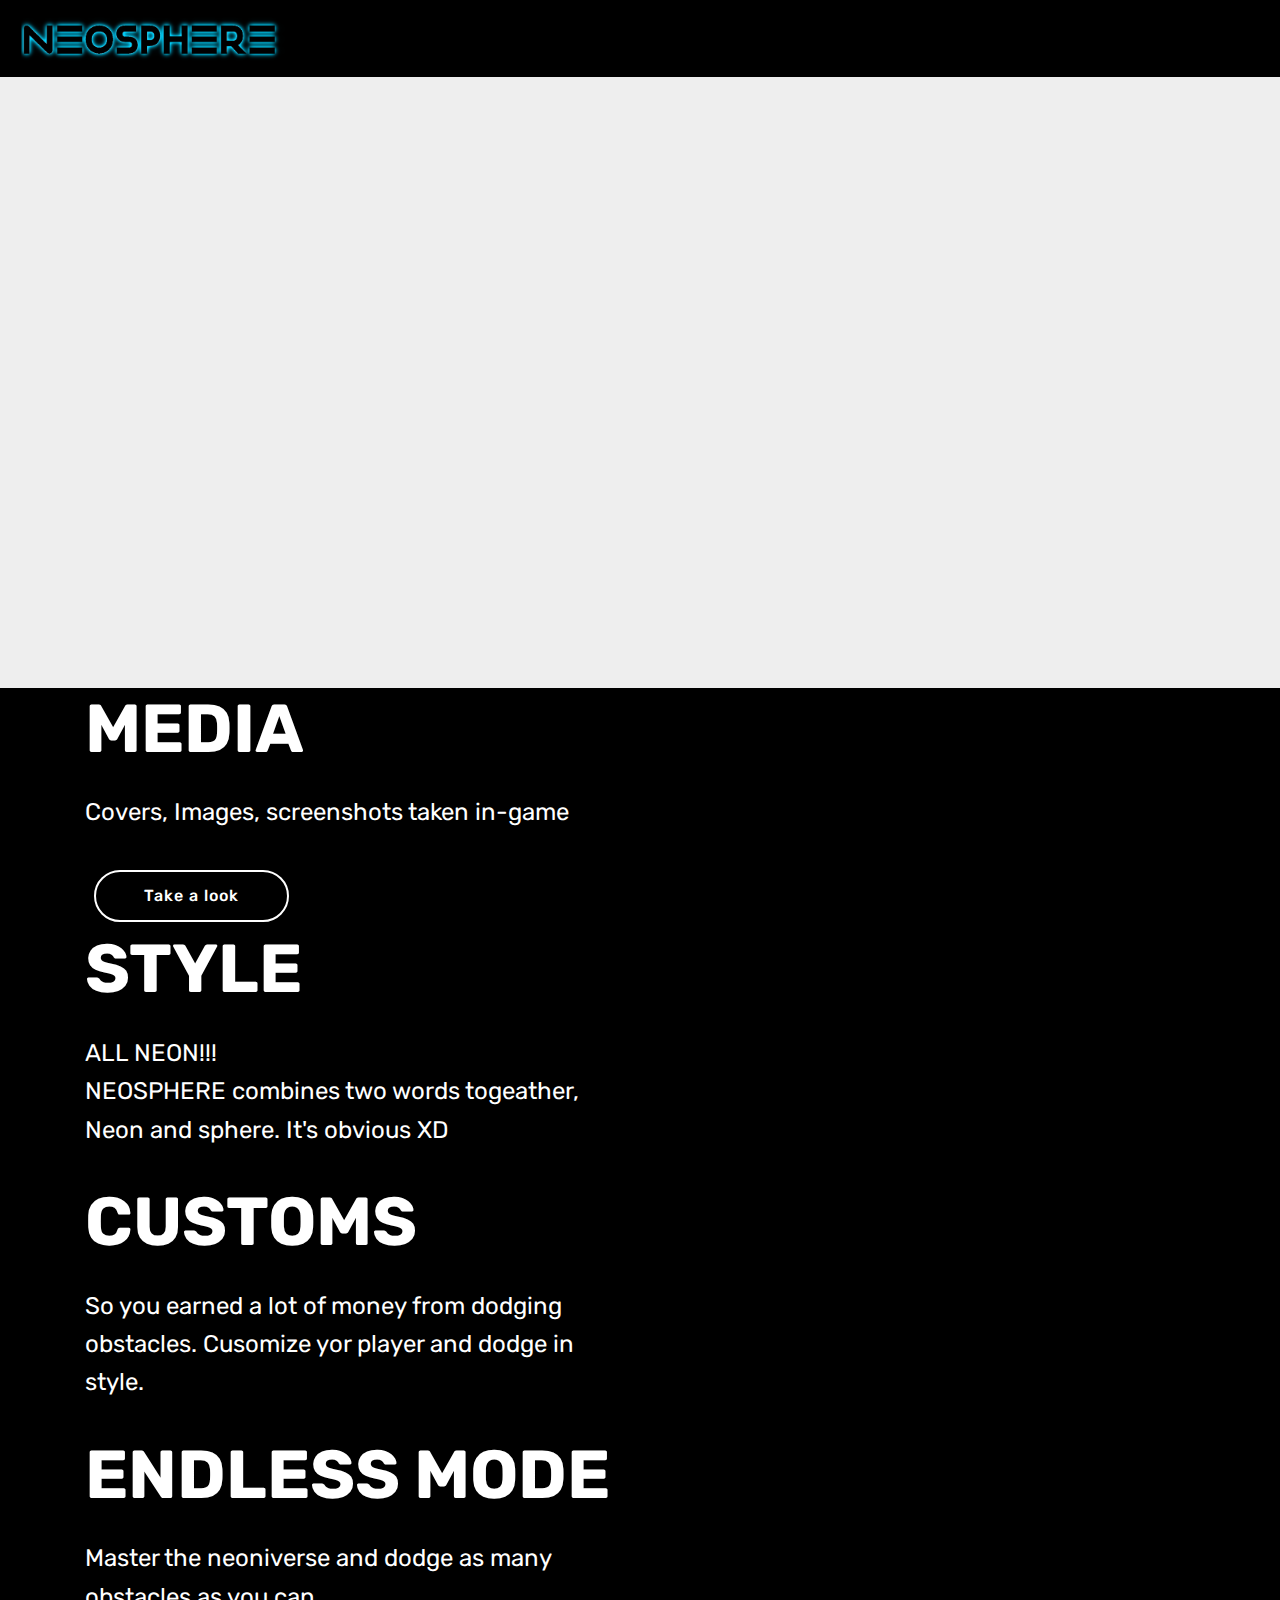
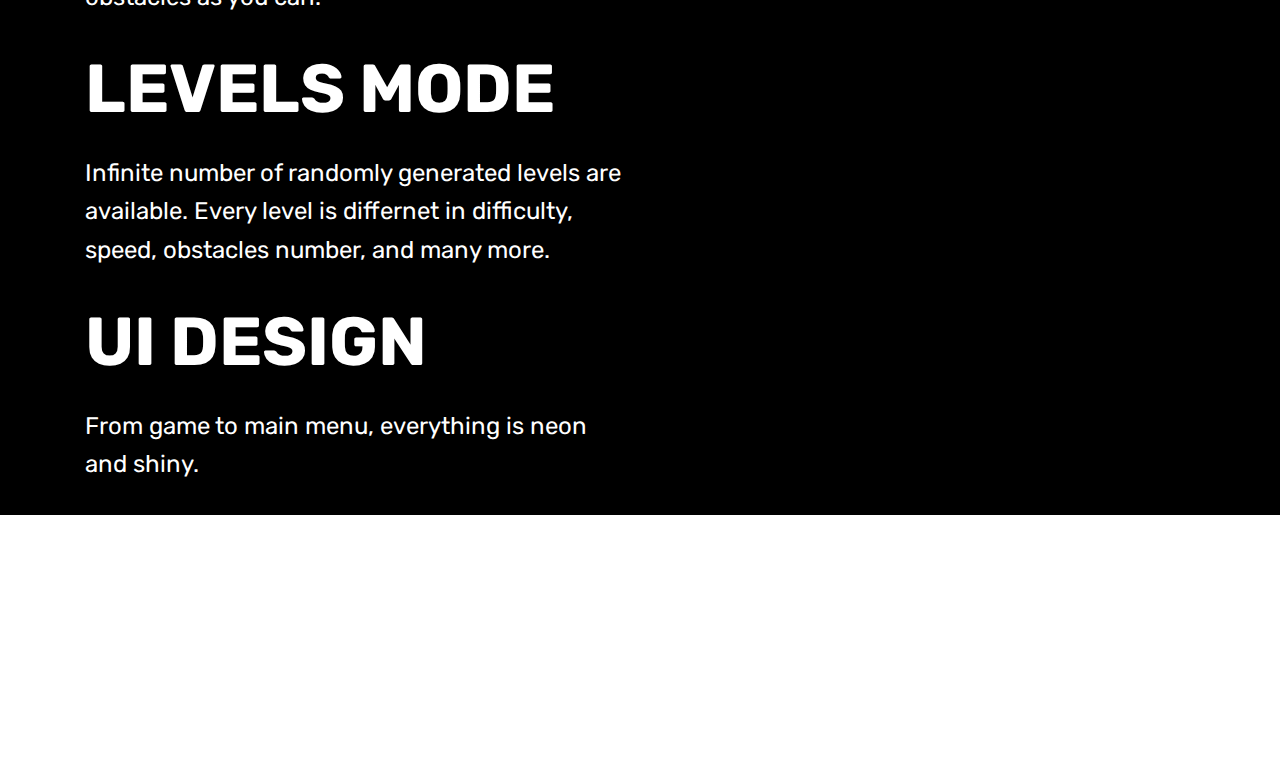
==== index.html @ 44300e77 "create github pages" ====
<!DOCTYPE html>
<html  >
<head>
  <!-- Site made with Mobirise Website Builder v4.12.3, https://mobirise.com -->
  <meta charset="UTF-8">
  <meta http-equiv="X-UA-Compatible" content="IE=edge">
  <meta name="generator" content="Mobirise v4.12.3, mobirise.com">
  <meta name="viewport" content="width=device-width, initial-scale=1, minimum-scale=1">
  <link rel="shortcut icon" href="assets/images/icon.png" type="image/x-icon">
  <meta name="description" content="">
  
  
  <title>Home</title>
  <link rel="stylesheet" href="assets/web/assets/mobirise-icons/mobirise-icons.css">
  <link rel="stylesheet" href="assets/bootstrap/css/bootstrap.min.css">
  <link rel="stylesheet" href="assets/bootstrap/css/bootstrap-grid.min.css">
  <link rel="stylesheet" href="assets/bootstrap/css/bootstrap-reboot.min.css">
  <link rel="stylesheet" href="assets/tether/tether.min.css">
  <link rel="stylesheet" href="assets/dropdown/css/style.css">
  <link rel="stylesheet" href="assets/socicon/css/styles.css">
  <link rel="stylesheet" href="assets/theme/css/style.css">
  <link rel="preload" as="style" href="assets/mobirise/css/mbr-additional.css"><link rel="stylesheet" href="assets/mobirise/css/mbr-additional.css" type="text/css">
  
  
  
</head>
<body>
  <section class="menu cid-rv4hzcJgWl" once="menu" id="menu1-0">

    

    <nav class="navbar navbar-expand beta-menu navbar-dropdown align-items-center navbar-fixed-top collapsed">
        <button class="navbar-toggler navbar-toggler-right" type="button" data-toggle="collapse" data-target="#navbarSupportedContent" aria-controls="navbarSupportedContent" aria-expanded="false" aria-label="Toggle navigation">
            <div class="hamburger">
                <span></span>
                <span></span>
                <span></span>
                <span></span>
            </div>
        </button>
        <div class="menu-logo">
            <div class="navbar-brand">
                <span class="navbar-logo">
                    
                         <a href="index.html"><img src="assets/images/logo-black-2.png" alt="" title="" style="height: 3.8rem;"></a>
                    
                </span>
                
            </div>
        </div>
        <div class="collapse navbar-collapse" id="navbarSupportedContent">
            
            
        </div>
    </nav>
</section>

<section class="engine"><a href="https://mobirise.info/q">free responsive site templates</a></section><section class="cid-rv4hCb0ZAj" id="header2-1">

    

    

    <div class="container align-center">
        <div class="row justify-content-md-center">
            <div class="mbr-white col-md-10">
                <h1 class="mbr-section-title mbr-bold pb-3 mbr-fonts-style display-1"><br><br><br></h1>
                <h3 class="mbr-section-subtitle align-center mbr-light pb-3 mbr-fonts-style display-2"><br><br></h3>
                
                
            </div>
        </div>
    </div>
    
</section>

<section class="header3 cid-rwAGPTjHZg" id="header3-w">

    

    

    <div class="container">
        <div class="media-container-row">
            <div class="mbr-figure" style="width: 100%;">
                <img src="assets/images/0.png" alt="" title="">
            </div>

            <div class="media-content">
                <h1 class="mbr-section-title mbr-white pb-3 mbr-fonts-style display-1"><strong>
                    MEDIA</strong></h1>
                
                <div class="mbr-section-text mbr-white pb-3 ">
                    <p class="mbr-text mbr-fonts-style display-5">Covers, Images, screenshots taken in-game</p>
                </div>
                <div class="mbr-section-btn"><a class="btn btn-md btn-white-outline display-4" href="media.html">Take a look</a></div>
            </div>
        </div>
    </div>

</section>

<section class="header3 cid-rwAHjD47vp" id="header3-x">

    

    

    <div class="container">
        <div class="media-container-row">
            <div class="mbr-figure" style="width: 100%;">
                <img src="assets/images/9.png" alt="" title="">
            </div>

            <div class="media-content">
                <h1 class="mbr-section-title mbr-white pb-3 mbr-fonts-style display-1"><strong>
                    STYLE</strong></h1>
                
                <div class="mbr-section-text mbr-white pb-3 ">
                    <p class="mbr-text mbr-fonts-style display-5">ALL NEON!!!<br>NEOSPHERE combines two words togeather, Neon and sphere. It's obvious XD</p>
                </div>
                
            </div>
        </div>
    </div>

</section>

<section class="header3 cid-rXhtzGMz0X" id="header3-13">

    

    

    <div class="container">
        <div class="media-container-row">
            <div class="mbr-figure" style="width: 100%;">
                <img src="assets/images/4.png" alt="" title="">
            </div>

            <div class="media-content">
                <h1 class="mbr-section-title mbr-white pb-3 mbr-fonts-style display-1"><strong>
                    CUSTOMS</strong></h1>
                
                <div class="mbr-section-text mbr-white pb-3 ">
                    <p class="mbr-text mbr-fonts-style display-5">So you earned a lot of money from dodging obstacles. Cusomize yor player and dodge in style.</p>
                </div>
                
            </div>
        </div>
    </div>

</section>

<section class="header3 cid-rwAIuv0WbH" id="header3-z">

    

    

    <div class="container">
        <div class="media-container-row">
            <div class="mbr-figure" style="width: 100%;">
                <img src="assets/images/3.png" alt="" title="">
            </div>

            <div class="media-content">
                <h1 class="mbr-section-title mbr-white pb-3 mbr-fonts-style display-1"><strong>
                    ENDLESS MODE</strong></h1>
                
                <div class="mbr-section-text mbr-white pb-3 ">
                    <p class="mbr-text mbr-fonts-style display-5">
                        Master the neoniverse and dodge as many obstacles as you can.</p>
                </div>
                
            </div>
        </div>
    </div>

</section>

<section class="header3 cid-rwAKcYjCxi" id="header3-12">

    

    

    <div class="container">
        <div class="media-container-row">
            <div class="mbr-figure" style="width: 100%;">
                <img src="assets/images/2.png" alt="" title="">
            </div>

            <div class="media-content">
                <h1 class="mbr-section-title mbr-white pb-3 mbr-fonts-style display-1"><strong>
                    LEVELS MODE</strong></h1>
                
                <div class="mbr-section-text mbr-white pb-3 ">
                    <p class="mbr-text mbr-fonts-style display-5">Infinite number of randomly generated levels are available. Every level is differnet in difficulty, speed, obstacles number, and many more.</p>
                </div>
                
            </div>
        </div>
    </div>

</section>

<section class="header3 cid-rwAHXWSaeE" id="header3-y">

    

    

    <div class="container">
        <div class="media-container-row">
            <div class="mbr-figure" style="width: 100%;">
                <img src="assets/images/1.png" alt="" title="">
            </div>

            <div class="media-content">
                <h1 class="mbr-section-title mbr-white pb-3 mbr-fonts-style display-1"><strong>
                    UI DESIGN</strong></h1>
                
                <div class="mbr-section-text mbr-white pb-3 ">
                    <p class="mbr-text mbr-fonts-style display-5">
                        From game to main menu, everything is neon and shiny.</p>
                </div>
                
            </div>
        </div>
    </div>

</section>

<section class="cid-rXhwix6qCW mbr-reveal" id="footer5-16">

    

    

    <div class="container">
        <div class="media-container-row">
            <div class="col-md-3">
                <div class="media-wrap">
                    <a href="https://gamerpirate.github.io/" target="_blank">
                       <img src="assets/images/gamer-pirate-jpg-white-192x192.png" alt="" title="">
                    </a>
                </div>
            </div>
            <div class="col-md-9">
                <p class="mbr-text align-right links mbr-fonts-style display-7"><a href="index.html">Home</a>&nbsp; &nbsp;<a href="media.html">Media</a>&nbsp; &nbsp;<a href="privacypolicy.html">Privacy Policy</a> &nbsp;&nbsp;<br><br>NEOSPHERE is a trademark by Gamer Pirate Games</p>
            </div>
        </div>
        <div class="footer-lower">
            <div class="media-container-row">
                <div class="col-md-12">
                    <hr>
                </div>
            </div>
            <div class="media-container-row mbr-white">
                <div class="col-md-6 copyright">
                    <p class="mbr-text mbr-fonts-style display-7">
                        Gamer Pirate Games - 2020</p>
                </div>
                <div class="col-md-6">
                    
                </div>
            </div>
        </div>
    </div>
</section>


  <script src="assets/web/assets/jquery/jquery.min.js"></script>
  <script src="assets/popper/popper.min.js"></script>
  <script src="assets/bootstrap/js/bootstrap.min.js"></script>
  <script src="assets/tether/tether.min.js"></script>
  <script src="assets/smoothscroll/smooth-scroll.js"></script>
  <script src="assets/dropdown/js/nav-dropdown.js"></script>
  <script src="assets/dropdown/js/navbar-dropdown.js"></script>
  <script src="assets/touchswipe/jquery.touch-swipe.min.js"></script>
  <script src="assets/theme/js/script.js"></script>
  
  
</body>
</html>
---- assets/web/assets/mobirise-icons/mobirise-icons.css ----
@font-face {
  font-family: 'MobiriseIcons';
  src:  url('mobirise-icons.eot?spat4u');
  src:  url('mobirise-icons.eot?spat4u#iefix') format('embedded-opentype'),
    url('mobirise-icons.ttf?spat4u') format('truetype'),
    url('mobirise-icons.woff?spat4u') format('woff'),
    url('mobirise-icons.svg?spat4u#MobiriseIcons') format('svg');
  font-weight: normal;
  font-style: normal;
  font-display: swap;
}

[class^="mbri-"], [class*=" mbri-"] {
  /* use !important to prevent issues with browser extensions that change fonts */
  font-family: MobiriseIcons !important;
  speak: none;
  font-style: normal;
  font-weight: normal;
  font-variant: normal;
  text-transform: none;
  line-height: 1;

  /* Better Font Rendering =========== */
  -webkit-font-smoothing: antialiased;
  -moz-osx-font-smoothing: grayscale;
}

.mbri-add-submenu:before {
  content: "\e900";
}
.mbri-alert:before {
  content: "\e901";
}
.mbri-align-center:before {
  content: "\e902";
}
.mbri-align-justify:before {
  content: "\e903";
}
.mbri-align-left:before {
  content: "\e904";
}
.mbri-align-right:before {
  content: "\e905";
}
.mbri-android:before {
  content: "\e906";
}
.mbri-apple:before {
  content: "\e907";
}
.mbri-arrow-down:before {
  content: "\e908";
}
.mbri-arrow-next:before {
  content: "\e909";
}
.mbri-arrow-prev:before {
  content: "\e90a";
}
.mbri-arrow-up:before {
  content: "\e90b";
}
.mbri-bold:before {
  content: "\e90c";
}
.mbri-bookmark:before {
  content: "\e90d";
}
.mbri-bootstrap:before {
  content: "\e90e";
}
.mbri-briefcase:before {
  content: "\e90f";
}
.mbri-browse:before {
  content: "\e910";
}
.mbri-bulleted-list:before {
  content: "\e911";
}
.mbri-calendar:before {
  content: "\e912";
}
.mbri-camera:before {
  content: "\e913";
}
.mbri-cart-add:before {
  content: "\e914";
}
.mbri-cart-full:before {
  content: "\e915";
}
.mbri-cash:before {
  content: "\e916";
}
.mbri-change-style:before {
  content: "\e917";
}
.mbri-chat:before {
  content: "\e918";
}
.mbri-clock:before {
  content: "\e919";
}
.mbri-close:before {
  content: "\e91a";
}
.mbri-cloud:before {
  content: "\e91b";
}
.mbri-code:before {
  content: "\e91c";
}
.mbri-contact-form:before {
  content: "\e91d";
}
.mbri-credit-card:before {
  content: "\e91e";
}
.mbri-cursor-click:before {
  content: "\e91f";
}
.mbri-cust-feedback:before {
  content: "\e920";
}
.mbri-database:before {
  content: "\e921";
}
.mbri-delivery:before {
  content: "\e922";
}
.mbri-desktop:before {
  content: "\e923";
}
.mbri-devices:before {
  content: "\e924";
}
.mbri-down:before {
  content: "\e925";
}
.mbri-download:before {
  content: "\e989";
}
.mbri-drag-n-drop:before {
  content: "\e927";
}
.mbri-drag-n-drop2:before {
  content: "\e928";
}
.mbri-edit:before {
  content: "\e929";
}
.mbri-edit2:before {
  content: "\e92a";
}
.mbri-error:before {
  content: "\e92b";
}
.mbri-extension:before {
  content: "\e92c";
}
.mbri-features:before {
  content: "\e92d";
}
.mbri-file:before {
  content: "\e92e";
}
.mbri-flag:before {
  content: "\e92f";
}
.mbri-folder:before {
  content: "\e930";
}
.mbri-gift:before {
  content: "\e931";
}
.mbri-github:before {
  content: "\e932";
}
.mbri-globe:before {
  content: "\e933";
}
.mbri-globe-2:before {
  content: "\e934";
}
.mbri-growing-chart:before {
  content: "\e935";
}
.mbri-hearth:before {
  content: "\e936";
}
.mbri-help:before {
  content: "\e937";
}
.mbri-home:before {
  content: "\e938";
}
.mbri-hot-cup:before {
  content: "\e939";
}
.mbri-idea:before {
  content: "\e93a";
}
.mbri-image-gallery:before {
  content: "\e93b";
}
.mbri-image-slider:before {
  content: "\e93c";
}
.mbri-info:before {
  content: "\e93d";
}
.mbri-italic:before {
  content: "\e93e";
}
.mbri-key:before {
  content: "\e93f";
}
.mbri-laptop:before {
  content: "\e940";
}
.mbri-layers:before {
  content: "\e941";
}
.mbri-left-right:before {
  content: "\e942";
}
.mbri-left:before {
  content: "\e943";
}
.mbri-letter:before {
  content: "\e944";
}
.mbri-like:before {
  content: "\e945";
}
.mbri-link:before {
  content: "\e946";
}
.mbri-lock:before {
  content: "\e947";
}
.mbri-login:before {
  content: "\e948";
}
.mbri-logout:before {
  content: "\e949";
}
.mbri-magic-stick:before {
  content: "\e94a";
}
.mbri-map-pin:before {
  content: "\e94b";
}
.mbri-menu:before {
  content: "\e94c";
}
.mbri-mobile:before {
  content: "\e94d";
}
.mbri-mobile2:before {
  content: "\e94e";
}
.mbri-mobirise:before {
  content: "\e94f";
}
.mbri-more-horizontal:before {
  content: "\e950";
}
.mbri-more-vertical:before {
  content: "\e951";
}
.mbri-music:before {
  content: "\e952";
}
.mbri-new-file:before {
  content: "\e953";
}
.mbri-numbered-list:before {
  content: "\e954";
}
.mbri-opened-folder:before {
  content: "\e955";
}
.mbri-pages:before {
  content: "\e956";
}
.mbri-paper-plane:before {
  content: "\e957";
}
.mbri-paperclip:before {
  content: "\e958";
}
.mbri-photo:before {
  content: "\e959";
}
.mbri-photos:before {
  content: "\e95a";
}
.mbri-pin:before {
  content: "\e95b";
}
.mbri-play:before {
  content: "\e95c";
}
.mbri-plus:before {
  content: "\e95d";
}
.mbri-preview:before {
  content: "\e95e";
}
.mbri-print:before {
  content: "\e95f";
}
.mbri-protect:before {
  content: "\e960";
}
.mbri-question:before {
  content: "\e961";
}
.mbri-quote-left:before {
  content: "\e962";
}
.mbri-quote-right:before {
  content: "\e963";
}
.mbri-refresh:before {
  content: "\e964";
}
.mbri-responsive:before {
  content: "\e965";
}
.mbri-right:before {
  content: "\e966";
}
.mbri-rocket:before {
  content: "\e967";
}
.mbri-sad-face:before {
  content: "\e968";
}
.mbri-sale:before {
  content: "\e969";
}
.mbri-save:before {
  content: "\e96a";
}
.mbri-search:before {
  content: "\e96b";
}
.mbri-setting:before {
  content: "\e96c";
}
.mbri-setting2:before {
  content: "\e96d";
}
.mbri-setting3:before {
  content: "\e96e";
}
.mbri-share:before {
  content: "\e96f";
}
.mbri-shopping-bag:before {
  content: "\e970";
}
.mbri-shopping-basket:before {
  content: "\e971";
}
.mbri-shopping-cart:before {
  content: "\e972";
}
.mbri-sites:before {
  content: "\e973";
}
.mbri-smile-face:before {
  content: "\e974";
}
.mbri-speed:before {
  content: "\e975";
}
.mbri-star:before {
  content: "\e976";
}
.mbri-success:before {
  content: "\e977";
}
.mbri-sun:before {
  content: "\e978";
}
.mbri-sun2:before {
  content: "\e979";
}
.mbri-tablet:before {
  content: "\e97a";
}
.mbri-tablet-vertical:before {
  content: "\e97b";
}
.mbri-target:before {
  content: "\e97c";
}
.mbri-timer:before {
  content: "\e97d";
}
.mbri-to-ftp:before {
  content: "\e97e";
}
.mbri-to-local-drive:before {
  content: "\e97f";
}
.mbri-touch-swipe:before {
  content: "\e980";
}
.mbri-touch:before {
  content: "\e981";
}
.mbri-trash:before {
  content: "\e982";
}
.mbri-underline:before {
  content: "\e983";
}
.mbri-unlink:before {
  content: "\e984";
}
.mbri-unlock:before {
  content: "\e985";
}
.mbri-up-down:before {
  content: "\e986";
}
.mbri-up:before {
  content: "\e987";
}
.mbri-update:before {
  content: "\e988";
}
.mbri-upload:before {
 content: "\e926"; 
}
.mbri-user:before {
  content: "\e98a";
}
.mbri-user2:before {
  content: "\e98b";
}
.mbri-users:before {
  content: "\e98c";
}
.mbri-video:before {
  content: "\e98d";
}
.mbri-video-play:before {
  content: "\e98e";
}
.mbri-watch:before {
  content: "\e98f";
}
.mbri-website-theme:before {
  content: "\e990";
}
.mbri-wifi:before {
  content: "\e991";
}
.mbri-windows:before {
  content: "\e992";
}
.mbri-zoom-out:before {
  content: "\e993";
}
.mbri-redo:before {
  content: "\e994";
}
.mbri-undo:before {
  content: "\e995";
}
---- assets/dropdown/css/style.css ----
.navbar-dropdown {
  left: 0;
  padding: 0;
  position: absolute;
  right: 0;
  top: 0;
  transition: all 0.45s ease;
  z-index: 1030;
  background: #282828; }
  .navbar-dropdown .navbar-logo {
    margin-right: 0.8rem;
    transition: margin 0.3s ease-in-out;
    vertical-align: middle; }
    .navbar-dropdown .navbar-logo img {
      height: 3.125rem;
      transition: all 0.3s ease-in-out; }
    .navbar-dropdown .navbar-logo.mbr-iconfont {
      font-size: 3.125rem;
      line-height: 3.125rem; }
  .navbar-dropdown .navbar-caption {
    font-weight: 700;
    white-space: normal;
    vertical-align: -4px;
    line-height: 3.125rem !important; }
    .navbar-dropdown .navbar-caption, .navbar-dropdown .navbar-caption:hover {
      color: inherit;
      text-decoration: none; }
  .navbar-dropdown .mbr-iconfont + .navbar-caption {
    vertical-align: -1px; }
  .navbar-dropdown.navbar-fixed-top {
    position: fixed; }
  .navbar-dropdown .navbar-brand span {
    vertical-align: -4px; }
  .navbar-dropdown.bg-color.transparent {
    background: none; }
  .navbar-dropdown.navbar-short .navbar-brand {
    padding: 0.625rem 0; }
    .navbar-dropdown.navbar-short .navbar-brand span {
      vertical-align: -1px; }
  .navbar-dropdown.navbar-short .navbar-caption {
    line-height: 2.375rem !important;
    vertical-align: -2px; }
  .navbar-dropdown.navbar-short .navbar-logo {
    margin-right: 0.5rem; }
    .navbar-dropdown.navbar-short .navbar-logo img {
      height: 2.375rem; }
    .navbar-dropdown.navbar-short .navbar-logo.mbr-iconfont {
      font-size: 2.375rem;
      line-height: 2.375rem; }
  .navbar-dropdown.navbar-short .mbr-table-cell {
    height: 3.625rem; }
  .navbar-dropdown .navbar-close {
    left: 0.6875rem;
    position: fixed;
    top: 0.75rem;
    z-index: 1000; }
  .navbar-dropdown .hamburger-icon {
    content: "";
    display: inline-block;
    vertical-align: middle;
    width: 16px;
    -webkit-box-shadow: 0 -6px 0 1px #282828,0 0 0 1px #282828,0 6px 0 1px #282828;
    -moz-box-shadow: 0 -6px 0 1px #282828,0 0 0 1px #282828,0 6px 0 1px #282828;
    box-shadow: 0 -6px 0 1px #282828,0 0 0 1px #282828,0 6px 0 1px #282828; }

.dropdown-menu .dropdown-toggle[data-toggle="dropdown-submenu"]::after {
  border-bottom: 0.35em solid transparent;
  border-left: 0.35em solid;
  border-right: 0;
  border-top: 0.35em solid transparent;
  margin-left: 0.3rem; }

.dropdown-menu .dropdown-item:focus {
  outline: 0; }

.nav-dropdown {
  font-size: 0.75rem;
  font-weight: 500;
  height: auto !important; }
  .nav-dropdown .nav-btn {
    padding-left: 1rem; }
  .nav-dropdown .link {
    margin: .667em 1.667em;
    font-weight: 500;
    padding: 0;
    transition: color .2s ease-in-out; }
    .nav-dropdown .link.dropdown-toggle {
      margin-right: 2.583em; }
      .nav-dropdown .link.dropdown-toggle::after {
        margin-left: .25rem;
        border-top: 0.35em solid;
        border-right: 0.35em solid transparent;
        border-left: 0.35em solid transparent;
        border-bottom: 0; }
      .nav-dropdown .link.dropdown-toggle[aria-expanded="true"] {
        margin: 0;
        padding: 0.667em 3.263em  0.667em 1.667em; }
  .nav-dropdown .link::after,
  .nav-dropdown .dropdown-item::after {
    color: inherit; }
  .nav-dropdown .btn {
    font-size: 0.75rem;
    font-weight: 700;
    letter-spacing: 0;
    margin-bottom: 0;
    padding-left: 1.25rem;
    padding-right: 1.25rem; }
  .nav-dropdown .dropdown-menu {
    border-radius: 0;
    border: 0;
    left: 0;
    margin: 0;
    padding-bottom: 1.25rem;
    padding-top: 1.25rem;
    position: relative; }
  .nav-dropdown .dropdown-submenu {
    margin-left: 0.125rem;
    top: 0; }
  .nav-dropdown .dropdown-item {
    font-weight: 500;
    line-height: 2;
    padding: 0.3846em 4.615em 0.3846em 1.5385em;
    position: relative;
    transition: color .2s ease-in-out, background-color .2s ease-in-out; }
    .nav-dropdown .dropdown-item::after {
      margin-top: -0.3077em;
      position: absolute;
      right: 1.1538em;
      top: 50%; }
    .nav-dropdown .dropdown-item:focus, .nav-dropdown .dropdown-item:hover {
      background: none; }

@media (max-width: 767px) {
  .nav-dropdown.navbar-toggleable-sm {
    bottom: 0;
    display: none;
    left: 0;
    overflow-x: hidden;
    position: fixed;
    top: 0;
    transform: translateX(-100%);
    -ms-transform: translateX(-100%);
    -webkit-transform: translateX(-100%);
    width: 18.75rem;
    z-index: 999; } }
.nav-dropdown.navbar-toggleable-xl {
  bottom: 0;
  display: none;
  left: 0;
  overflow-x: hidden;
  position: fixed;
  top: 0;
  transform: translateX(-100%);
  -ms-transform: translateX(-100%);
  -webkit-transform: translateX(-100%);
  width: 18.75rem;
  z-index: 999; }

.nav-dropdown-sm {
  display: block !important;
  overflow-x: hidden;
  overflow: auto;
  padding-top: 3.875rem; }
  .nav-dropdown-sm::after {
    content: "";
    display: block;
    height: 3rem;
    width: 100%; }
  .nav-dropdown-sm.collapse.in ~ .navbar-close {
    display: block !important; }
  .nav-dropdown-sm.collapsing, .nav-dropdown-sm.collapse.in {
    transform: translateX(0);
    -ms-transform: translateX(0);
    -webkit-transform: translateX(0);
    transition: all 0.25s ease-out;
    -webkit-transition: all 0.25s ease-out;
    background: #282828; }
  .nav-dropdown-sm.collapsing[aria-expanded="false"] {
    transform: translateX(-100%);
    -ms-transform: translateX(-100%);
    -webkit-transform: translateX(-100%); }
  .nav-dropdown-sm .nav-item {
    display: block;
    margin-left: 0 !important;
    padding-left: 0; }
  .nav-dropdown-sm .link,
  .nav-dropdown-sm .dropdown-item {
    border-top: 1px dotted rgba(255, 255, 255, 0.1);
    font-size: 0.8125rem;
    line-height: 1.6;
    margin: 0 !important;
    padding: 0.875rem 2.4rem 0.875rem 1.5625rem !important;
    position: relative;
    white-space: normal; }
    .nav-dropdown-sm .link:focus, .nav-dropdown-sm .link:hover,
    .nav-dropdown-sm .dropdown-item:focus,
    .nav-dropdown-sm .dropdown-item:hover {
      background: rgba(0, 0, 0, 0.2) !important;
      color: #c0a375; }
  .nav-dropdown-sm .nav-btn {
    position: relative;
    padding: 1.5625rem 1.5625rem 0 1.5625rem; }
    .nav-dropdown-sm .nav-btn::before {
      border-top: 1px dotted rgba(255, 255, 255, 0.1);
      content: "";
      left: 0;
      position: absolute;
      top: 0;
      width: 100%; }
    .nav-dropdown-sm .nav-btn + .nav-btn {
      padding-top: 0.625rem; }
      .nav-dropdown-sm .nav-btn + .nav-btn::before {
        display: none; }
  .nav-dropdown-sm .btn {
    padding: 0.625rem 0; }
  .nav-dropdown-sm .dropdown-toggle[data-toggle="dropdown-submenu"]::after {
    margin-left: .25rem;
    border-top: 0.35em solid;
    border-right: 0.35em solid transparent;
    border-left: 0.35em solid transparent;
    border-bottom: 0; }
  .nav-dropdown-sm .dropdown-toggle[data-toggle="dropdown-submenu"][aria-expanded="true"]::after {
    border-top: 0;
    border-right: 0.35em solid transparent;
    border-left: 0.35em solid transparent;
    border-bottom: 0.35em solid; }
  .nav-dropdown-sm .dropdown-menu {
    margin: 0;
    padding: 0;
    position: relative;
    top: 0;
    left: 0;
    width: 100%;
    border: 0;
    float: none;
    border-radius: 0;
    background: none; }
  .nav-dropdown-sm .dropdown-submenu {
    left: 100%;
    margin-left: 0.125rem;
    margin-top: -1.25rem;
    top: 0; }

.navbar-toggleable-sm .nav-dropdown .dropdown-menu {
  position: absolute; }

.navbar-toggleable-sm .nav-dropdown .dropdown-submenu {
  left: 100%;
  margin-left: 0.125rem;
  margin-top: -1.25rem;
  top: 0; }

.navbar-toggleable-sm.opened .nav-dropdown .dropdown-menu {
  position: relative; }

.navbar-toggleable-sm.opened .nav-dropdown .dropdown-submenu {
  left: 0;
  margin-left: 00rem;
  margin-top: 0rem;
  top: 0; }

.is-builder .nav-dropdown.collapsing {
  transition: none !important; }

/*# sourceMappingURL=style.css.map */
---- assets/socicon/css/styles.css ----
@charset "UTF-8";

@font-face {
  font-family: 'Socicon';
  src:  url('../fonts/socicon.eot');
  src:  url('../fonts/socicon.eot?#iefix') format('embedded-opentype'),
    url('../fonts/socicon.woff2') format('woff2'),
    url('../fonts/socicon.ttf') format('truetype'),
    url('../fonts/socicon.woff') format('woff'),
    url('../fonts/socicon.svg#socicon') format('svg');
  font-weight: normal;
  font-style: normal;
}

[data-icon]:before {
  font-family: "socicon" !important;
  content: attr(data-icon);
  font-style: normal !important;
  font-weight: normal !important;
  font-variant: normal !important;
  text-transform: none !important;
  speak: none;
  line-height: 1;
  -webkit-font-smoothing: antialiased;
  -moz-osx-font-smoothing: grayscale;
}

[class^="socicon-"], [class*=" socicon-"] {
  /* use !important to prevent issues with browser extensions that change fonts */
  font-family: 'Socicon' !important;
  speak: none;
  font-style: normal;
  font-weight: normal;
  font-variant: normal;
  text-transform: none;
  line-height: 1;

  /* Better Font Rendering =========== */
  -webkit-font-smoothing: antialiased;
  -moz-osx-font-smoothing: grayscale;
}

.socicon-eitaa:before {
  content: "\e97c";
}
.socicon-soroush:before {
  content: "\e97d";
}
.socicon-bale:before {
  content: "\e97e";
}
.socicon-zazzle:before {
  content: "\e97b";
}
.socicon-society6:before {
  content: "\e97a";
}
.socicon-redbubble:before {
  content: "\e979";
}
.socicon-avvo:before {
  content: "\e978";
}
.socicon-stitcher:before {
  content: "\e977";
}
.socicon-googlehangouts:before {
  content: "\e974";
}
.socicon-dlive:before {
  content: "\e975";
}
.socicon-vsco:before {
  content: "\e976";
}
.socicon-flipboard:before {
  content: "\e973";
}
.socicon-ubuntu:before {
  content: "\e958";
}
.socicon-artstation:before {
  content: "\e959";
}
.socicon-invision:before {
  content: "\e95a";
}
.socicon-torial:before {
  content: "\e95b";
}
.socicon-collectorz:before {
  content: "\e95c";
}
.socicon-seenthis:before {
  content: "\e95d";
}
.socicon-googleplaymusic:before {
  content: "\e95e";
}
.socicon-debian:before {
  content: "\e95f";
}
.socicon-filmfreeway:before {
  content: "\e960";
}
.socicon-gnome:before {
  content: "\e961";
}
.socicon-itchio:before {
  content: "\e962";
}
.socicon-jamendo:before {
  content: "\e963";
}
.socicon-mix:before {
  content: "\e964";
}
.socicon-sharepoint:before {
  content: "\e965";
}
.socicon-tinder:before {
  content: "\e966";
}
.socicon-windguru:before {
  content: "\e967";
}
.socicon-cdbaby:before {
  content: "\e968";
}
.socicon-elementaryos:before {
  content: "\e969";
}
.socicon-stage32:before {
  content: "\e96a";
}
.socicon-tiktok:before {
  content: "\e96b";
}
.socicon-gitter:before {
  content: "\e96c";
}
.socicon-letterboxd:before {
  content: "\e96d";
}
.socicon-threema:before {
  content: "\e96e";
}
.socicon-splice:before {
  content: "\e96f";
}
.socicon-metapop:before {
  content: "\e970";
}
.socicon-naver:before {
  content: "\e971";
}
.socicon-remote:before {
  content: "\e972";
}
.socicon-internet:before {
  content: "\e957";
}
.socicon-moddb:before {
  content: "\e94b";
}
.socicon-indiedb:before {
  content: "\e94c";
}
.socicon-traxsource:before {
  content: "\e94d";
}
.socicon-gamefor:before {
  content: "\e94e";
}
.socicon-pixiv:before {
  content: "\e94f";
}
.socicon-myanimelist:before {
  content: "\e950";
}
.socicon-blackberry:before {
  content: "\e951";
}
.socicon-wickr:before {
  content: "\e952";
}
.socicon-spip:before {
  content: "\e953";
}
.socicon-napster:before {
  content: "\e954";
}
.socicon-beatport:before {
  content: "\e955";
}
.socicon-hackerone:before {
  content: "\e956";
}
.socicon-hackernews:before {
  content: "\e946";
}
.socicon-smashwords:before {
  content: "\e947";
}
.socicon-kobo:before {
  content: "\e948";
}
.socicon-bookbub:before {
  content: "\e949";
}
.socicon-mailru:before {
  content: "\e94a";
}
.socicon-gitlab:before {
  content: "\e945";
}
.socicon-instructables:before {
  content: "\e944";
}
.socicon-portfolio:before {
  content: "\e943";
}
.socicon-codered:before {
  content: "\e940";
}
.socicon-origin:before {
  content: "\e941";
}
.socicon-nextdoor:before {
  content: "\e942";
}
.socicon-udemy:before {
  content: "\e93f";
}
.socicon-livemaster:before {
  content: "\e93e";
}
.socicon-crunchbase:before {
  content: "\e93b";
}
.socicon-homefy:before {
  content: "\e93c";
}
.socicon-calendly:before {
  content: "\e93d";
}
.socicon-realtor:before {
  content: "\e90f";
}
.socicon-tidal:before {
  content: "\e910";
}
.socicon-qobuz:before {
  content: "\e911";
}
.socicon-natgeo:before {
  content: "\e912";
}
.socicon-mastodon:before {
  content: "\e913";
}
.socicon-unsplash:before {
  content: "\e914";
}
.socicon-homeadvisor:before {
  content: "\e915";
}
.socicon-angieslist:before {
  content: "\e916";
}
.socicon-codepen:before {
  content: "\e917";
}
.socicon-slack:before {
  content: "\e918";
}
.socicon-openaigym:before {
  content: "\e919";
}
.socicon-logmein:before {
  content: "\e91a";
}
.socicon-fiverr:before {
  content: "\e91b";
}
.socicon-gotomeeting:before {
  content: "\e91c";
}
.socicon-aliexpress:before {
  content: "\e91d";
}
.socicon-guru:before {
  content: "\e91e";
}
.socicon-appstore:before {
  content: "\e91f";
}
.socicon-homes:before {
  content: "\e920";
}
.socicon-zoom:before {
  content: "\e921";
}
.socicon-alibaba:before {
  content: "\e922";
}
.socicon-craigslist:before {
  content: "\e923";
}
.socicon-wix:before {
  content: "\e924";
}
.socicon-redfin:before {
  content: "\e925";
}
.socicon-googlecalendar:before {
  content: "\e926";
}
.socicon-shopify:before {
  content: "\e927";
}
.socicon-freelancer:before {
  content: "\e928";
}
.socicon-seedrs:before {
  content: "\e929";
}
.socicon-bing:before {
  content: "\e92a";
}
.socicon-doodle:before {
  content: "\e92b";
}
.socicon-bonanza:before {
  content: "\e92c";
}
.socicon-squarespace:before {
  content: "\e92d";
}
.socicon-toptal:before {
  content: "\e92e";
}
.socicon-gust:before {
  content: "\e92f";
}
.socicon-ask:before {
  content: "\e930";
}
.socicon-trulia:before {
  content: "\e931";
}
.socicon-loomly:before {
  content: "\e932";
}
.socicon-ghost:before {
  content: "\e933";
}
.socicon-upwork:before {
  content: "\e934";
}
.socicon-fundable:before {
  content: "\e935";
}
.socicon-booking:before {
  content: "\e936";
}
.socicon-googlemaps:before {
  content: "\e937";
}
.socicon-zillow:before {
  content: "\e938";
}
.socicon-niconico:before {
  content: "\e939";
}
.socicon-toneden:before {
  content: "\e93a";
}
.socicon-augment:before {
  content: "\e908";
}
.socicon-bitbucket:before {
  content: "\e909";
}
.socicon-fyuse:before {
  content: "\e90a";
}
.socicon-yt-gaming:before {
  content: "\e90b";
}
.socicon-sketchfab:before {
  content: "\e90c";
}
.socicon-mobcrush:before {
  content: "\e90d";
}
.socicon-microsoft:before {
  content: "\e90e";
}
.socicon-pandora:before {
  content: "\e907";
}
.socicon-messenger:before {
  content: "\e906";
}
.socicon-gamewisp:before {
  content: "\e905";
}
.socicon-bloglovin:before {
  content: "\e904";
}
.socicon-tunein:before {
  content: "\e903";
}
.socicon-gamejolt:before {
  content: "\e901";
}
.socicon-trello:before {
  content: "\e902";
}
.socicon-spreadshirt:before {
  content: "\e900";
}
.socicon-500px:before {
  content: "\e000";
}
.socicon-8tracks:before {
  content: "\e001";
}
.socicon-airbnb:before {
  content: "\e002";
}
.socicon-alliance:before {
  content: "\e003";
}
.socicon-amazon:before {
  content: "\e004";
}
.socicon-amplement:before {
  content: "\e005";
}
.socicon-android:before {
  content: "\e006";
}
.socicon-angellist:before {
  content: "\e007";
}
.socicon-apple:before {
  content: "\e008";
}
.socicon-appnet:before {
  content: "\e009";
}
.socicon-baidu:before {
  content: "\e00a";
}
.socicon-bandcamp:before {
  content: "\e00b";
}
.socicon-battlenet:before {
  content: "\e00c";
}
.socicon-mixer:before {
  content: "\e00d";
}
.socicon-bebee:before {
  content: "\e00e";
}
.socicon-bebo:before {
  content: "\e00f";
}
.socicon-behance:before {
  content: "\e010";
}
.socicon-blizzard:before {
  content: "\e011";
}
.socicon-blogger:before {
  content: "\e012";
}
.socicon-buffer:before {
  content: "\e013";
}
.socicon-chrome:before {
  content: "\e014";
}
.socicon-coderwall:before {
  content: "\e015";
}
.socicon-curse:before {
  content: "\e016";
}
.socicon-dailymotion:before {
  content: "\e017";
}
.socicon-deezer:before {
  content: "\e018";
}
.socicon-delicious:before {
  content: "\e019";
}
.socicon-deviantart:before {
  content: "\e01a";
}
.socicon-diablo:before {
  content: "\e01b";
}
.socicon-digg:before {
  content: "\e01c";
}
.socicon-discord:before {
  content: "\e01d";
}
.socicon-disqus:before {
  content: "\e01e";
}
.socicon-douban:before {
  content: "\e01f";
}
.socicon-draugiem:before {
  content: "\e020";
}
.socicon-dribbble:before {
  content: "\e021";
}
.socicon-drupal:before {
  content: "\e022";
}
.socicon-ebay:before {
  content: "\e023";
}
.socicon-ello:before {
  content: "\e024";
}
.socicon-endomodo:before {
  content: "\e025";
}
.socicon-envato:before {
  content: "\e026";
}
.socicon-etsy:before {
  content: "\e027";
}
.socicon-facebook:before {
  content: "\e028";
}
.socicon-feedburner:before {
  content: "\e029";
}
.socicon-filmweb:before {
  content: "\e02a";
}
.socicon-firefox:before {
  content: "\e02b";
}
.socicon-flattr:before {
  content: "\e02c";
}
.socicon-flickr:before {
  content: "\e02d";
}
.socicon-formulr:before {
  content: "\e02e";
}
.socicon-forrst:before {
  content: "\e02f";
}
.socicon-foursquare:before {
  content: "\e030";
}
.socicon-friendfeed:before {
  content: "\e031";
}
.socicon-github:before {
  content: "\e032";
}
.socicon-goodreads:before {
  content: "\e033";
}
.socicon-google:before {
  content: "\e034";
}
.socicon-googlescholar:before {
  content: "\e035";
}
.socicon-googlegroups:before {
  content: "\e036";
}
.socicon-googlephotos:before {
  content: "\e037";
}
.socicon-googleplus:before {
  content: "\e038";
}
.socicon-grooveshark:before {
  content: "\e039";
}
.socicon-hackerrank:before {
  content: "\e03a";
}
.socicon-hearthstone:before {
  content: "\e03b";
}
.socicon-hellocoton:before {
  content: "\e03c";
}
.socicon-heroes:before {
  content: "\e03d";
}
.socicon-smashcast:before {
  content: "\e03e";
}
.socicon-horde:before {
  content: "\e03f";
}
.socicon-houzz:before {
  content: "\e040";
}
.socicon-icq:before {
  content: "\e041";
}
.socicon-identica:before {
  content: "\e042";
}
.socicon-imdb:before {
  content: "\e043";
}
.socicon-instagram:before {
  content: "\e044";
}
.socicon-issuu:before {
  content: "\e045";
}
.socicon-istock:before {
  content: "\e046";
}
.socicon-itunes:before {
  content: "\e047";
}
.socicon-keybase:before {
  content: "\e048";
}
.socicon-lanyrd:before {
  content: "\e049";
}
.socicon-lastfm:before {
  content: "\e04a";
}
.socicon-line:before {
  content: "\e04b";
}
.socicon-linkedin:before {
  content: "\e04c";
}
.socicon-livejournal:before {
  content: "\e04d";
}
.socicon-lyft:before {
  content: "\e04e";
}
.socicon-macos:before {
  content: "\e04f";
}
.socicon-mail:before {
  content: "\e050";
}
.socicon-medium:before {
  content: "\e051";
}
.socicon-meetup:before {
  content: "\e052";
}
.socicon-mixcloud:before {
  content: "\e053";
}
.socicon-modelmayhem:before {
  content: "\e054";
}
.socicon-mumble:before {
  content: "\e055";
}
.socicon-myspace:before {
  content: "\e056";
}
.socicon-newsvine:before {
  content: "\e057";
}
.socicon-nintendo:before {
  content: "\e058";
}
.socicon-npm:before {
  content: "\e059";
}
.socicon-odnoklassniki:before {
  content: "\e05a";
}
.socicon-openid:before {
  content: "\e05b";
}
.socicon-opera:before {
  content: "\e05c";
}
.socicon-outlook:before {
  content: "\e05d";
}
.socicon-overwatch:before {
  content: "\e05e";
}
.socicon-patreon:before {
  content: "\e05f";
}
.socicon-paypal:before {
  content: "\e060";
}
.socicon-periscope:before {
  content: "\e061";
}
.socicon-persona:before {
  content: "\e062";
}
.socicon-pinterest:before {
  content: "\e063";
}
.socicon-play:before {
  content: "\e064";
}
.socicon-player:before {
  content: "\e065";
}
.socicon-playstation:before {
  content: "\e066";
}
.socicon-pocket:before {
  content: "\e067";
}
.socicon-qq:before {
  content: "\e068";
}
.socicon-quora:before {
  content: "\e069";
}
.socicon-raidcall:before {
  content: "\e06a";
}
.socicon-ravelry:before {
  content: "\e06b";
}
.socicon-reddit:before {
  content: "\e06c";
}
.socicon-renren:before {
  content: "\e06d";
}
.socicon-researchgate:before {
  content: "\e06e";
}
.socicon-residentadvisor:before {
  content: "\e06f";
}
.socicon-reverbnation:before {
  content: "\e070";
}
.socicon-rss:before {
  content: "\e071";
}
.socicon-sharethis:before {
  content: "\e072";
}
.socicon-skype:before {
  content: "\e073";
}
.socicon-slideshare:before {
  content: "\e074";
}
.socicon-smugmug:before {
  content: "\e075";
}
.socicon-snapchat:before {
  content: "\e076";
}
.socicon-songkick:before {
  content: "\e077";
}
.socicon-soundcloud:before {
  content: "\e078";
}
.socicon-spotify:before {
  content: "\e079";
}
.socicon-stackexchange:before {
  content: "\e07a";
}
.socicon-stackoverflow:before {
  content: "\e07b";
}
.socicon-starcraft:before {
  content: "\e07c";
}
.socicon-stayfriends:before {
  content: "\e07d";
}
.socicon-steam:before {
  content: "\e07e";
}
.socicon-storehouse:before {
  content: "\e07f";
}
.socicon-strava:before {
  content: "\e080";
}
.socicon-streamjar:before {
  content: "\e081";
}
.socicon-stumbleupon:before {
  content: "\e082";
}
.socicon-swarm:before {
  content: "\e083";
}
.socicon-teamspeak:before {
  content: "\e084";
}
.socicon-teamviewer:before {
  content: "\e085";
}
.socicon-technorati:before {
  content: "\e086";
}
.socicon-telegram:before {
  content: "\e087";
}
.socicon-tripadvisor:before {
  content: "\e088";
}
.socicon-tripit:before {
  content: "\e089";
}
.socicon-triplej:before {
  content: "\e08a";
}
.socicon-tumblr:before {
  content: "\e08b";
}
.socicon-twitch:before {
  content: "\e08c";
}
.socicon-twitter:before {
  content: "\e08d";
}
.socicon-uber:before {
  content: "\e08e";
}
.socicon-ventrilo:before {
  content: "\e08f";
}
.socicon-viadeo:before {
  content: "\e090";
}
.socicon-viber:before {
  content: "\e091";
}
.socicon-viewbug:before {
  content: "\e092";
}
.socicon-vimeo:before {
  content: "\e093";
}
.socicon-vine:before {
  content: "\e094";
}
.socicon-vkontakte:before {
  content: "\e095";
}
.socicon-warcraft:before {
  content: "\e096";
}
.socicon-wechat:before {
  content: "\e097";
}
.socicon-weibo:before {
  content: "\e098";
}
.socicon-whatsapp:before {
  content: "\e099";
}
.socicon-wikipedia:before {
  content: "\e09a";
}
.socicon-windows:before {
  content: "\e09b";
}
.socicon-wordpress:before {
  content: "\e09c";
}
.socicon-wykop:before {
  content: "\e09d";
}
.socicon-xbox:before {
  content: "\e09e";
}
.socicon-xing:before {
  content: "\e09f";
}
.socicon-yahoo:before {
  content: "\e0a0";
}
.socicon-yammer:before {
  content: "\e0a1";
}
.socicon-yandex:before {
  content: "\e0a2";
}
.socicon-yelp:before {
  content: "\e0a3";
}
.socicon-younow:before {
  content: "\e0a4";
}
.socicon-youtube:before {
  content: "\e0a5";
}
.socicon-zapier:before {
  content: "\e0a6";
}
.socicon-zerply:before {
  content: "\e0a7";
}
.socicon-zomato:before {
  content: "\e0a8";
}
.socicon-zynga:before {
  content: "\e0a9";
}
---- assets/theme/css/style.css ----
@charset "UTF-8";
/*!
 * Mobirise v4 theme (https://mobirise.com/)
 * Copyright 2017 Mobirise
 */
section {
  background-color: #eeeeee;
}

body {
  font-style: normal;
  line-height: 1.5;
}

section,
.container,
.container-fluid {
  position: relative;
  word-wrap: break-word;
}

a.mbr-iconfont:hover {
  text-decoration: none;
}

.article .lead p,
.article .lead ul,
.article .lead ol,
.article .lead pre,
.article .lead blockquote {
  margin-bottom: 0;
}

ul,
ol,
pre,
blockquote {
  margin-bottom: 2.3125rem;
}

pre {
  background: #f4f4f4;
  padding: 10px 24px;
  white-space: pre-wrap;
}

.inactive {
  -webkit-user-select: none;
  -moz-user-select: none;
  -ms-user-select: none;
  user-select: none;
  pointer-events: none;
  -webkit-user-drag: none;
  user-drag: none;
}

.mbr-section__comments .row {
  justify-content: center;
  -webkit-justify-content: center;
}

a {
  font-style: normal;
  font-weight: 400;
  cursor: pointer;
}
a, a:hover {
  text-decoration: none;
}

figure {
  margin-bottom: 0;
}

body {
  color: #232323;
}

h1,
h2,
h3,
h4,
h5,
h6,
.h1,
.h2,
.h3,
.h4,
.h5,
.h6,
.display-1,
.display-2,
.display-3,
.display-4 {
  line-height: 1;
  word-break: break-word;
  word-wrap: break-word;
}

.mbr-section-title {
  font-style: normal;
  line-height: 1.2;
}

.mbr-section-subtitle {
  line-height: 1.3;
}

.mbr-text {
  font-style: normal;
  line-height: 1.6;
}

b,
strong {
  font-weight: bold;
}

blockquote {
  padding: 10px 0 10px 20px;
  position: relative;
  border-left: 2px solid;
  border-color: #ff3366;
}

input:-webkit-autofill, input:-webkit-autofill:hover, input:-webkit-autofill:focus, input:-webkit-autofill:active {
  transition-delay: 9999s;
  transition-property: background-color, color;
}

textarea[type=hidden] {
  display: none;
}

body {
  position: relative;
}

section {
  background-position: 50% 50%;
  background-repeat: no-repeat;
  background-size: cover;
}
section .mbr-background-video,
section .mbr-background-video-preview {
  position: absolute;
  bottom: 0;
  left: 0;
  right: 0;
  top: 0;
}

.hidden {
  visibility: hidden;
}

.mbr-z-index20 {
  z-index: 20;
}

/*! Base colors */
.mbr-white {
  color: #ffffff;
}

.mbr-black {
  color: #000000;
}

.mbr-bg-white {
  background-color: #ffffff;
}

.mbr-bg-black {
  background-color: #000000;
}

/*! Text-aligns */
.align-left {
  text-align: left;
}

.align-center {
  text-align: center;
}

.align-right {
  text-align: right;
}

@media (max-width: 767px) {
  .align-left,
.align-center,
.align-right,
.mbr-section-btn,
.mbr-section-title {
    text-align: center;
  }
}
/*! Font-weight  */
.mbr-light {
  font-weight: 300;
}

.mbr-regular {
  font-weight: 400;
}

.mbr-semibold {
  font-weight: 500;
}

.mbr-bold {
  font-weight: 700;
}

/*! Media  */
.media-size-item {
  -webkit-flex: 1 1 auto;
  -moz-flex: 1 1 auto;
  -ms-flex: 1 1 auto;
  -o-flex: 1 1 auto;
  flex: 1 1 auto;
}

.media-content {
  -webkit-flex-basis: 100%;
  flex-basis: 100%;
}

.media-container-row {
  display: -ms-flexbox;
  display: -webkit-flex;
  display: flex;
  -webkit-flex-direction: row;
  -ms-flex-direction: row;
  flex-direction: row;
  -webkit-flex-wrap: wrap;
  -ms-flex-wrap: wrap;
  flex-wrap: wrap;
  -webkit-justify-content: center;
  -ms-flex-pack: center;
  justify-content: center;
  -webkit-align-content: center;
  -ms-flex-line-pack: center;
  align-content: center;
  -webkit-align-items: start;
  -ms-flex-align: start;
  align-items: start;
}
.media-container-row .media-size-item {
  width: 400px;
}

.media-container-column {
  display: -ms-flexbox;
  display: -webkit-flex;
  display: flex;
  -webkit-flex-direction: column;
  -ms-flex-direction: column;
  flex-direction: column;
  -webkit-flex-wrap: wrap;
  -ms-flex-wrap: wrap;
  flex-wrap: wrap;
  -webkit-justify-content: center;
  -ms-flex-pack: center;
  justify-content: center;
  -webkit-align-content: center;
  -ms-flex-line-pack: center;
  align-content: center;
  -webkit-align-items: stretch;
  -ms-flex-align: stretch;
  align-items: stretch;
}
.media-container-column > * {
  width: 100%;
}

@media (min-width: 992px) {
  .media-container-row {
    -webkit-flex-wrap: nowrap;
    -ms-flex-wrap: nowrap;
    flex-wrap: nowrap;
  }
}
figure {
  overflow: hidden;
}

figure[mbr-media-size] {
  transition: width 0.1s;
}

.mbr-figure img,
.mbr-figure iframe {
  display: block;
  width: 100%;
}

.card {
  background-color: transparent;
  border: none;
}

.card-box {
  width: 100%;
}

.card-img {
  text-align: center;
  flex-shrink: 0;
  -webkit-flex-shrink: 0;
}

.media {
  max-width: 100%;
  margin: 0 auto;
}

.mbr-figure {
  -ms-flex-item-align: center;
  -ms-grid-row-align: center;
  -webkit-align-self: center;
  align-self: center;
}

.media-container > div {
  max-width: 100%;
}

.mbr-figure img,
.card-img img {
  width: 100%;
}

@media (max-width: 991px) {
  .media-size-item {
    width: auto !important;
  }

  .media {
    width: auto;
  }

  .mbr-figure {
    width: 100% !important;
  }
}
/*! Buttons */
.btn {
  font-weight: 500;
  border-width: 2px;
  font-style: normal;
  letter-spacing: 1px;
  margin: 0.4rem 0.8rem;
  white-space: normal;
  -webkit-transition: all 0.3s ease-in-out;
  -moz-transition: all 0.3s ease-in-out;
  transition: all 0.3s ease-in-out;
  display: inline-flex;
  align-items: center;
  justify-content: center;
  word-break: break-word;
  -webkit-align-items: center;
  -webkit-justify-content: center;
  display: -webkit-inline-flex;
}

.btn-sm {
  font-weight: 500;
  letter-spacing: 1px;
  -webkit-transition: all 0.3s ease-in-out;
  -moz-transition: all 0.3s ease-in-out;
  transition: all 0.3s ease-in-out;
}

.btn-md {
  font-weight: 500;
  letter-spacing: 1px;
  margin: 0.4rem 0.8rem !important;
  -webkit-transition: all 0.3s ease-in-out;
  -moz-transition: all 0.3s ease-in-out;
  transition: all 0.3s ease-in-out;
}

.btn-lg {
  font-weight: 500;
  letter-spacing: 1px;
  margin: 0.4rem 0.8rem !important;
  -webkit-transition: all 0.3s ease-in-out;
  -moz-transition: all 0.3s ease-in-out;
  transition: all 0.3s ease-in-out;
}

.mbr-section-btn {
  margin-left: -0.25rem;
  margin-right: -0.25rem;
  font-size: 0;
}

nav .mbr-section-btn {
  margin-left: 0rem;
  margin-right: 0rem;
}

.btn-form {
  border-radius: 0;
}
.btn-form:hover {
  cursor: pointer;
}

/*! Btn icon margin */
.btn .mbr-iconfont,
.btn.btn-sm .mbr-iconfont {
  cursor: pointer;
  margin-right: 0.5rem;
}

.btn.btn-md .mbr-iconfont,
.btn.btn-md .mbr-iconfont {
  margin-right: 0.8rem;
}

.mbr-regular {
  font-weight: 400;
}

.mbr-semibold {
  font-weight: 500;
}

.mbr-bold {
  font-weight: 700;
}

[type=submit] {
  -webkit-appearance: none;
}

/*! Full-screen */
.mbr-fullscreen .mbr-overlay {
  min-height: 100vh;
}

.mbr-fullscreen {
  display: flex;
  display: -webkit-flex;
  display: -moz-flex;
  display: -ms-flex;
  display: -o-flex;
  align-items: center;
  -webkit-align-items: center;
  min-height: 100vh;
  padding-top: 3rem;
  padding-bottom: 3rem;
}

/*! Map */
.map {
  height: 25rem;
  position: relative;
}
.map iframe {
  width: 100%;
  height: 100%;
}

.mbr-overlay {
  background-color: #000;
  bottom: 0;
  left: 0;
  opacity: 0.5;
  position: absolute;
  right: 0;
  top: 0;
  z-index: 0;
  pointer-events: none;
}

/* Form */
blockquote {
  font-style: italic;
  padding: 10px 0 10px 20px;
  font-size: 1.09rem;
  position: relative;
  border-width: 3px;
}

.form-control {
  background-color: #f5f5f5;
  box-shadow: none;
  color: #565656;
  line-height: 1.43;
  min-height: 3.5em;
  padding: 1.07em 0.5em;
}
.form-control, .form-control:focus {
  border: 1px solid #e8e8e8;
}
.form-active .form-control:invalid {
  border-color: red;
}

.form-control-label {
  position: relative;
  cursor: pointer;
  margin-bottom: 0.357em;
  padding: 0;
}

.alert {
  color: #ffffff;
  border-radius: 0;
  border: 0;
  font-size: 0.875rem;
  line-height: 1.5;
  margin-bottom: 1.875rem;
  padding: 1.25rem;
  position: relative;
}
.alert.alert-form::after {
  background-color: inherit;
  bottom: -7px;
  content: "";
  display: block;
  height: 14px;
  left: 50%;
  margin-left: -7px;
  position: absolute;
  transform: rotate(45deg);
  width: 14px;
  -webkit-transform: rotate(45deg);
}

.form-asterisk {
  font-family: initial;
  position: absolute;
  top: -2px;
  font-weight: normal;
}

/*! Scroll to top arrow */
#scrollToTop a i:before {
  content: "";
  position: absolute;
  height: 40%;
  top: 25%;
  background: #fff;
  width: 2px;
  left: calc(50% - 1px);
}
#scrollToTop a i:after {
  content: "";
  position: absolute;
  display: block;
  border-top: 2px solid #fff;
  border-right: 2px solid #fff;
  width: 40%;
  height: 40%;
  left: 30%;
  bottom: 30%;
  transform: rotate(135deg);
  -webkit-transform: rotate(135deg);
}

.mbr-arrow-up {
  bottom: 25px;
  right: 90px;
  position: fixed;
  text-align: right;
  z-index: 5000;
  color: #ffffff;
  font-size: 32px;
  transform: rotate(180deg);
  -webkit-transform: rotate(180deg);
}

.mbr-arrow-up a {
  background: rgba(0, 0, 0, 0.2);
  border-radius: 3px;
  color: #fff;
  display: inline-block;
  height: 60px;
  width: 60px;
  outline-style: none !important;
  position: relative;
  text-decoration: none;
  transition: all 0.3s ease-in-out;
  cursor: pointer;
  text-align: center;
}
.mbr-arrow-up a:hover {
  background-color: rgba(0, 0, 0, 0.4);
}
.mbr-arrow-up a i {
  line-height: 60px;
}

.mbr-arrow-up-icon {
  display: block;
  color: #fff;
}

.mbr-arrow-up-icon::before {
  content: "›";
  display: inline-block;
  font-family: serif;
  font-size: 32px;
  line-height: 1;
  font-style: normal;
  position: relative;
  top: 6px;
  left: -4px;
  -webkit-transform: rotate(-90deg);
  transform: rotate(-90deg);
}

/*! Arrow Down */
.mbr-arrow {
  position: absolute;
  bottom: 45px;
  left: 50%;
  width: 60px;
  height: 60px;
  cursor: pointer;
  background-color: rgba(80, 80, 80, 0.5);
  border-radius: 50%;
  -webkit-transform: translateX(-50%);
  transform: translateX(-50%);
}
.mbr-arrow > a {
  display: inline-block;
  text-decoration: none;
  outline-style: none;
  -webkit-animation: arrowdown 1.7s ease-in-out infinite;
  animation: arrowdown 1.7s ease-in-out infinite;
}
.mbr-arrow > a > i {
  position: absolute;
  top: -2px;
  left: 15px;
  font-size: 2rem;
}

@keyframes arrowdown {
  0% {
    transform: translateY(0px);
    -webkit-transform: translateY(0px);
  }
  50% {
    transform: translateY(-5px);
    -webkit-transform: translateY(-5px);
  }
  100% {
    transform: translateY(0px);
    -webkit-transform: translateY(0px);
  }
}
@-webkit-keyframes arrowdown {
  0% {
    transform: translateY(0px);
    -webkit-transform: translateY(0px);
  }
  50% {
    transform: translateY(-5px);
    -webkit-transform: translateY(-5px);
  }
  100% {
    transform: translateY(0px);
    -webkit-transform: translateY(0px);
  }
}
@media (max-width: 500px) {
  .mbr-arrow-up {
    left: 50%;
    right: auto;
    transform: translateX(-50%) rotate(180deg);
    -webkit-transform: translateX(-50%) rotate(180deg);
  }
}
/*Gradients animation*/
@keyframes gradient-animation {
  from {
    background-position: 0% 100%;
    animation-timing-function: ease-in-out;
  }
  to {
    background-position: 100% 0%;
    animation-timing-function: ease-in-out;
  }
}
@-webkit-keyframes gradient-animation {
  from {
    background-position: 0% 100%;
    animation-timing-function: ease-in-out;
  }
  to {
    background-position: 100% 0%;
    animation-timing-function: ease-in-out;
  }
}
.bg-gradient {
  background-size: 200% 200%;
  animation: gradient-animation 5s infinite alternate;
  -webkit-animation: gradient-animation 5s infinite alternate;
}

.menu .navbar-brand {
  display: -webkit-flex;
}
.menu .navbar-brand span {
  display: flex;
  display: -webkit-flex;
}
.menu .navbar-brand .navbar-caption-wrap {
  display: -webkit-flex;
}
.menu .navbar-brand .navbar-logo img {
  display: -webkit-flex;
}
@media (min-width: 768px) and (max-width: 1023px) {
  .menu .navbar-toggleable-sm .navbar-nav {
    display: -webkit-box;
    display: -webkit-flex;
    display: -ms-flexbox;
  }
}
@media (max-width: 1023px) {
  .menu .navbar-collapse {
    max-height: 93.5vh;
  }
  .menu .navbar-collapse.show {
    overflow: auto;
  }
}
@media (min-width: 1024px) {
  .menu .navbar-nav.nav-dropdown {
    display: -webkit-flex;
  }
  .menu .navbar-toggleable-sm .navbar-collapse {
    display: -webkit-flex !important;
  }
  .menu .collapsed .navbar-collapse {
    max-height: 93.5vh;
  }
  .menu .collapsed .navbar-collapse.show {
    overflow: auto;
  }
}
@media (max-width: 767px) {
  .menu .navbar-collapse {
    max-height: 80vh;
  }
}

/* Others*/
.note-check a[data-value=Rubik] {
  font-style: normal;
}

.mbr-arrow a {
  color: #ffffff;
}

@media (max-width: 767px) {
  .mbr-arrow {
    display: none;
  }
}
.navbar {
  display: -webkit-flex;
  -webkit-flex-wrap: wrap;
  -webkit-align-items: center;
  -webkit-justify-content: space-between;
}

.navbar-collapse {
  -webkit-flex-basis: 100%;
  -webkit-flex-grow: 1;
  -webkit-align-items: center;
}

.nav-dropdown .link {
  padding: 0.667em 1.667em !important;
  margin: 0 !important;
}

.nav {
  display: -webkit-flex;
  -webkit-flex-wrap: wrap;
}

.row {
  display: -webkit-flex;
  -webkit-flex-wrap: wrap;
}

.justify-content-center {
  -webkit-justify-content: center;
}

.form-inline {
  display: -webkit-flex;
  -webkit-flex-flow: row wrap;
  -webkit-align-items: center;
}

.card-wrapper {
  -webkit-flex: 1;
}

.carousel-control {
  z-index: 10;
  display: -webkit-flex;
  -webkit-align-items: center;
  -webkit-justify-content: center;
}

.carousel-controls {
  display: -webkit-flex;
}

.media {
  display: -webkit-flex;
}

.form-group:focus {
  outline: none;
}

.jq-selectbox__select {
  padding: 1.07em 0.5em;
  position: absolute;
  top: 0;
  left: 0;
  width: 100%;
}

.jq-selectbox__dropdown {
  position: absolute;
  top: 100%;
  left: 0 !important;
  width: 100% !important;
}

.jq-selectbox__trigger-arrow {
  transform: translateY(-50%);
}

.jq-selectbox li {
  padding: 1.07em 0.5em;
}

input[type=range] {
  padding-left: 0 !important;
  padding-right: 0 !important;
}

.modal-dialog,
.modal-content {
  height: 100%;
}

.modal-dialog .carousel-inner {
  height: calc(100vh - 1.75rem);
}
@media (max-width: 575px) {
  .modal-dialog .carousel-inner {
    height: calc(100vh - 1rem);
  }
}

.carousel-item {
  text-align: center;
}

.carousel-item img {
  margin: auto;
}

.navbar-toggler {
  -webkit-align-self: flex-start;
  -ms-flex-item-align: start;
  align-self: flex-start;
  padding: 0.25rem 0.75rem;
  font-size: 1.25rem;
  line-height: 1;
  background: transparent;
  border: 1px solid transparent;
  -webkit-border-radius: 0.25rem;
  border-radius: 0.25rem;
}

.navbar-toggler:focus,
.navbar-toggler:hover {
  text-decoration: none;
}

.navbar-toggler-icon {
  display: inline-block;
  width: 1.5em;
  height: 1.5em;
  vertical-align: middle;
  content: "";
  background: no-repeat center center;
  -webkit-background-size: 100% 100%;
  -o-background-size: 100% 100%;
  background-size: 100% 100%;
}

.navbar-toggler-left {
  position: absolute;
  left: 1rem;
}

.navbar-toggler-right {
  position: absolute;
  right: 1rem;
}

@media (max-width: 575px) {
  .navbar-toggleable .navbar-nav .dropdown-menu {
    position: static;
    float: none;
  }

  .navbar-toggleable > .container {
    padding-right: 0;
    padding-left: 0;
  }
}
@media (min-width: 576px) {
  .navbar-toggleable {
    -webkit-box-orient: horizontal;
    -webkit-box-direction: normal;
    -webkit-flex-direction: row;
    -ms-flex-direction: row;
    flex-direction: row;
    -webkit-flex-wrap: nowrap;
    -ms-flex-wrap: nowrap;
    flex-wrap: nowrap;
    -webkit-box-align: center;
    -webkit-align-items: center;
    -ms-flex-align: center;
    align-items: center;
  }

  .navbar-toggleable .navbar-nav {
    -webkit-box-orient: horizontal;
    -webkit-box-direction: normal;
    -webkit-flex-direction: row;
    -ms-flex-direction: row;
    flex-direction: row;
  }

  .navbar-toggleable .navbar-nav .nav-link {
    padding-right: 0.5rem;
    padding-left: 0.5rem;
  }

  .navbar-toggleable > .container {
    display: -webkit-box;
    display: -webkit-flex;
    display: -ms-flexbox;
    display: flex;
    -webkit-flex-wrap: nowrap;
    -ms-flex-wrap: nowrap;
    flex-wrap: nowrap;
    -webkit-box-align: center;
    -webkit-align-items: center;
    -ms-flex-align: center;
    align-items: center;
  }

  .navbar-toggleable .navbar-collapse {
    display: -webkit-box !important;
    display: -webkit-flex !important;
    display: -ms-flexbox !important;
    display: flex !important;
    width: 100%;
  }

  .navbar-toggleable .navbar-toggler {
    display: none;
  }
}
@media (max-width: 767px) {
  .navbar-toggleable-sm .navbar-nav .dropdown-menu {
    position: static;
    float: none;
  }

  .navbar-toggleable-sm > .container {
    padding-right: 0;
    padding-left: 0;
  }
}
@media (min-width: 768px) {
  .navbar-toggleable-sm {
    -webkit-box-orient: horizontal;
    -webkit-box-direction: normal;
    -webkit-flex-direction: row;
    -ms-flex-direction: row;
    flex-direction: row;
    -webkit-flex-wrap: nowrap;
    -ms-flex-wrap: nowrap;
    flex-wrap: nowrap;
    -webkit-box-align: center;
    -webkit-align-items: center;
    -ms-flex-align: center;
    align-items: center;
  }

  .navbar-toggleable-sm .navbar-nav {
    -webkit-box-orient: horizontal;
    -webkit-box-direction: normal;
    -webkit-flex-direction: row;
    -ms-flex-direction: row;
    flex-direction: row;
  }

  .navbar-toggleable-sm .navbar-nav .nav-link {
    padding-right: 0.5rem;
    padding-left: 0.5rem;
  }

  .navbar-toggleable-sm > .container {
    display: -webkit-box;
    display: -webkit-flex;
    display: -ms-flexbox;
    display: flex;
    -webkit-flex-wrap: nowrap;
    -ms-flex-wrap: nowrap;
    flex-wrap: nowrap;
    -webkit-box-align: center;
    -webkit-align-items: center;
    -ms-flex-align: center;
    align-items: center;
  }

  .navbar-toggleable-sm .navbar-collapse {
    display: none;
    width: 100%;
  }

  .navbar-toggleable-sm .navbar-toggler {
    display: none;
  }
}
@media (max-width: 1023px) {
  .navbar-toggleable-md .navbar-nav .dropdown-menu {
    position: static;
    float: none;
  }

  .navbar-toggleable-md > .container {
    padding-right: 0;
    padding-left: 0;
  }
}
@media (min-width: 1024px) {
  .navbar-toggleable-md {
    -webkit-box-orient: horizontal;
    -webkit-box-direction: normal;
    -webkit-flex-direction: row;
    -ms-flex-direction: row;
    flex-direction: row;
    -webkit-flex-wrap: nowrap;
    -ms-flex-wrap: nowrap;
    flex-wrap: nowrap;
    -webkit-box-align: center;
    -webkit-align-items: center;
    -ms-flex-align: center;
    align-items: center;
  }

  .navbar-toggleable-md .navbar-nav {
    -webkit-box-orient: horizontal;
    -webkit-box-direction: normal;
    -webkit-flex-direction: row;
    -ms-flex-direction: row;
    flex-direction: row;
  }

  .navbar-toggleable-md .navbar-nav .nav-link {
    padding-right: 0.5rem;
    padding-left: 0.5rem;
  }

  .navbar-toggleable-md > .container {
    display: -webkit-box;
    display: -webkit-flex;
    display: -ms-flexbox;
    display: flex;
    -webkit-flex-wrap: nowrap;
    -ms-flex-wrap: nowrap;
    flex-wrap: nowrap;
    -webkit-box-align: center;
    -webkit-align-items: center;
    -ms-flex-align: center;
    align-items: center;
  }

  .navbar-toggleable-md .navbar-collapse {
    display: -webkit-box !important;
    display: -webkit-flex !important;
    display: -ms-flexbox !important;
    display: flex !important;
    width: 100%;
  }

  .navbar-toggleable-md .navbar-toggler {
    display: none;
  }
}
@media (max-width: 1199px) {
  .navbar-toggleable-lg .navbar-nav .dropdown-menu {
    position: static;
    float: none;
  }

  .navbar-toggleable-lg > .container {
    padding-right: 0;
    padding-left: 0;
  }
}
@media (min-width: 1200px) {
  .navbar-toggleable-lg {
    -webkit-box-orient: horizontal;
    -webkit-box-direction: normal;
    -webkit-flex-direction: row;
    -ms-flex-direction: row;
    flex-direction: row;
    -webkit-flex-wrap: nowrap;
    -ms-flex-wrap: nowrap;
    flex-wrap: nowrap;
    -webkit-box-align: center;
    -webkit-align-items: center;
    -ms-flex-align: center;
    align-items: center;
  }

  .navbar-toggleable-lg .navbar-nav {
    -webkit-box-orient: horizontal;
    -webkit-box-direction: normal;
    -webkit-flex-direction: row;
    -ms-flex-direction: row;
    flex-direction: row;
  }

  .navbar-toggleable-lg .navbar-nav .nav-link {
    padding-right: 0.5rem;
    padding-left: 0.5rem;
  }

  .navbar-toggleable-lg > .container {
    display: -webkit-box;
    display: -webkit-flex;
    display: -ms-flexbox;
    display: flex;
    -webkit-flex-wrap: nowrap;
    -ms-flex-wrap: nowrap;
    flex-wrap: nowrap;
    -webkit-box-align: center;
    -webkit-align-items: center;
    -ms-flex-align: center;
    align-items: center;
  }

  .navbar-toggleable-lg .navbar-collapse {
    display: -webkit-box !important;
    display: -webkit-flex !important;
    display: -ms-flexbox !important;
    display: flex !important;
    width: 100%;
  }

  .navbar-toggleable-lg .navbar-toggler {
    display: none;
  }
}
.navbar-toggleable-xl {
  -webkit-box-orient: horizontal;
  -webkit-box-direction: normal;
  -webkit-flex-direction: row;
  -ms-flex-direction: row;
  flex-direction: row;
  -webkit-flex-wrap: nowrap;
  -ms-flex-wrap: nowrap;
  flex-wrap: nowrap;
  -webkit-box-align: center;
  -webkit-align-items: center;
  -ms-flex-align: center;
  align-items: center;
}

.navbar-toggleable-xl .navbar-nav .dropdown-menu {
  position: static;
  float: none;
}

.navbar-toggleable-xl > .container {
  padding-right: 0;
  padding-left: 0;
}

.navbar-toggleable-xl .navbar-nav {
  -webkit-box-orient: horizontal;
  -webkit-box-direction: normal;
  -webkit-flex-direction: row;
  -ms-flex-direction: row;
  flex-direction: row;
}

.navbar-toggleable-xl .navbar-nav .nav-link {
  padding-right: 0.5rem;
  padding-left: 0.5rem;
}

.navbar-toggleable-xl > .container {
  display: -webkit-box;
  display: -webkit-flex;
  display: -ms-flexbox;
  display: flex;
  -webkit-flex-wrap: nowrap;
  -ms-flex-wrap: nowrap;
  flex-wrap: nowrap;
  -webkit-box-align: center;
  -webkit-align-items: center;
  -ms-flex-align: center;
  align-items: center;
}

.navbar-toggleable-xl .navbar-collapse {
  display: -webkit-box !important;
  display: -webkit-flex !important;
  display: -ms-flexbox !important;
  display: flex !important;
  width: 100%;
}

.navbar-toggleable-xl .navbar-toggler {
  display: none;
}

.card-img {
  width: auto;
}

.menu .navbar.collapsed:not(.beta-menu) {
  flex-direction: column;
  -webkit-flex-direction: column;
}

.carousel-item.active,
.carousel-item-next,
.carousel-item-prev {
  display: -webkit-box;
  display: -webkit-flex;
  display: -ms-flexbox;
  display: flex;
}

.note-air-layout .dropup .dropdown-menu,
.note-air-layout .navbar-fixed-bottom .dropdown .dropdown-menu {
  bottom: initial !important;
}

html,
body {
  height: auto;
  min-height: 100vh;
}

.dropup .dropdown-toggle::after {
  display: none;
}.engine {
	position: absolute;
	text-indent: -2400px;
	text-align: center;
	padding: 0;
	top: 0;
	left: -2400px;
}
---- assets/mobirise/css/mbr-additional.css ----
@import url(https://fonts.googleapis.com/css?family=Rubik:300,300i,400,400i,500,500i,700,700i,900,900i&display=swap);





body {
  font-family: Rubik;
}
.display-1 {
  font-family: 'Rubik', sans-serif;
  font-size: 4.25rem;
  font-display: swap;
}
.display-1 > .mbr-iconfont {
  font-size: 6.8rem;
}
.display-2 {
  font-family: 'Rubik', sans-serif;
  font-size: 3rem;
  font-display: swap;
}
.display-2 > .mbr-iconfont {
  font-size: 4.8rem;
}
.display-4 {
  font-family: 'Rubik', sans-serif;
  font-size: 1rem;
  font-display: swap;
}
.display-4 > .mbr-iconfont {
  font-size: 1.6rem;
}
.display-5 {
  font-family: 'Rubik', sans-serif;
  font-size: 1.5rem;
  font-display: swap;
}
.display-5 > .mbr-iconfont {
  font-size: 2.4rem;
}
.display-7 {
  font-family: 'Rubik', sans-serif;
  font-size: 1rem;
  font-display: swap;
}
.display-7 > .mbr-iconfont {
  font-size: 1.6rem;
}
/* ---- Fluid typography for mobile devices ---- */
/* 1.4 - font scale ratio ( bootstrap == 1.42857 ) */
/* 100vw - current viewport width */
/* (48 - 20)  48 == 48rem == 768px, 20 == 20rem == 320px(minimal supported viewport) */
/* 0.65 - min scale variable, may vary */
@media (max-width: 768px) {
  .display-1 {
    font-size: 3.4rem;
    font-size: calc( 2.1374999999999997rem + (4.25 - 2.1374999999999997) * ((100vw - 20rem) / (48 - 20)));
    line-height: calc( 1.4 * (2.1374999999999997rem + (4.25 - 2.1374999999999997) * ((100vw - 20rem) / (48 - 20))));
  }
  .display-2 {
    font-size: 2.4rem;
    font-size: calc( 1.7rem + (3 - 1.7) * ((100vw - 20rem) / (48 - 20)));
    line-height: calc( 1.4 * (1.7rem + (3 - 1.7) * ((100vw - 20rem) / (48 - 20))));
  }
  .display-4 {
    font-size: 0.8rem;
    font-size: calc( 1rem + (1 - 1) * ((100vw - 20rem) / (48 - 20)));
    line-height: calc( 1.4 * (1rem + (1 - 1) * ((100vw - 20rem) / (48 - 20))));
  }
  .display-5 {
    font-size: 1.2rem;
    font-size: calc( 1.175rem + (1.5 - 1.175) * ((100vw - 20rem) / (48 - 20)));
    line-height: calc( 1.4 * (1.175rem + (1.5 - 1.175) * ((100vw - 20rem) / (48 - 20))));
  }
}
/* Buttons */
.btn {
  padding: 1rem 3rem;
  border-radius: 3px;
}
.btn-sm {
  padding: 0.6rem 1.5rem;
  border-radius: 3px;
}
.btn-md {
  padding: 1rem 3rem;
  border-radius: 3px;
}
.btn-lg {
  padding: 1.2rem 3.2rem;
  border-radius: 3px;
}
.bg-primary {
  background-color: #ffffff !important;
}
.bg-success {
  background-color: #f7ed4a !important;
}
.bg-info {
  background-color: #82786e !important;
}
.bg-warning {
  background-color: #879a9f !important;
}
.bg-danger {
  background-color: #b1a374 !important;
}
.btn-primary,
.btn-primary:active {
  background-color: #ffffff !important;
  border-color: #ffffff !important;
  color: #808080 !important;
}
.btn-primary:hover,
.btn-primary:focus,
.btn-primary.focus,
.btn-primary.active {
  color: #808080 !important;
  background-color: #d9d9d9 !important;
  border-color: #d9d9d9 !important;
}
.btn-primary.disabled,
.btn-primary:disabled {
  color: #808080 !important;
  background-color: #d9d9d9 !important;
  border-color: #d9d9d9 !important;
}
.btn-secondary,
.btn-secondary:active {
  background-color: #ff3366 !important;
  border-color: #ff3366 !important;
  color: #ffffff !important;
}
.btn-secondary:hover,
.btn-secondary:focus,
.btn-secondary.focus,
.btn-secondary.active {
  color: #ffffff !important;
  background-color: #e50039 !important;
  border-color: #e50039 !important;
}
.btn-secondary.disabled,
.btn-secondary:disabled {
  color: #ffffff !important;
  background-color: #e50039 !important;
  border-color: #e50039 !important;
}
.btn-info,
.btn-info:active {
  background-color: #82786e !important;
  border-color: #82786e !important;
  color: #ffffff !important;
}
.btn-info:hover,
.btn-info:focus,
.btn-info.focus,
.btn-info.active {
  color: #ffffff !important;
  background-color: #59524b !important;
  border-color: #59524b !important;
}
.btn-info.disabled,
.btn-info:disabled {
  color: #ffffff !important;
  background-color: #59524b !important;
  border-color: #59524b !important;
}
.btn-success,
.btn-success:active {
  background-color: #f7ed4a !important;
  border-color: #f7ed4a !important;
  color: #3f3c03 !important;
}
.btn-success:hover,
.btn-success:focus,
.btn-success.focus,
.btn-success.active {
  color: #3f3c03 !important;
  background-color: #eadd0a !important;
  border-color: #eadd0a !important;
}
.btn-success.disabled,
.btn-success:disabled {
  color: #3f3c03 !important;
  background-color: #eadd0a !important;
  border-color: #eadd0a !important;
}
.btn-warning,
.btn-warning:active {
  background-color: #879a9f !important;
  border-color: #879a9f !important;
  color: #ffffff !important;
}
.btn-warning:hover,
.btn-warning:focus,
.btn-warning.focus,
.btn-warning.active {
  color: #ffffff !important;
  background-color: #617479 !important;
  border-color: #617479 !important;
}
.btn-warning.disabled,
.btn-warning:disabled {
  color: #ffffff !important;
  background-color: #617479 !important;
  border-color: #617479 !important;
}
.btn-danger,
.btn-danger:active {
  background-color: #b1a374 !important;
  border-color: #b1a374 !important;
  color: #ffffff !important;
}
.btn-danger:hover,
.btn-danger:focus,
.btn-danger.focus,
.btn-danger.active {
  color: #ffffff !important;
  background-color: #8b7d4e !important;
  border-color: #8b7d4e !important;
}
.btn-danger.disabled,
.btn-danger:disabled {
  color: #ffffff !important;
  background-color: #8b7d4e !important;
  border-color: #8b7d4e !important;
}
.btn-white {
  color: #333333 !important;
}
.btn-white,
.btn-white:active {
  background-color: #ffffff !important;
  border-color: #ffffff !important;
  color: #808080 !important;
}
.btn-white:hover,
.btn-white:focus,
.btn-white.focus,
.btn-white.active {
  color: #808080 !important;
  background-color: #d9d9d9 !important;
  border-color: #d9d9d9 !important;
}
.btn-white.disabled,
.btn-white:disabled {
  color: #808080 !important;
  background-color: #d9d9d9 !important;
  border-color: #d9d9d9 !important;
}
.btn-black,
.btn-black:active {
  background-color: #333333 !important;
  border-color: #333333 !important;
  color: #ffffff !important;
}
.btn-black:hover,
.btn-black:focus,
.btn-black.focus,
.btn-black.active {
  color: #ffffff !important;
  background-color: #0d0d0d !important;
  border-color: #0d0d0d !important;
}
.btn-black.disabled,
.btn-black:disabled {
  color: #ffffff !important;
  background-color: #0d0d0d !important;
  border-color: #0d0d0d !important;
}
.btn-primary-outline,
.btn-primary-outline:active {
  background: none;
  border-color: #cccccc;
  color: #cccccc;
}
.btn-primary-outline:hover,
.btn-primary-outline:focus,
.btn-primary-outline.focus,
.btn-primary-outline.active {
  color: #808080;
  background-color: #ffffff;
  border-color: #ffffff;
}
.btn-primary-outline.disabled,
.btn-primary-outline:disabled {
  color: #808080 !important;
  background-color: #ffffff !important;
  border-color: #ffffff !important;
}
.btn-secondary-outline,
.btn-secondary-outline:active {
  background: none;
  border-color: #cc0033;
  color: #cc0033;
}
.btn-secondary-outline:hover,
.btn-secondary-outline:focus,
.btn-secondary-outline.focus,
.btn-secondary-outline.active {
  color: #ffffff;
  background-color: #ff3366;
  border-color: #ff3366;
}
.btn-secondary-outline.disabled,
.btn-secondary-outline:disabled {
  color: #ffffff !important;
  background-color: #ff3366 !important;
  border-color: #ff3366 !important;
}
.btn-info-outline,
.btn-info-outline:active {
  background: none;
  border-color: #4b453f;
  color: #4b453f;
}
.btn-info-outline:hover,
.btn-info-outline:focus,
.btn-info-outline.focus,
.btn-info-outline.active {
  color: #ffffff;
  background-color: #82786e;
  border-color: #82786e;
}
.btn-info-outline.disabled,
.btn-info-outline:disabled {
  color: #ffffff !important;
  background-color: #82786e !important;
  border-color: #82786e !important;
}
.btn-success-outline,
.btn-success-outline:active {
  background: none;
  border-color: #d2c609;
  color: #d2c609;
}
.btn-success-outline:hover,
.btn-success-outline:focus,
.btn-success-outline.focus,
.btn-success-outline.active {
  color: #3f3c03;
  background-color: #f7ed4a;
  border-color: #f7ed4a;
}
.btn-success-outline.disabled,
.btn-success-outline:disabled {
  color: #3f3c03 !important;
  background-color: #f7ed4a !important;
  border-color: #f7ed4a !important;
}
.btn-warning-outline,
.btn-warning-outline:active {
  background: none;
  border-color: #55666b;
  color: #55666b;
}
.btn-warning-outline:hover,
.btn-warning-outline:focus,
.btn-warning-outline.focus,
.btn-warning-outline.active {
  color: #ffffff;
  background-color: #879a9f;
  border-color: #879a9f;
}
.btn-warning-outline.disabled,
.btn-warning-outline:disabled {
  color: #ffffff !important;
  background-color: #879a9f !important;
  border-color: #879a9f !important;
}
.btn-danger-outline,
.btn-danger-outline:active {
  background: none;
  border-color: #7a6e45;
  color: #7a6e45;
}
.btn-danger-outline:hover,
.btn-danger-outline:focus,
.btn-danger-outline.focus,
.btn-danger-outline.active {
  color: #ffffff;
  background-color: #b1a374;
  border-color: #b1a374;
}
.btn-danger-outline.disabled,
.btn-danger-outline:disabled {
  color: #ffffff !important;
  background-color: #b1a374 !important;
  border-color: #b1a374 !important;
}
.btn-black-outline,
.btn-black-outline:active {
  background: none;
  border-color: #000000;
  color: #000000;
}
.btn-black-outline:hover,
.btn-black-outline:focus,
.btn-black-outline.focus,
.btn-black-outline.active {
  color: #ffffff;
  background-color: #333333;
  border-color: #333333;
}
.btn-black-outline.disabled,
.btn-black-outline:disabled {
  color: #ffffff !important;
  background-color: #333333 !important;
  border-color: #333333 !important;
}
.btn-white-outline,
.btn-white-outline:active,
.btn-white-outline.active {
  background: none;
  border-color: #ffffff;
  color: #ffffff;
}
.btn-white-outline:hover,
.btn-white-outline:focus,
.btn-white-outline.focus {
  color: #333333;
  background-color: #ffffff;
  border-color: #ffffff;
}
.text-primary {
  color: #ffffff !important;
}
.text-secondary {
  color: #ff3366 !important;
}
.text-success {
  color: #f7ed4a !important;
}
.text-info {
  color: #82786e !important;
}
.text-warning {
  color: #879a9f !important;
}
.text-danger {
  color: #b1a374 !important;
}
.text-white {
  color: #ffffff !important;
}
.text-black {
  color: #000000 !important;
}
a.text-primary:hover,
a.text-primary:focus {
  color: #cccccc !important;
}
a.text-secondary:hover,
a.text-secondary:focus {
  color: #cc0033 !important;
}
a.text-success:hover,
a.text-success:focus {
  color: #d2c609 !important;
}
a.text-info:hover,
a.text-info:focus {
  color: #4b453f !important;
}
a.text-warning:hover,
a.text-warning:focus {
  color: #55666b !important;
}
a.text-danger:hover,
a.text-danger:focus {
  color: #7a6e45 !important;
}
a.text-white:hover,
a.text-white:focus {
  color: #b3b3b3 !important;
}
a.text-black:hover,
a.text-black:focus {
  color: #4d4d4d !important;
}
.alert-success {
  background-color: #70c770;
}
.alert-info {
  background-color: #82786e;
}
.alert-warning {
  background-color: #879a9f;
}
.alert-danger {
  background-color: #b1a374;
}
.mbr-section-btn a.btn:not(.btn-form) {
  border-radius: 100px;
}
.mbr-section-btn a.btn:not(.btn-form):hover,
.mbr-section-btn a.btn:not(.btn-form):focus {
  box-shadow: none !important;
}
.mbr-section-btn a.btn:not(.btn-form):hover,
.mbr-section-btn a.btn:not(.btn-form):focus {
  box-shadow: 0 10px 40px 0 rgba(0, 0, 0, 0.2) !important;
  -webkit-box-shadow: 0 10px 40px 0 rgba(0, 0, 0, 0.2) !important;
}
.mbr-gallery-filter li a {
  border-radius: 100px !important;
}
.mbr-gallery-filter li.active .btn {
  background-color: #ffffff;
  border-color: #ffffff;
  color: #8c8c8c;
}
.mbr-gallery-filter li.active .btn:focus {
  box-shadow: none;
}
.nav-tabs .nav-link {
  border-radius: 100px !important;
}
a,
a:hover {
  color: #ffffff;
}
.mbr-plan-header.bg-primary .mbr-plan-subtitle,
.mbr-plan-header.bg-primary .mbr-plan-price-desc {
  color: #ffffff;
}
.mbr-plan-header.bg-success .mbr-plan-subtitle,
.mbr-plan-header.bg-success .mbr-plan-price-desc {
  color: #ffffff;
}
.mbr-plan-header.bg-info .mbr-plan-subtitle,
.mbr-plan-header.bg-info .mbr-plan-price-desc {
  color: #beb8b2;
}
.mbr-plan-header.bg-warning .mbr-plan-subtitle,
.mbr-plan-header.bg-warning .mbr-plan-price-desc {
  color: #ced6d8;
}
.mbr-plan-header.bg-danger .mbr-plan-subtitle,
.mbr-plan-header.bg-danger .mbr-plan-price-desc {
  color: #dfd9c6;
}
/* Scroll to top button*/
.scrollToTop_wraper {
  display: none;
}
.form-control {
  font-family: 'Rubik', sans-serif;
  font-size: 1rem;
  font-display: swap;
}
.form-control > .mbr-iconfont {
  font-size: 1.6rem;
}
blockquote {
  border-color: #ffffff;
}
/* Forms */
.mbr-form .btn {
  margin: .4rem 0;
}
.mbr-form .input-group-btn a.btn {
  border-radius: 100px !important;
}
.mbr-form .input-group-btn a.btn:hover {
  box-shadow: 0 10px 40px 0 rgba(0, 0, 0, 0.2);
}
.mbr-form .input-group-btn button[type="submit"] {
  border-radius: 100px !important;
  padding: 1rem 3rem;
}
.mbr-form .input-group-btn button[type="submit"]:hover {
  box-shadow: 0 10px 40px 0 rgba(0, 0, 0, 0.2);
}
.form2 .form-control {
  border-top-left-radius: 100px;
  border-bottom-left-radius: 100px;
}
.form2 .input-group-btn a.btn {
  border-top-left-radius: 0 !important;
  border-bottom-left-radius: 0 !important;
}
.form2 .input-group-btn button[type="submit"] {
  border-top-left-radius: 0 !important;
  border-bottom-left-radius: 0 !important;
}
.form3 input[type="email"] {
  border-radius: 100px !important;
}
@media (max-width: 349px) {
  .form2 input[type="email"] {
    border-radius: 100px !important;
  }
  .form2 .input-group-btn a.btn {
    border-radius: 100px !important;
  }
  .form2 .input-group-btn button[type="submit"] {
    border-radius: 100px !important;
  }
}
@media (max-width: 767px) {
  .btn {
    font-size: .75rem !important;
  }
  .btn .mbr-iconfont {
    font-size: 1rem !important;
  }
}
/* Footer */
.mbr-footer-content li::before,
.mbr-footer .mbr-contacts li::before {
  background: #ffffff;
}
.mbr-footer-content li a:hover,
.mbr-footer .mbr-contacts li a:hover {
  color: #ffffff;
}
.footer3 input[type="email"],
.footer4 input[type="email"] {
  border-radius: 100px !important;
}
.footer3 .input-group-btn a.btn,
.footer4 .input-group-btn a.btn {
  border-radius: 100px !important;
}
.footer3 .input-group-btn button[type="submit"],
.footer4 .input-group-btn button[type="submit"] {
  border-radius: 100px !important;
}
/* Headers*/
.header13 .form-inline input[type="email"],
.header14 .form-inline input[type="email"] {
  border-radius: 100px;
}
.header13 .form-inline input[type="text"],
.header14 .form-inline input[type="text"] {
  border-radius: 100px;
}
.header13 .form-inline input[type="tel"],
.header14 .form-inline input[type="tel"] {
  border-radius: 100px;
}
.header13 .form-inline a.btn,
.header14 .form-inline a.btn {
  border-radius: 100px;
}
.header13 .form-inline button,
.header14 .form-inline button {
  border-radius: 100px !important;
}
@media screen and (-ms-high-contrast: active), (-ms-high-contrast: none) {
  .card-wrapper {
    flex: auto !important;
  }
}
.jq-selectbox li:hover,
.jq-selectbox li.selected {
  background-color: #ffffff;
  color: #000000;
}
.jq-selectbox .jq-selectbox__trigger-arrow,
.jq-number__spin.minus:after,
.jq-number__spin.plus:after {
  transition: 0.4s;
  border-top-color: currentColor;
  border-bottom-color: currentColor;
}
.jq-selectbox:hover .jq-selectbox__trigger-arrow,
.jq-number__spin.minus:hover:after,
.jq-number__spin.plus:hover:after {
  border-top-color: #ffffff;
  border-bottom-color: #ffffff;
}
.xdsoft_datetimepicker .xdsoft_calendar td.xdsoft_default,
.xdsoft_datetimepicker .xdsoft_calendar td.xdsoft_current,
.xdsoft_datetimepicker .xdsoft_timepicker .xdsoft_time_box > div > div.xdsoft_current {
  color: #000000 !important;
  background-color: #ffffff !important;
  box-shadow: none !important;
}
.xdsoft_datetimepicker .xdsoft_calendar td:hover,
.xdsoft_datetimepicker .xdsoft_timepicker .xdsoft_time_box > div > div:hover {
  color: #ffffff !important;
  background: #ff3366 !important;
  box-shadow: none !important;
}
.lazy-bg {
  background-image: none !important;
}
.lazy-placeholder:not(section),
.lazy-none {
  display: block;
  position: relative;
  padding-bottom: 56.25%;
}
iframe.lazy-placeholder,
.lazy-placeholder:after {
  content: '';
  position: absolute;
  width: 100px;
  height: 100px;
  background: transparent no-repeat center;
  background-size: contain;
  top: 50%;
  left: 50%;
  transform: translateX(-50%) translateY(-50%);
  background-image: url("data:image/svg+xml;charset=UTF-8,%3csvg width='32' height='32' viewBox='0 0 64 64' xmlns='http://www.w3.org/2000/svg' stroke='%23ffffff' %3e%3cg fill='none' fill-rule='evenodd'%3e%3cg transform='translate(16 16)' stroke-width='2'%3e%3ccircle stroke-opacity='.5' cx='16' cy='16' r='16'/%3e%3cpath d='M32 16c0-9.94-8.06-16-16-16'%3e%3canimateTransform attributeName='transform' type='rotate' from='0 16 16' to='360 16 16' dur='1s' repeatCount='indefinite'/%3e%3c/path%3e%3c/g%3e%3c/g%3e%3c/svg%3e");
}
section.lazy-placeholder:after {
  opacity: 0.3;
}
.cid-rv4hzcJgWl .navbar {
  padding: .5rem 0;
  background: #000000;
  transition: none;
  min-height: 77px;
}
.cid-rv4hzcJgWl .navbar-dropdown.bg-color.transparent.opened {
  background: #000000;
}
.cid-rv4hzcJgWl a {
  font-style: normal;
}
.cid-rv4hzcJgWl .nav-item span {
  padding-right: 0.4em;
  line-height: 0.5em;
  vertical-align: text-bottom;
  position: relative;
  text-decoration: none;
}
.cid-rv4hzcJgWl .nav-item a {
  display: -webkit-flex;
  align-items: center;
  justify-content: center;
  padding: 0.7rem 0 !important;
  margin: 0rem .65rem !important;
  -webkit-align-items: center;
  -webkit-justify-content: center;
}
.cid-rv4hzcJgWl .nav-item:focus,
.cid-rv4hzcJgWl .nav-link:focus {
  outline: none;
}
.cid-rv4hzcJgWl .btn {
  padding: 0.4rem 1.5rem;
  display: -webkit-inline-flex;
  align-items: center;
  -webkit-align-items: center;
}
.cid-rv4hzcJgWl .btn .mbr-iconfont {
  font-size: 1.6rem;
}
.cid-rv4hzcJgWl .menu-logo {
  margin-right: auto;
}
.cid-rv4hzcJgWl .menu-logo .navbar-brand {
  display: flex;
  margin-left: 5rem;
  padding: 0;
  transition: padding .2s;
  min-height: 3.8rem;
  -webkit-align-items: center;
  align-items: center;
}
.cid-rv4hzcJgWl .menu-logo .navbar-brand .navbar-caption-wrap {
  display: flex;
  -webkit-align-items: center;
  align-items: center;
  word-break: break-word;
  min-width: 7rem;
  margin: .3rem 0;
}
.cid-rv4hzcJgWl .menu-logo .navbar-brand .navbar-caption-wrap .navbar-caption {
  line-height: 1.2rem !important;
  padding-right: 2rem;
}
.cid-rv4hzcJgWl .menu-logo .navbar-brand .navbar-logo {
  font-size: 4rem;
  transition: font-size 0.25s;
}
.cid-rv4hzcJgWl .menu-logo .navbar-brand .navbar-logo img {
  display: flex;
}
.cid-rv4hzcJgWl .menu-logo .navbar-brand .navbar-logo .mbr-iconfont {
  transition: font-size 0.25s;
}
.cid-rv4hzcJgWl .menu-logo .navbar-brand .navbar-logo a {
  display: inline-flex;
}
.cid-rv4hzcJgWl .navbar-toggleable-sm .navbar-collapse {
  justify-content: flex-end;
  -webkit-justify-content: flex-end;
  padding-right: 5rem;
  width: auto;
}
.cid-rv4hzcJgWl .navbar-toggleable-sm .navbar-collapse .navbar-nav {
  flex-wrap: wrap;
  -webkit-flex-wrap: wrap;
  padding-left: 0;
}
.cid-rv4hzcJgWl .navbar-toggleable-sm .navbar-collapse .navbar-nav .nav-item {
  -webkit-align-self: center;
  align-self: center;
}
.cid-rv4hzcJgWl .navbar-toggleable-sm .navbar-collapse .navbar-buttons {
  padding-left: 0;
  padding-bottom: 0;
}
.cid-rv4hzcJgWl .dropdown .dropdown-menu {
  background: #000000;
  display: none;
  position: absolute;
  min-width: 5rem;
  padding-top: 1.4rem;
  padding-bottom: 1.4rem;
  text-align: left;
}
.cid-rv4hzcJgWl .dropdown .dropdown-menu .dropdown-item {
  width: auto;
  padding: 0.235em 1.5385em 0.235em 1.5385em !important;
}
.cid-rv4hzcJgWl .dropdown .dropdown-menu .dropdown-item::after {
  right: 0.5rem;
}
.cid-rv4hzcJgWl .dropdown .dropdown-menu .dropdown-submenu {
  margin: 0;
}
.cid-rv4hzcJgWl .dropdown.open > .dropdown-menu {
  display: block;
}
.cid-rv4hzcJgWl .navbar-toggleable-sm.opened:after {
  position: absolute;
  width: 100vw;
  height: 100vh;
  content: '';
  background-color: rgba(0, 0, 0, 0.1);
  left: 0;
  bottom: 0;
  transform: translateY(100%);
  -webkit-transform: translateY(100%);
  z-index: 1000;
}
.cid-rv4hzcJgWl .navbar.navbar-short {
  min-height: 60px;
  transition: all .2s;
}
.cid-rv4hzcJgWl .navbar.navbar-short .navbar-toggler-right {
  top: 20px;
}
.cid-rv4hzcJgWl .navbar.navbar-short .navbar-logo a {
  font-size: 2.5rem !important;
  line-height: 2.5rem;
  transition: font-size 0.25s;
}
.cid-rv4hzcJgWl .navbar.navbar-short .navbar-logo a .mbr-iconfont {
  font-size: 2.5rem !important;
}
.cid-rv4hzcJgWl .navbar.navbar-short .navbar-logo a img {
  height: 3rem !important;
}
.cid-rv4hzcJgWl .navbar.navbar-short .navbar-brand {
  min-height: 3rem;
}
.cid-rv4hzcJgWl button.navbar-toggler {
  width: 31px;
  height: 18px;
  cursor: pointer;
  transition: all .2s;
  top: 1.5rem;
  right: 1rem;
}
.cid-rv4hzcJgWl button.navbar-toggler:focus {
  outline: none;
}
.cid-rv4hzcJgWl button.navbar-toggler .hamburger span {
  position: absolute;
  right: 0;
  width: 30px;
  height: 2px;
  border-right: 5px;
  background-color: #000000;
}
.cid-rv4hzcJgWl button.navbar-toggler .hamburger span:nth-child(1) {
  top: 0;
  transition: all .2s;
}
.cid-rv4hzcJgWl button.navbar-toggler .hamburger span:nth-child(2) {
  top: 8px;
  transition: all .15s;
}
.cid-rv4hzcJgWl button.navbar-toggler .hamburger span:nth-child(3) {
  top: 8px;
  transition: all .15s;
}
.cid-rv4hzcJgWl button.navbar-toggler .hamburger span:nth-child(4) {
  top: 16px;
  transition: all .2s;
}
.cid-rv4hzcJgWl nav.opened .hamburger span:nth-child(1) {
  top: 8px;
  width: 0;
  opacity: 0;
  right: 50%;
  transition: all .2s;
}
.cid-rv4hzcJgWl nav.opened .hamburger span:nth-child(2) {
  -webkit-transform: rotate(45deg);
  transform: rotate(45deg);
  transition: all .25s;
}
.cid-rv4hzcJgWl nav.opened .hamburger span:nth-child(3) {
  -webkit-transform: rotate(-45deg);
  transform: rotate(-45deg);
  transition: all .25s;
}
.cid-rv4hzcJgWl nav.opened .hamburger span:nth-child(4) {
  top: 8px;
  width: 0;
  opacity: 0;
  right: 50%;
  transition: all .2s;
}
.cid-rv4hzcJgWl .collapsed.navbar-expand {
  flex-direction: column;
  -webkit-flex-direction: column;
}
.cid-rv4hzcJgWl .collapsed .btn {
  display: -webkit-flex;
}
.cid-rv4hzcJgWl .collapsed .navbar-collapse {
  display: none !important;
  padding-right: 0 !important;
}
.cid-rv4hzcJgWl .collapsed .navbar-collapse.collapsing,
.cid-rv4hzcJgWl .collapsed .navbar-collapse.show {
  display: block !important;
}
.cid-rv4hzcJgWl .collapsed .navbar-collapse.collapsing .navbar-nav,
.cid-rv4hzcJgWl .collapsed .navbar-collapse.show .navbar-nav {
  display: block;
  text-align: center;
}
.cid-rv4hzcJgWl .collapsed .navbar-collapse.collapsing .navbar-nav .nav-item,
.cid-rv4hzcJgWl .collapsed .navbar-collapse.show .navbar-nav .nav-item {
  clear: both;
}
.cid-rv4hzcJgWl .collapsed .navbar-collapse.collapsing .navbar-nav .nav-item:last-child,
.cid-rv4hzcJgWl .collapsed .navbar-collapse.show .navbar-nav .nav-item:last-child {
  margin-bottom: 1rem;
}
.cid-rv4hzcJgWl .collapsed .navbar-collapse.collapsing .navbar-buttons,
.cid-rv4hzcJgWl .collapsed .navbar-collapse.show .navbar-buttons {
  text-align: center;
}
.cid-rv4hzcJgWl .collapsed .navbar-collapse.collapsing .navbar-buttons:last-child,
.cid-rv4hzcJgWl .collapsed .navbar-collapse.show .navbar-buttons:last-child {
  margin-bottom: 1rem;
}
@media (min-width: 992px) {
  .cid-rv4hzcJgWl .collapsed:not(.navbar-short) .navbar-collapse {
    max-height: calc(98.5vh - 3.8rem);
  }
}
.cid-rv4hzcJgWl .collapsed button.navbar-toggler {
  display: block;
}
.cid-rv4hzcJgWl .collapsed .navbar-brand {
  margin-left: 1rem !important;
}
.cid-rv4hzcJgWl .collapsed .navbar-toggleable-sm {
  flex-direction: column;
  -webkit-flex-direction: column;
}
.cid-rv4hzcJgWl .collapsed .dropdown .dropdown-menu {
  width: 100%;
  text-align: center;
  position: relative;
  opacity: 0;
  overflow: hidden;
  display: block;
  height: 0;
  visibility: hidden;
  padding: 0;
  transition-duration: .5s;
  transition-property: opacity,padding,height;
}
.cid-rv4hzcJgWl .collapsed .dropdown.open > .dropdown-menu {
  position: relative;
  opacity: 1;
  height: auto;
  padding: 1.4rem 0;
  visibility: visible;
}
.cid-rv4hzcJgWl .collapsed .dropdown .dropdown-submenu {
  left: 0;
  text-align: center;
  width: 100%;
}
.cid-rv4hzcJgWl .collapsed .dropdown .dropdown-toggle[data-toggle="dropdown-submenu"]::after {
  margin-top: 0;
  position: inherit;
  right: 0;
  top: 50%;
  display: inline-block;
  width: 0;
  height: 0;
  margin-left: .3em;
  vertical-align: middle;
  content: "";
  border-top: .30em solid;
  border-right: .30em solid transparent;
  border-left: .30em solid transparent;
}
@media (max-width: 991px) {
  .cid-rv4hzcJgWl .navbar-expand {
    flex-direction: column;
    -webkit-flex-direction: column;
  }
  .cid-rv4hzcJgWl img {
    height: 3.8rem !important;
  }
  .cid-rv4hzcJgWl .btn {
    display: -webkit-flex;
  }
  .cid-rv4hzcJgWl button.navbar-toggler {
    display: block;
  }
  .cid-rv4hzcJgWl .navbar-brand {
    margin-left: 1rem !important;
  }
  .cid-rv4hzcJgWl .navbar-toggleable-sm {
    flex-direction: column;
    -webkit-flex-direction: column;
  }
  .cid-rv4hzcJgWl .navbar-collapse {
    display: none !important;
    padding-right: 0 !important;
  }
  .cid-rv4hzcJgWl .navbar-collapse.collapsing,
  .cid-rv4hzcJgWl .navbar-collapse.show {
    display: block !important;
  }
  .cid-rv4hzcJgWl .navbar-collapse.collapsing .navbar-nav,
  .cid-rv4hzcJgWl .navbar-collapse.show .navbar-nav {
    display: block;
    text-align: center;
  }
  .cid-rv4hzcJgWl .navbar-collapse.collapsing .navbar-nav .nav-item,
  .cid-rv4hzcJgWl .navbar-collapse.show .navbar-nav .nav-item {
    clear: both;
  }
  .cid-rv4hzcJgWl .navbar-collapse.collapsing .navbar-nav .nav-item:last-child,
  .cid-rv4hzcJgWl .navbar-collapse.show .navbar-nav .nav-item:last-child {
    margin-bottom: 1rem;
  }
  .cid-rv4hzcJgWl .navbar-collapse.collapsing .navbar-buttons,
  .cid-rv4hzcJgWl .navbar-collapse.show .navbar-buttons {
    text-align: center;
  }
  .cid-rv4hzcJgWl .navbar-collapse.collapsing .navbar-buttons:last-child,
  .cid-rv4hzcJgWl .navbar-collapse.show .navbar-buttons:last-child {
    margin-bottom: 1rem;
  }
  .cid-rv4hzcJgWl .dropdown .dropdown-menu {
    width: 100%;
    text-align: center;
    position: relative;
    opacity: 0;
    overflow: hidden;
    display: block;
    height: 0;
    visibility: hidden;
    padding: 0;
    transition-duration: .5s;
    transition-property: opacity,padding,height;
  }
  .cid-rv4hzcJgWl .dropdown.open > .dropdown-menu {
    position: relative;
    opacity: 1;
    height: auto;
    padding: 1.4rem 0;
    visibility: visible;
  }
  .cid-rv4hzcJgWl .dropdown .dropdown-submenu {
    left: 0;
    text-align: center;
    width: 100%;
  }
  .cid-rv4hzcJgWl .dropdown .dropdown-toggle[data-toggle="dropdown-submenu"]::after {
    margin-top: 0;
    position: inherit;
    right: 0;
    top: 50%;
    display: inline-block;
    width: 0;
    height: 0;
    margin-left: .3em;
    vertical-align: middle;
    content: "";
    border-top: .30em solid;
    border-right: .30em solid transparent;
    border-left: .30em solid transparent;
  }
}
@media (min-width: 767px) {
  .cid-rv4hzcJgWl .menu-logo {
    flex-shrink: 0;
    -webkit-flex-shrink: 0;
  }
}
.cid-rv4hzcJgWl .navbar-collapse {
  flex-basis: auto;
  -webkit-flex-basis: auto;
}
.cid-rv4hzcJgWl .nav-link:hover,
.cid-rv4hzcJgWl .dropdown-item:hover {
  color: #c1c1c1 !important;
}
.cid-rv4hCb0ZAj {
  padding-top: 135px;
  padding-bottom: 135px;
  background-image: url("../../../assets/images/9.png");
}
.cid-rwAGPTjHZg {
  padding-top: 0px;
  padding-bottom: 0px;
  background-color: #000000;
}
.cid-rwAGPTjHZg .media-container-row {
  flex-direction: row-reverse;
  -webkit-flex-direction: row-reverse;
}
@media (min-width: 992px) {
  .cid-rwAGPTjHZg .mbr-figure {
    padding-right: 4rem;
    padding-right: 0;
    padding-left: 4rem;
  }
}
@media (max-width: 991px) {
  .cid-rwAGPTjHZg .mbr-figure {
    padding-bottom: 3rem;
  }
}
@media (max-width: 767px) {
  .cid-rwAGPTjHZg .mbr-text {
    text-align: center;
  }
}
.cid-rwAHjD47vp {
  padding-top: 0px;
  padding-bottom: 0px;
  background-color: #000000;
}
.cid-rwAHjD47vp .media-container-row {
  flex-direction: row-reverse;
  -webkit-flex-direction: row-reverse;
}
@media (min-width: 992px) {
  .cid-rwAHjD47vp .mbr-figure {
    padding-right: 4rem;
    padding-right: 0;
    padding-left: 4rem;
  }
}
@media (max-width: 991px) {
  .cid-rwAHjD47vp .mbr-figure {
    padding-bottom: 3rem;
  }
}
@media (max-width: 767px) {
  .cid-rwAHjD47vp .mbr-text {
    text-align: center;
  }
}
.cid-rXhtzGMz0X {
  padding-top: 0px;
  padding-bottom: 0px;
  background-color: #000000;
}
.cid-rXhtzGMz0X .media-container-row {
  flex-direction: row-reverse;
  -webkit-flex-direction: row-reverse;
}
@media (min-width: 992px) {
  .cid-rXhtzGMz0X .mbr-figure {
    padding-right: 4rem;
    padding-right: 0;
    padding-left: 4rem;
  }
}
@media (max-width: 991px) {
  .cid-rXhtzGMz0X .mbr-figure {
    padding-bottom: 3rem;
  }
}
@media (max-width: 767px) {
  .cid-rXhtzGMz0X .mbr-text {
    text-align: center;
  }
}
.cid-rwAIuv0WbH {
  padding-top: 0px;
  padding-bottom: 0px;
  background-color: #000000;
}
.cid-rwAIuv0WbH .media-container-row {
  flex-direction: row-reverse;
  -webkit-flex-direction: row-reverse;
}
@media (min-width: 992px) {
  .cid-rwAIuv0WbH .mbr-figure {
    padding-right: 4rem;
    padding-right: 0;
    padding-left: 4rem;
  }
}
@media (max-width: 991px) {
  .cid-rwAIuv0WbH .mbr-figure {
    padding-bottom: 3rem;
  }
}
@media (max-width: 767px) {
  .cid-rwAIuv0WbH .mbr-text {
    text-align: center;
  }
}
.cid-rwAKcYjCxi {
  padding-top: 0px;
  padding-bottom: 0px;
  background-color: #000000;
}
.cid-rwAKcYjCxi .media-container-row {
  flex-direction: row-reverse;
  -webkit-flex-direction: row-reverse;
}
@media (min-width: 992px) {
  .cid-rwAKcYjCxi .mbr-figure {
    padding-right: 4rem;
    padding-right: 0;
    padding-left: 4rem;
  }
}
@media (max-width: 991px) {
  .cid-rwAKcYjCxi .mbr-figure {
    padding-bottom: 3rem;
  }
}
@media (max-width: 767px) {
  .cid-rwAKcYjCxi .mbr-text {
    text-align: center;
  }
}
.cid-rwAHXWSaeE {
  padding-top: 0px;
  padding-bottom: 0px;
  background-color: #000000;
}
.cid-rwAHXWSaeE .media-container-row {
  flex-direction: row-reverse;
  -webkit-flex-direction: row-reverse;
}
@media (min-width: 992px) {
  .cid-rwAHXWSaeE .mbr-figure {
    padding-right: 4rem;
    padding-right: 0;
    padding-left: 4rem;
  }
}
@media (max-width: 991px) {
  .cid-rwAHXWSaeE .mbr-figure {
    padding-bottom: 3rem;
  }
}
@media (max-width: 767px) {
  .cid-rwAHXWSaeE .mbr-text {
    text-align: center;
  }
}
.cid-rXhwix6qCW {
  padding-top: 45px;
  padding-bottom: 45px;
  background-color: #000000;
}
@media (max-width: 767px) {
  .cid-rXhwix6qCW .media-wrap {
    margin-bottom: 1rem;
    text-align: center;
  }
}
.cid-rXhwix6qCW .media-wrap .mbr-iconfont-logo {
  font-size: 7rem;
  color: #f36;
}
.cid-rXhwix6qCW .media-wrap img {
  height: 6rem;
}
.cid-rXhwix6qCW .mbr-text {
  color: #767676;
}
@media (max-width: 767px) {
  .cid-rXhwix6qCW .footer-lower .copyright {
    margin-bottom: 1rem;
    text-align: center;
  }
}
.cid-rXhwix6qCW .footer-lower hr {
  margin: 1rem 0;
  border-color: #000;
  opacity: .05;
}
.cid-rXhwix6qCW .footer-lower .social-list {
  padding-left: 0;
  margin-bottom: 0;
  list-style: none;
  display: flex;
  -webkit-flex-wrap: wrap;
  flex-wrap: wrap;
  -webkit-justify-content: flex-end;
  justify-content: flex-end;
}
.cid-rXhwix6qCW .footer-lower .social-list .mbr-iconfont-social {
  font-size: 1.3rem;
  color: #232323;
}
.cid-rXhwix6qCW .footer-lower .social-list .soc-item {
  margin: 0 .5rem;
}
.cid-rXhwix6qCW .footer-lower .social-list a {
  margin: 0;
  opacity: .5;
  -webkit-transition: .2s linear;
  transition: .2s linear;
}
.cid-rXhwix6qCW .footer-lower .social-list a:hover {
  opacity: 1;
}
@media (max-width: 767px) {
  .cid-rXhwix6qCW .footer-lower .social-list {
    -webkit-justify-content: center;
    justify-content: center;
  }
}
.cid-rXhwix6qCW .copyright > p {
  color: #ffffff;
}
.cid-rXhwix6qCW .links {
  text-align: right;
}
.cid-rweNxSVZPR .navbar {
  padding: .5rem 0;
  background: #000000;
  transition: none;
  min-height: 77px;
}
.cid-rweNxSVZPR .navbar-dropdown.bg-color.transparent.opened {
  background: #000000;
}
.cid-rweNxSVZPR a {
  font-style: normal;
}
.cid-rweNxSVZPR .nav-item span {
  padding-right: 0.4em;
  line-height: 0.5em;
  vertical-align: text-bottom;
  position: relative;
  text-decoration: none;
}
.cid-rweNxSVZPR .nav-item a {
  display: -webkit-flex;
  align-items: center;
  justify-content: center;
  padding: 0.7rem 0 !important;
  margin: 0rem .65rem !important;
  -webkit-align-items: center;
  -webkit-justify-content: center;
}
.cid-rweNxSVZPR .nav-item:focus,
.cid-rweNxSVZPR .nav-link:focus {
  outline: none;
}
.cid-rweNxSVZPR .btn {
  padding: 0.4rem 1.5rem;
  display: -webkit-inline-flex;
  align-items: center;
  -webkit-align-items: center;
}
.cid-rweNxSVZPR .btn .mbr-iconfont {
  font-size: 1.6rem;
}
.cid-rweNxSVZPR .menu-logo {
  margin-right: auto;
}
.cid-rweNxSVZPR .menu-logo .navbar-brand {
  display: flex;
  margin-left: 5rem;
  padding: 0;
  transition: padding .2s;
  min-height: 3.8rem;
  -webkit-align-items: center;
  align-items: center;
}
.cid-rweNxSVZPR .menu-logo .navbar-brand .navbar-caption-wrap {
  display: flex;
  -webkit-align-items: center;
  align-items: center;
  word-break: break-word;
  min-width: 7rem;
  margin: .3rem 0;
}
.cid-rweNxSVZPR .menu-logo .navbar-brand .navbar-caption-wrap .navbar-caption {
  line-height: 1.2rem !important;
  padding-right: 2rem;
}
.cid-rweNxSVZPR .menu-logo .navbar-brand .navbar-logo {
  font-size: 4rem;
  transition: font-size 0.25s;
}
.cid-rweNxSVZPR .menu-logo .navbar-brand .navbar-logo img {
  display: flex;
}
.cid-rweNxSVZPR .menu-logo .navbar-brand .navbar-logo .mbr-iconfont {
  transition: font-size 0.25s;
}
.cid-rweNxSVZPR .menu-logo .navbar-brand .navbar-logo a {
  display: inline-flex;
}
.cid-rweNxSVZPR .navbar-toggleable-sm .navbar-collapse {
  justify-content: flex-end;
  -webkit-justify-content: flex-end;
  padding-right: 5rem;
  width: auto;
}
.cid-rweNxSVZPR .navbar-toggleable-sm .navbar-collapse .navbar-nav {
  flex-wrap: wrap;
  -webkit-flex-wrap: wrap;
  padding-left: 0;
}
.cid-rweNxSVZPR .navbar-toggleable-sm .navbar-collapse .navbar-nav .nav-item {
  -webkit-align-self: center;
  align-self: center;
}
.cid-rweNxSVZPR .navbar-toggleable-sm .navbar-collapse .navbar-buttons {
  padding-left: 0;
  padding-bottom: 0;
}
.cid-rweNxSVZPR .dropdown .dropdown-menu {
  background: #000000;
  display: none;
  position: absolute;
  min-width: 5rem;
  padding-top: 1.4rem;
  padding-bottom: 1.4rem;
  text-align: left;
}
.cid-rweNxSVZPR .dropdown .dropdown-menu .dropdown-item {
  width: auto;
  padding: 0.235em 1.5385em 0.235em 1.5385em !important;
}
.cid-rweNxSVZPR .dropdown .dropdown-menu .dropdown-item::after {
  right: 0.5rem;
}
.cid-rweNxSVZPR .dropdown .dropdown-menu .dropdown-submenu {
  margin: 0;
}
.cid-rweNxSVZPR .dropdown.open > .dropdown-menu {
  display: block;
}
.cid-rweNxSVZPR .navbar-toggleable-sm.opened:after {
  position: absolute;
  width: 100vw;
  height: 100vh;
  content: '';
  background-color: rgba(0, 0, 0, 0.1);
  left: 0;
  bottom: 0;
  transform: translateY(100%);
  -webkit-transform: translateY(100%);
  z-index: 1000;
}
.cid-rweNxSVZPR .navbar.navbar-short {
  min-height: 60px;
  transition: all .2s;
}
.cid-rweNxSVZPR .navbar.navbar-short .navbar-toggler-right {
  top: 20px;
}
.cid-rweNxSVZPR .navbar.navbar-short .navbar-logo a {
  font-size: 2.5rem !important;
  line-height: 2.5rem;
  transition: font-size 0.25s;
}
.cid-rweNxSVZPR .navbar.navbar-short .navbar-logo a .mbr-iconfont {
  font-size: 2.5rem !important;
}
.cid-rweNxSVZPR .navbar.navbar-short .navbar-logo a img {
  height: 3rem !important;
}
.cid-rweNxSVZPR .navbar.navbar-short .navbar-brand {
  min-height: 3rem;
}
.cid-rweNxSVZPR button.navbar-toggler {
  width: 31px;
  height: 18px;
  cursor: pointer;
  transition: all .2s;
  top: 1.5rem;
  right: 1rem;
}
.cid-rweNxSVZPR button.navbar-toggler:focus {
  outline: none;
}
.cid-rweNxSVZPR button.navbar-toggler .hamburger span {
  position: absolute;
  right: 0;
  width: 30px;
  height: 2px;
  border-right: 5px;
  background-color: #000000;
}
.cid-rweNxSVZPR button.navbar-toggler .hamburger span:nth-child(1) {
  top: 0;
  transition: all .2s;
}
.cid-rweNxSVZPR button.navbar-toggler .hamburger span:nth-child(2) {
  top: 8px;
  transition: all .15s;
}
.cid-rweNxSVZPR button.navbar-toggler .hamburger span:nth-child(3) {
  top: 8px;
  transition: all .15s;
}
.cid-rweNxSVZPR button.navbar-toggler .hamburger span:nth-child(4) {
  top: 16px;
  transition: all .2s;
}
.cid-rweNxSVZPR nav.opened .hamburger span:nth-child(1) {
  top: 8px;
  width: 0;
  opacity: 0;
  right: 50%;
  transition: all .2s;
}
.cid-rweNxSVZPR nav.opened .hamburger span:nth-child(2) {
  -webkit-transform: rotate(45deg);
  transform: rotate(45deg);
  transition: all .25s;
}
.cid-rweNxSVZPR nav.opened .hamburger span:nth-child(3) {
  -webkit-transform: rotate(-45deg);
  transform: rotate(-45deg);
  transition: all .25s;
}
.cid-rweNxSVZPR nav.opened .hamburger span:nth-child(4) {
  top: 8px;
  width: 0;
  opacity: 0;
  right: 50%;
  transition: all .2s;
}
.cid-rweNxSVZPR .collapsed.navbar-expand {
  flex-direction: column;
  -webkit-flex-direction: column;
}
.cid-rweNxSVZPR .collapsed .btn {
  display: -webkit-flex;
}
.cid-rweNxSVZPR .collapsed .navbar-collapse {
  display: none !important;
  padding-right: 0 !important;
}
.cid-rweNxSVZPR .collapsed .navbar-collapse.collapsing,
.cid-rweNxSVZPR .collapsed .navbar-collapse.show {
  display: block !important;
}
.cid-rweNxSVZPR .collapsed .navbar-collapse.collapsing .navbar-nav,
.cid-rweNxSVZPR .collapsed .navbar-collapse.show .navbar-nav {
  display: block;
  text-align: center;
}
.cid-rweNxSVZPR .collapsed .navbar-collapse.collapsing .navbar-nav .nav-item,
.cid-rweNxSVZPR .collapsed .navbar-collapse.show .navbar-nav .nav-item {
  clear: both;
}
.cid-rweNxSVZPR .collapsed .navbar-collapse.collapsing .navbar-nav .nav-item:last-child,
.cid-rweNxSVZPR .collapsed .navbar-collapse.show .navbar-nav .nav-item:last-child {
  margin-bottom: 1rem;
}
.cid-rweNxSVZPR .collapsed .navbar-collapse.collapsing .navbar-buttons,
.cid-rweNxSVZPR .collapsed .navbar-collapse.show .navbar-buttons {
  text-align: center;
}
.cid-rweNxSVZPR .collapsed .navbar-collapse.collapsing .navbar-buttons:last-child,
.cid-rweNxSVZPR .collapsed .navbar-collapse.show .navbar-buttons:last-child {
  margin-bottom: 1rem;
}
@media (min-width: 992px) {
  .cid-rweNxSVZPR .collapsed:not(.navbar-short) .navbar-collapse {
    max-height: calc(98.5vh - 3.8rem);
  }
}
.cid-rweNxSVZPR .collapsed button.navbar-toggler {
  display: block;
}
.cid-rweNxSVZPR .collapsed .navbar-brand {
  margin-left: 1rem !important;
}
.cid-rweNxSVZPR .collapsed .navbar-toggleable-sm {
  flex-direction: column;
  -webkit-flex-direction: column;
}
.cid-rweNxSVZPR .collapsed .dropdown .dropdown-menu {
  width: 100%;
  text-align: center;
  position: relative;
  opacity: 0;
  overflow: hidden;
  display: block;
  height: 0;
  visibility: hidden;
  padding: 0;
  transition-duration: .5s;
  transition-property: opacity,padding,height;
}
.cid-rweNxSVZPR .collapsed .dropdown.open > .dropdown-menu {
  position: relative;
  opacity: 1;
  height: auto;
  padding: 1.4rem 0;
  visibility: visible;
}
.cid-rweNxSVZPR .collapsed .dropdown .dropdown-submenu {
  left: 0;
  text-align: center;
  width: 100%;
}
.cid-rweNxSVZPR .collapsed .dropdown .dropdown-toggle[data-toggle="dropdown-submenu"]::after {
  margin-top: 0;
  position: inherit;
  right: 0;
  top: 50%;
  display: inline-block;
  width: 0;
  height: 0;
  margin-left: .3em;
  vertical-align: middle;
  content: "";
  border-top: .30em solid;
  border-right: .30em solid transparent;
  border-left: .30em solid transparent;
}
@media (max-width: 991px) {
  .cid-rweNxSVZPR .navbar-expand {
    flex-direction: column;
    -webkit-flex-direction: column;
  }
  .cid-rweNxSVZPR img {
    height: 3.8rem !important;
  }
  .cid-rweNxSVZPR .btn {
    display: -webkit-flex;
  }
  .cid-rweNxSVZPR button.navbar-toggler {
    display: block;
  }
  .cid-rweNxSVZPR .navbar-brand {
    margin-left: 1rem !important;
  }
  .cid-rweNxSVZPR .navbar-toggleable-sm {
    flex-direction: column;
    -webkit-flex-direction: column;
  }
  .cid-rweNxSVZPR .navbar-collapse {
    display: none !important;
    padding-right: 0 !important;
  }
  .cid-rweNxSVZPR .navbar-collapse.collapsing,
  .cid-rweNxSVZPR .navbar-collapse.show {
    display: block !important;
  }
  .cid-rweNxSVZPR .navbar-collapse.collapsing .navbar-nav,
  .cid-rweNxSVZPR .navbar-collapse.show .navbar-nav {
    display: block;
    text-align: center;
  }
  .cid-rweNxSVZPR .navbar-collapse.collapsing .navbar-nav .nav-item,
  .cid-rweNxSVZPR .navbar-collapse.show .navbar-nav .nav-item {
    clear: both;
  }
  .cid-rweNxSVZPR .navbar-collapse.collapsing .navbar-nav .nav-item:last-child,
  .cid-rweNxSVZPR .navbar-collapse.show .navbar-nav .nav-item:last-child {
    margin-bottom: 1rem;
  }
  .cid-rweNxSVZPR .navbar-collapse.collapsing .navbar-buttons,
  .cid-rweNxSVZPR .navbar-collapse.show .navbar-buttons {
    text-align: center;
  }
  .cid-rweNxSVZPR .navbar-collapse.collapsing .navbar-buttons:last-child,
  .cid-rweNxSVZPR .navbar-collapse.show .navbar-buttons:last-child {
    margin-bottom: 1rem;
  }
  .cid-rweNxSVZPR .dropdown .dropdown-menu {
    width: 100%;
    text-align: center;
    position: relative;
    opacity: 0;
    overflow: hidden;
    display: block;
    height: 0;
    visibility: hidden;
    padding: 0;
    transition-duration: .5s;
    transition-property: opacity,padding,height;
  }
  .cid-rweNxSVZPR .dropdown.open > .dropdown-menu {
    position: relative;
    opacity: 1;
    height: auto;
    padding: 1.4rem 0;
    visibility: visible;
  }
  .cid-rweNxSVZPR .dropdown .dropdown-submenu {
    left: 0;
    text-align: center;
    width: 100%;
  }
  .cid-rweNxSVZPR .dropdown .dropdown-toggle[data-toggle="dropdown-submenu"]::after {
    margin-top: 0;
    position: inherit;
    right: 0;
    top: 50%;
    display: inline-block;
    width: 0;
    height: 0;
    margin-left: .3em;
    vertical-align: middle;
    content: "";
    border-top: .30em solid;
    border-right: .30em solid transparent;
    border-left: .30em solid transparent;
  }
}
@media (min-width: 767px) {
  .cid-rweNxSVZPR .menu-logo {
    flex-shrink: 0;
    -webkit-flex-shrink: 0;
  }
}
.cid-rweNxSVZPR .navbar-collapse {
  flex-basis: auto;
  -webkit-flex-basis: auto;
}
.cid-rweNxSVZPR .nav-link:hover,
.cid-rweNxSVZPR .dropdown-item:hover {
  color: #c1c1c1 !important;
}
.cid-rweNH6qS8h {
  padding-top: 120px;
  padding-bottom: 60px;
  background-color: #ffffff;
}
.cid-rweNH6qS8h H1 {
  color: #000000;
}
.cid-rweNHF5Fqn {
  padding-top: 0px;
  padding-bottom: 0px;
  background-color: #ffffff;
}
.cid-rweNHF5Fqn .mbr-text,
.cid-rweNHF5Fqn blockquote {
  color: #767676;
}
.cid-rweNHF5Fqn .mbr-text DIV {
  color: #000000;
}
.cid-rXhwf1Gupz {
  padding-top: 45px;
  padding-bottom: 45px;
  background-color: #000000;
}
@media (max-width: 767px) {
  .cid-rXhwf1Gupz .media-wrap {
    margin-bottom: 1rem;
    text-align: center;
  }
}
.cid-rXhwf1Gupz .media-wrap .mbr-iconfont-logo {
  font-size: 7rem;
  color: #f36;
}
.cid-rXhwf1Gupz .media-wrap img {
  height: 6rem;
}
.cid-rXhwf1Gupz .mbr-text {
  color: #767676;
}
@media (max-width: 767px) {
  .cid-rXhwf1Gupz .footer-lower .copyright {
    margin-bottom: 1rem;
    text-align: center;
  }
}
.cid-rXhwf1Gupz .footer-lower hr {
  margin: 1rem 0;
  border-color: #000;
  opacity: .05;
}
.cid-rXhwf1Gupz .footer-lower .social-list {
  padding-left: 0;
  margin-bottom: 0;
  list-style: none;
  display: flex;
  -webkit-flex-wrap: wrap;
  flex-wrap: wrap;
  -webkit-justify-content: flex-end;
  justify-content: flex-end;
}
.cid-rXhwf1Gupz .footer-lower .social-list .mbr-iconfont-social {
  font-size: 1.3rem;
  color: #232323;
}
.cid-rXhwf1Gupz .footer-lower .social-list .soc-item {
  margin: 0 .5rem;
}
.cid-rXhwf1Gupz .footer-lower .social-list a {
  margin: 0;
  opacity: .5;
  -webkit-transition: .2s linear;
  transition: .2s linear;
}
.cid-rXhwf1Gupz .footer-lower .social-list a:hover {
  opacity: 1;
}
@media (max-width: 767px) {
  .cid-rXhwf1Gupz .footer-lower .social-list {
    -webkit-justify-content: center;
    justify-content: center;
  }
}
.cid-rXhwf1Gupz .copyright > p {
  color: #ffffff;
}
.cid-rXhwf1Gupz .links {
  text-align: right;
}
.cid-rwABrxCN31 .navbar {
  padding: .5rem 0;
  background: #000000;
  transition: none;
  min-height: 77px;
}
.cid-rwABrxCN31 .navbar-dropdown.bg-color.transparent.opened {
  background: #000000;
}
.cid-rwABrxCN31 a {
  font-style: normal;
}
.cid-rwABrxCN31 .nav-item span {
  padding-right: 0.4em;
  line-height: 0.5em;
  vertical-align: text-bottom;
  position: relative;
  text-decoration: none;
}
.cid-rwABrxCN31 .nav-item a {
  display: -webkit-flex;
  align-items: center;
  justify-content: center;
  padding: 0.7rem 0 !important;
  margin: 0rem .65rem !important;
  -webkit-align-items: center;
  -webkit-justify-content: center;
}
.cid-rwABrxCN31 .nav-item:focus,
.cid-rwABrxCN31 .nav-link:focus {
  outline: none;
}
.cid-rwABrxCN31 .btn {
  padding: 0.4rem 1.5rem;
  display: -webkit-inline-flex;
  align-items: center;
  -webkit-align-items: center;
}
.cid-rwABrxCN31 .btn .mbr-iconfont {
  font-size: 1.6rem;
}
.cid-rwABrxCN31 .menu-logo {
  margin-right: auto;
}
.cid-rwABrxCN31 .menu-logo .navbar-brand {
  display: flex;
  margin-left: 5rem;
  padding: 0;
  transition: padding .2s;
  min-height: 3.8rem;
  -webkit-align-items: center;
  align-items: center;
}
.cid-rwABrxCN31 .menu-logo .navbar-brand .navbar-caption-wrap {
  display: flex;
  -webkit-align-items: center;
  align-items: center;
  word-break: break-word;
  min-width: 7rem;
  margin: .3rem 0;
}
.cid-rwABrxCN31 .menu-logo .navbar-brand .navbar-caption-wrap .navbar-caption {
  line-height: 1.2rem !important;
  padding-right: 2rem;
}
.cid-rwABrxCN31 .menu-logo .navbar-brand .navbar-logo {
  font-size: 4rem;
  transition: font-size 0.25s;
}
.cid-rwABrxCN31 .menu-logo .navbar-brand .navbar-logo img {
  display: flex;
}
.cid-rwABrxCN31 .menu-logo .navbar-brand .navbar-logo .mbr-iconfont {
  transition: font-size 0.25s;
}
.cid-rwABrxCN31 .menu-logo .navbar-brand .navbar-logo a {
  display: inline-flex;
}
.cid-rwABrxCN31 .navbar-toggleable-sm .navbar-collapse {
  justify-content: flex-end;
  -webkit-justify-content: flex-end;
  padding-right: 5rem;
  width: auto;
}
.cid-rwABrxCN31 .navbar-toggleable-sm .navbar-collapse .navbar-nav {
  flex-wrap: wrap;
  -webkit-flex-wrap: wrap;
  padding-left: 0;
}
.cid-rwABrxCN31 .navbar-toggleable-sm .navbar-collapse .navbar-nav .nav-item {
  -webkit-align-self: center;
  align-self: center;
}
.cid-rwABrxCN31 .navbar-toggleable-sm .navbar-collapse .navbar-buttons {
  padding-left: 0;
  padding-bottom: 0;
}
.cid-rwABrxCN31 .dropdown .dropdown-menu {
  background: #000000;
  display: none;
  position: absolute;
  min-width: 5rem;
  padding-top: 1.4rem;
  padding-bottom: 1.4rem;
  text-align: left;
}
.cid-rwABrxCN31 .dropdown .dropdown-menu .dropdown-item {
  width: auto;
  padding: 0.235em 1.5385em 0.235em 1.5385em !important;
}
.cid-rwABrxCN31 .dropdown .dropdown-menu .dropdown-item::after {
  right: 0.5rem;
}
.cid-rwABrxCN31 .dropdown .dropdown-menu .dropdown-submenu {
  margin: 0;
}
.cid-rwABrxCN31 .dropdown.open > .dropdown-menu {
  display: block;
}
.cid-rwABrxCN31 .navbar-toggleable-sm.opened:after {
  position: absolute;
  width: 100vw;
  height: 100vh;
  content: '';
  background-color: rgba(0, 0, 0, 0.1);
  left: 0;
  bottom: 0;
  transform: translateY(100%);
  -webkit-transform: translateY(100%);
  z-index: 1000;
}
.cid-rwABrxCN31 .navbar.navbar-short {
  min-height: 60px;
  transition: all .2s;
}
.cid-rwABrxCN31 .navbar.navbar-short .navbar-toggler-right {
  top: 20px;
}
.cid-rwABrxCN31 .navbar.navbar-short .navbar-logo a {
  font-size: 2.5rem !important;
  line-height: 2.5rem;
  transition: font-size 0.25s;
}
.cid-rwABrxCN31 .navbar.navbar-short .navbar-logo a .mbr-iconfont {
  font-size: 2.5rem !important;
}
.cid-rwABrxCN31 .navbar.navbar-short .navbar-logo a img {
  height: 3rem !important;
}
.cid-rwABrxCN31 .navbar.navbar-short .navbar-brand {
  min-height: 3rem;
}
.cid-rwABrxCN31 button.navbar-toggler {
  width: 31px;
  height: 18px;
  cursor: pointer;
  transition: all .2s;
  top: 1.5rem;
  right: 1rem;
}
.cid-rwABrxCN31 button.navbar-toggler:focus {
  outline: none;
}
.cid-rwABrxCN31 button.navbar-toggler .hamburger span {
  position: absolute;
  right: 0;
  width: 30px;
  height: 2px;
  border-right: 5px;
  background-color: #000000;
}
.cid-rwABrxCN31 button.navbar-toggler .hamburger span:nth-child(1) {
  top: 0;
  transition: all .2s;
}
.cid-rwABrxCN31 button.navbar-toggler .hamburger span:nth-child(2) {
  top: 8px;
  transition: all .15s;
}
.cid-rwABrxCN31 button.navbar-toggler .hamburger span:nth-child(3) {
  top: 8px;
  transition: all .15s;
}
.cid-rwABrxCN31 button.navbar-toggler .hamburger span:nth-child(4) {
  top: 16px;
  transition: all .2s;
}
.cid-rwABrxCN31 nav.opened .hamburger span:nth-child(1) {
  top: 8px;
  width: 0;
  opacity: 0;
  right: 50%;
  transition: all .2s;
}
.cid-rwABrxCN31 nav.opened .hamburger span:nth-child(2) {
  -webkit-transform: rotate(45deg);
  transform: rotate(45deg);
  transition: all .25s;
}
.cid-rwABrxCN31 nav.opened .hamburger span:nth-child(3) {
  -webkit-transform: rotate(-45deg);
  transform: rotate(-45deg);
  transition: all .25s;
}
.cid-rwABrxCN31 nav.opened .hamburger span:nth-child(4) {
  top: 8px;
  width: 0;
  opacity: 0;
  right: 50%;
  transition: all .2s;
}
.cid-rwABrxCN31 .collapsed.navbar-expand {
  flex-direction: column;
  -webkit-flex-direction: column;
}
.cid-rwABrxCN31 .collapsed .btn {
  display: -webkit-flex;
}
.cid-rwABrxCN31 .collapsed .navbar-collapse {
  display: none !important;
  padding-right: 0 !important;
}
.cid-rwABrxCN31 .collapsed .navbar-collapse.collapsing,
.cid-rwABrxCN31 .collapsed .navbar-collapse.show {
  display: block !important;
}
.cid-rwABrxCN31 .collapsed .navbar-collapse.collapsing .navbar-nav,
.cid-rwABrxCN31 .collapsed .navbar-collapse.show .navbar-nav {
  display: block;
  text-align: center;
}
.cid-rwABrxCN31 .collapsed .navbar-collapse.collapsing .navbar-nav .nav-item,
.cid-rwABrxCN31 .collapsed .navbar-collapse.show .navbar-nav .nav-item {
  clear: both;
}
.cid-rwABrxCN31 .collapsed .navbar-collapse.collapsing .navbar-nav .nav-item:last-child,
.cid-rwABrxCN31 .collapsed .navbar-collapse.show .navbar-nav .nav-item:last-child {
  margin-bottom: 1rem;
}
.cid-rwABrxCN31 .collapsed .navbar-collapse.collapsing .navbar-buttons,
.cid-rwABrxCN31 .collapsed .navbar-collapse.show .navbar-buttons {
  text-align: center;
}
.cid-rwABrxCN31 .collapsed .navbar-collapse.collapsing .navbar-buttons:last-child,
.cid-rwABrxCN31 .collapsed .navbar-collapse.show .navbar-buttons:last-child {
  margin-bottom: 1rem;
}
@media (min-width: 992px) {
  .cid-rwABrxCN31 .collapsed:not(.navbar-short) .navbar-collapse {
    max-height: calc(98.5vh - 3.8rem);
  }
}
.cid-rwABrxCN31 .collapsed button.navbar-toggler {
  display: block;
}
.cid-rwABrxCN31 .collapsed .navbar-brand {
  margin-left: 1rem !important;
}
.cid-rwABrxCN31 .collapsed .navbar-toggleable-sm {
  flex-direction: column;
  -webkit-flex-direction: column;
}
.cid-rwABrxCN31 .collapsed .dropdown .dropdown-menu {
  width: 100%;
  text-align: center;
  position: relative;
  opacity: 0;
  overflow: hidden;
  display: block;
  height: 0;
  visibility: hidden;
  padding: 0;
  transition-duration: .5s;
  transition-property: opacity,padding,height;
}
.cid-rwABrxCN31 .collapsed .dropdown.open > .dropdown-menu {
  position: relative;
  opacity: 1;
  height: auto;
  padding: 1.4rem 0;
  visibility: visible;
}
.cid-rwABrxCN31 .collapsed .dropdown .dropdown-submenu {
  left: 0;
  text-align: center;
  width: 100%;
}
.cid-rwABrxCN31 .collapsed .dropdown .dropdown-toggle[data-toggle="dropdown-submenu"]::after {
  margin-top: 0;
  position: inherit;
  right: 0;
  top: 50%;
  display: inline-block;
  width: 0;
  height: 0;
  margin-left: .3em;
  vertical-align: middle;
  content: "";
  border-top: .30em solid;
  border-right: .30em solid transparent;
  border-left: .30em solid transparent;
}
@media (max-width: 991px) {
  .cid-rwABrxCN31 .navbar-expand {
    flex-direction: column;
    -webkit-flex-direction: column;
  }
  .cid-rwABrxCN31 img {
    height: 3.8rem !important;
  }
  .cid-rwABrxCN31 .btn {
    display: -webkit-flex;
  }
  .cid-rwABrxCN31 button.navbar-toggler {
    display: block;
  }
  .cid-rwABrxCN31 .navbar-brand {
    margin-left: 1rem !important;
  }
  .cid-rwABrxCN31 .navbar-toggleable-sm {
    flex-direction: column;
    -webkit-flex-direction: column;
  }
  .cid-rwABrxCN31 .navbar-collapse {
    display: none !important;
    padding-right: 0 !important;
  }
  .cid-rwABrxCN31 .navbar-collapse.collapsing,
  .cid-rwABrxCN31 .navbar-collapse.show {
    display: block !important;
  }
  .cid-rwABrxCN31 .navbar-collapse.collapsing .navbar-nav,
  .cid-rwABrxCN31 .navbar-collapse.show .navbar-nav {
    display: block;
    text-align: center;
  }
  .cid-rwABrxCN31 .navbar-collapse.collapsing .navbar-nav .nav-item,
  .cid-rwABrxCN31 .navbar-collapse.show .navbar-nav .nav-item {
    clear: both;
  }
  .cid-rwABrxCN31 .navbar-collapse.collapsing .navbar-nav .nav-item:last-child,
  .cid-rwABrxCN31 .navbar-collapse.show .navbar-nav .nav-item:last-child {
    margin-bottom: 1rem;
  }
  .cid-rwABrxCN31 .navbar-collapse.collapsing .navbar-buttons,
  .cid-rwABrxCN31 .navbar-collapse.show .navbar-buttons {
    text-align: center;
  }
  .cid-rwABrxCN31 .navbar-collapse.collapsing .navbar-buttons:last-child,
  .cid-rwABrxCN31 .navbar-collapse.show .navbar-buttons:last-child {
    margin-bottom: 1rem;
  }
  .cid-rwABrxCN31 .dropdown .dropdown-menu {
    width: 100%;
    text-align: center;
    position: relative;
    opacity: 0;
    overflow: hidden;
    display: block;
    height: 0;
    visibility: hidden;
    padding: 0;
    transition-duration: .5s;
    transition-property: opacity,padding,height;
  }
  .cid-rwABrxCN31 .dropdown.open > .dropdown-menu {
    position: relative;
    opacity: 1;
    height: auto;
    padding: 1.4rem 0;
    visibility: visible;
  }
  .cid-rwABrxCN31 .dropdown .dropdown-submenu {
    left: 0;
    text-align: center;
    width: 100%;
  }
  .cid-rwABrxCN31 .dropdown .dropdown-toggle[data-toggle="dropdown-submenu"]::after {
    margin-top: 0;
    position: inherit;
    right: 0;
    top: 50%;
    display: inline-block;
    width: 0;
    height: 0;
    margin-left: .3em;
    vertical-align: middle;
    content: "";
    border-top: .30em solid;
    border-right: .30em solid transparent;
    border-left: .30em solid transparent;
  }
}
@media (min-width: 767px) {
  .cid-rwABrxCN31 .menu-logo {
    flex-shrink: 0;
    -webkit-flex-shrink: 0;
  }
}
.cid-rwABrxCN31 .navbar-collapse {
  flex-basis: auto;
  -webkit-flex-basis: auto;
}
.cid-rwABrxCN31 .nav-link:hover,
.cid-rwABrxCN31 .dropdown-item:hover {
  color: #c1c1c1 !important;
}
.cid-rwABrzdyIy {
  padding-top: 135px;
  padding-bottom: 75px;
  background-image: url("../../../assets/images/9.png");
}
.cid-rXhuFyWF9O {
  padding-top: 0px;
  padding-bottom: 0px;
  background-color: #000000;
  overflow: hidden;
}
.cid-rXhuFyWF9O .mbr-slider .carousel-control {
  background: #1b1b1b;
}
.cid-rXhuFyWF9O .mbr-slider .carousel-control-prev {
  left: 0;
  margin-left: 2.5rem;
}
.cid-rXhuFyWF9O .mbr-slider .carousel-control-next {
  right: 0;
  margin-right: 2.5rem;
}
.cid-rXhuFyWF9O .mbr-slider .modal-body .close {
  background: #1b1b1b;
}
.cid-rXhuFyWF9O .mbr-gallery-item > div::before {
  content: '';
  position: absolute;
  left: 0;
  top: 0;
  width: 100%;
  height: 100%;
  background: #000000;
  opacity: 0;
  -webkit-transition: 0.2s opacity ease-in-out;
  transition: 0.2s opacity ease-in-out;
}
.cid-rXhuFyWF9O .mbr-gallery-item > div:hover .mbr-gallery-title::before {
  background: transparent !important;
}
.cid-rXhuFyWF9O .mbr-gallery-item > div:hover:before {
  opacity: 0.4 !important;
}
.cid-rXhuFyWF9O .mbr-gallery-title {
  font-size: .9em;
  position: absolute;
  display: block;
  width: 100%;
  bottom: 0;
  padding: 1rem;
  color: #fff;
  z-index: 2;
}
.cid-rXhuFyWF9O .mbr-gallery-title:before {
  content: " ";
  width: 100%;
  height: 100%;
  top: 0;
  left: 0;
  z-index: -1;
  position: absolute;
  background: #000000 !important;
  opacity: 0.4;
  -webkit-transition: 0.2s background ease-in-out;
  transition: 0.2s background ease-in-out;
}
.cid-rwABrAqRyI {
  padding-top: 45px;
  padding-bottom: 45px;
  background-color: #000000;
}
@media (max-width: 767px) {
  .cid-rwABrAqRyI .media-wrap {
    margin-bottom: 1rem;
    text-align: center;
  }
}
.cid-rwABrAqRyI .media-wrap .mbr-iconfont-logo {
  font-size: 7rem;
  color: #f36;
}
.cid-rwABrAqRyI .media-wrap img {
  height: 6rem;
}
.cid-rwABrAqRyI .mbr-text {
  color: #767676;
}
@media (max-width: 767px) {
  .cid-rwABrAqRyI .footer-lower .copyright {
    margin-bottom: 1rem;
    text-align: center;
  }
}
.cid-rwABrAqRyI .footer-lower hr {
  margin: 1rem 0;
  border-color: #000;
  opacity: .05;
}
.cid-rwABrAqRyI .footer-lower .social-list {
  padding-left: 0;
  margin-bottom: 0;
  list-style: none;
  display: flex;
  -webkit-flex-wrap: wrap;
  flex-wrap: wrap;
  -webkit-justify-content: flex-end;
  justify-content: flex-end;
}
.cid-rwABrAqRyI .footer-lower .social-list .mbr-iconfont-social {
  font-size: 1.3rem;
  color: #232323;
}
.cid-rwABrAqRyI .footer-lower .social-list .soc-item {
  margin: 0 .5rem;
}
.cid-rwABrAqRyI .footer-lower .social-list a {
  margin: 0;
  opacity: .5;
  -webkit-transition: .2s linear;
  transition: .2s linear;
}
.cid-rwABrAqRyI .footer-lower .social-list a:hover {
  opacity: 1;
}
@media (max-width: 767px) {
  .cid-rwABrAqRyI .footer-lower .social-list {
    -webkit-justify-content: center;
    justify-content: center;
  }
}
.cid-rwABrAqRyI .copyright > p {
  color: #ffffff;
}
.cid-rwABrAqRyI .links {
  text-align: right;
}
---- assets/mobirise/css/mbr-additional.css ----
@import url(https://fonts.googleapis.com/css?family=Rubik:300,300i,400,400i,500,500i,700,700i,900,900i&display=swap);





body {
  font-family: Rubik;
}
.display-1 {
  font-family: 'Rubik', sans-serif;
  font-size: 4.25rem;
  font-display: swap;
}
.display-1 > .mbr-iconfont {
  font-size: 6.8rem;
}
.display-2 {
  font-family: 'Rubik', sans-serif;
  font-size: 3rem;
  font-display: swap;
}
.display-2 > .mbr-iconfont {
  font-size: 4.8rem;
}
.display-4 {
  font-family: 'Rubik', sans-serif;
  font-size: 1rem;
  font-display: swap;
}
.display-4 > .mbr-iconfont {
  font-size: 1.6rem;
}
.display-5 {
  font-family: 'Rubik', sans-serif;
  font-size: 1.5rem;
  font-display: swap;
}
.display-5 > .mbr-iconfont {
  font-size: 2.4rem;
}
.display-7 {
  font-family: 'Rubik', sans-serif;
  font-size: 1rem;
  font-display: swap;
}
.display-7 > .mbr-iconfont {
  font-size: 1.6rem;
}
/* ---- Fluid typography for mobile devices ---- */
/* 1.4 - font scale ratio ( bootstrap == 1.42857 ) */
/* 100vw - current viewport width */
/* (48 - 20)  48 == 48rem == 768px, 20 == 20rem == 320px(minimal supported viewport) */
/* 0.65 - min scale variable, may vary */
@media (max-width: 768px) {
  .display-1 {
    font-size: 3.4rem;
    font-size: calc( 2.1374999999999997rem + (4.25 - 2.1374999999999997) * ((100vw - 20rem) / (48 - 20)));
    line-height: calc( 1.4 * (2.1374999999999997rem + (4.25 - 2.1374999999999997) * ((100vw - 20rem) / (48 - 20))));
  }
  .display-2 {
    font-size: 2.4rem;
    font-size: calc( 1.7rem + (3 - 1.7) * ((100vw - 20rem) / (48 - 20)));
    line-height: calc( 1.4 * (1.7rem + (3 - 1.7) * ((100vw - 20rem) / (48 - 20))));
  }
  .display-4 {
    font-size: 0.8rem;
    font-size: calc( 1rem + (1 - 1) * ((100vw - 20rem) / (48 - 20)));
    line-height: calc( 1.4 * (1rem + (1 - 1) * ((100vw - 20rem) / (48 - 20))));
  }
  .display-5 {
    font-size: 1.2rem;
    font-size: calc( 1.175rem + (1.5 - 1.175) * ((100vw - 20rem) / (48 - 20)));
    line-height: calc( 1.4 * (1.175rem + (1.5 - 1.175) * ((100vw - 20rem) / (48 - 20))));
  }
}
/* Buttons */
.btn {
  padding: 1rem 3rem;
  border-radius: 3px;
}
.btn-sm {
  padding: 0.6rem 1.5rem;
  border-radius: 3px;
}
.btn-md {
  padding: 1rem 3rem;
  border-radius: 3px;
}
.btn-lg {
  padding: 1.2rem 3.2rem;
  border-radius: 3px;
}
.bg-primary {
  background-color: #ffffff !important;
}
.bg-success {
  background-color: #f7ed4a !important;
}
.bg-info {
  background-color: #82786e !important;
}
.bg-warning {
  background-color: #879a9f !important;
}
.bg-danger {
  background-color: #b1a374 !important;
}
.btn-primary,
.btn-primary:active {
  background-color: #ffffff !important;
  border-color: #ffffff !important;
  color: #808080 !important;
}
.btn-primary:hover,
.btn-primary:focus,
.btn-primary.focus,
.btn-primary.active {
  color: #808080 !important;
  background-color: #d9d9d9 !important;
  border-color: #d9d9d9 !important;
}
.btn-primary.disabled,
.btn-primary:disabled {
  color: #808080 !important;
  background-color: #d9d9d9 !important;
  border-color: #d9d9d9 !important;
}
.btn-secondary,
.btn-secondary:active {
  background-color: #ff3366 !important;
  border-color: #ff3366 !important;
  color: #ffffff !important;
}
.btn-secondary:hover,
.btn-secondary:focus,
.btn-secondary.focus,
.btn-secondary.active {
  color: #ffffff !important;
  background-color: #e50039 !important;
  border-color: #e50039 !important;
}
.btn-secondary.disabled,
.btn-secondary:disabled {
  color: #ffffff !important;
  background-color: #e50039 !important;
  border-color: #e50039 !important;
}
.btn-info,
.btn-info:active {
  background-color: #82786e !important;
  border-color: #82786e !important;
  color: #ffffff !important;
}
.btn-info:hover,
.btn-info:focus,
.btn-info.focus,
.btn-info.active {
  color: #ffffff !important;
  background-color: #59524b !important;
  border-color: #59524b !important;
}
.btn-info.disabled,
.btn-info:disabled {
  color: #ffffff !important;
  background-color: #59524b !important;
  border-color: #59524b !important;
}
.btn-success,
.btn-success:active {
  background-color: #f7ed4a !important;
  border-color: #f7ed4a !important;
  color: #3f3c03 !important;
}
.btn-success:hover,
.btn-success:focus,
.btn-success.focus,
.btn-success.active {
  color: #3f3c03 !important;
  background-color: #eadd0a !important;
  border-color: #eadd0a !important;
}
.btn-success.disabled,
.btn-success:disabled {
  color: #3f3c03 !important;
  background-color: #eadd0a !important;
  border-color: #eadd0a !important;
}
.btn-warning,
.btn-warning:active {
  background-color: #879a9f !important;
  border-color: #879a9f !important;
  color: #ffffff !important;
}
.btn-warning:hover,
.btn-warning:focus,
.btn-warning.focus,
.btn-warning.active {
  color: #ffffff !important;
  background-color: #617479 !important;
  border-color: #617479 !important;
}
.btn-warning.disabled,
.btn-warning:disabled {
  color: #ffffff !important;
  background-color: #617479 !important;
  border-color: #617479 !important;
}
.btn-danger,
.btn-danger:active {
  background-color: #b1a374 !important;
  border-color: #b1a374 !important;
  color: #ffffff !important;
}
.btn-danger:hover,
.btn-danger:focus,
.btn-danger.focus,
.btn-danger.active {
  color: #ffffff !important;
  background-color: #8b7d4e !important;
  border-color: #8b7d4e !important;
}
.btn-danger.disabled,
.btn-danger:disabled {
  color: #ffffff !important;
  background-color: #8b7d4e !important;
  border-color: #8b7d4e !important;
}
.btn-white {
  color: #333333 !important;
}
.btn-white,
.btn-white:active {
  background-color: #ffffff !important;
  border-color: #ffffff !important;
  color: #808080 !important;
}
.btn-white:hover,
.btn-white:focus,
.btn-white.focus,
.btn-white.active {
  color: #808080 !important;
  background-color: #d9d9d9 !important;
  border-color: #d9d9d9 !important;
}
.btn-white.disabled,
.btn-white:disabled {
  color: #808080 !important;
  background-color: #d9d9d9 !important;
  border-color: #d9d9d9 !important;
}
.btn-black,
.btn-black:active {
  background-color: #333333 !important;
  border-color: #333333 !important;
  color: #ffffff !important;
}
.btn-black:hover,
.btn-black:focus,
.btn-black.focus,
.btn-black.active {
  color: #ffffff !important;
  background-color: #0d0d0d !important;
  border-color: #0d0d0d !important;
}
.btn-black.disabled,
.btn-black:disabled {
  color: #ffffff !important;
  background-color: #0d0d0d !important;
  border-color: #0d0d0d !important;
}
.btn-primary-outline,
.btn-primary-outline:active {
  background: none;
  border-color: #cccccc;
  color: #cccccc;
}
.btn-primary-outline:hover,
.btn-primary-outline:focus,
.btn-primary-outline.focus,
.btn-primary-outline.active {
  color: #808080;
  background-color: #ffffff;
  border-color: #ffffff;
}
.btn-primary-outline.disabled,
.btn-primary-outline:disabled {
  color: #808080 !important;
  background-color: #ffffff !important;
  border-color: #ffffff !important;
}
.btn-secondary-outline,
.btn-secondary-outline:active {
  background: none;
  border-color: #cc0033;
  color: #cc0033;
}
.btn-secondary-outline:hover,
.btn-secondary-outline:focus,
.btn-secondary-outline.focus,
.btn-secondary-outline.active {
  color: #ffffff;
  background-color: #ff3366;
  border-color: #ff3366;
}
.btn-secondary-outline.disabled,
.btn-secondary-outline:disabled {
  color: #ffffff !important;
  background-color: #ff3366 !important;
  border-color: #ff3366 !important;
}
.btn-info-outline,
.btn-info-outline:active {
  background: none;
  border-color: #4b453f;
  color: #4b453f;
}
.btn-info-outline:hover,
.btn-info-outline:focus,
.btn-info-outline.focus,
.btn-info-outline.active {
  color: #ffffff;
  background-color: #82786e;
  border-color: #82786e;
}
.btn-info-outline.disabled,
.btn-info-outline:disabled {
  color: #ffffff !important;
  background-color: #82786e !important;
  border-color: #82786e !important;
}
.btn-success-outline,
.btn-success-outline:active {
  background: none;
  border-color: #d2c609;
  color: #d2c609;
}
.btn-success-outline:hover,
.btn-success-outline:focus,
.btn-success-outline.focus,
.btn-success-outline.active {
  color: #3f3c03;
  background-color: #f7ed4a;
  border-color: #f7ed4a;
}
.btn-success-outline.disabled,
.btn-success-outline:disabled {
  color: #3f3c03 !important;
  background-color: #f7ed4a !important;
  border-color: #f7ed4a !important;
}
.btn-warning-outline,
.btn-warning-outline:active {
  background: none;
  border-color: #55666b;
  color: #55666b;
}
.btn-warning-outline:hover,
.btn-warning-outline:focus,
.btn-warning-outline.focus,
.btn-warning-outline.active {
  color: #ffffff;
  background-color: #879a9f;
  border-color: #879a9f;
}
.btn-warning-outline.disabled,
.btn-warning-outline:disabled {
  color: #ffffff !important;
  background-color: #879a9f !important;
  border-color: #879a9f !important;
}
.btn-danger-outline,
.btn-danger-outline:active {
  background: none;
  border-color: #7a6e45;
  color: #7a6e45;
}
.btn-danger-outline:hover,
.btn-danger-outline:focus,
.btn-danger-outline.focus,
.btn-danger-outline.active {
  color: #ffffff;
  background-color: #b1a374;
  border-color: #b1a374;
}
.btn-danger-outline.disabled,
.btn-danger-outline:disabled {
  color: #ffffff !important;
  background-color: #b1a374 !important;
  border-color: #b1a374 !important;
}
.btn-black-outline,
.btn-black-outline:active {
  background: none;
  border-color: #000000;
  color: #000000;
}
.btn-black-outline:hover,
.btn-black-outline:focus,
.btn-black-outline.focus,
.btn-black-outline.active {
  color: #ffffff;
  background-color: #333333;
  border-color: #333333;
}
.btn-black-outline.disabled,
.btn-black-outline:disabled {
  color: #ffffff !important;
  background-color: #333333 !important;
  border-color: #333333 !important;
}
.btn-white-outline,
.btn-white-outline:active,
.btn-white-outline.active {
  background: none;
  border-color: #ffffff;
  color: #ffffff;
}
.btn-white-outline:hover,
.btn-white-outline:focus,
.btn-white-outline.focus {
  color: #333333;
  background-color: #ffffff;
  border-color: #ffffff;
}
.text-primary {
  color: #ffffff !important;
}
.text-secondary {
  color: #ff3366 !important;
}
.text-success {
  color: #f7ed4a !important;
}
.text-info {
  color: #82786e !important;
}
.text-warning {
  color: #879a9f !important;
}
.text-danger {
  color: #b1a374 !important;
}
.text-white {
  color: #ffffff !important;
}
.text-black {
  color: #000000 !important;
}
a.text-primary:hover,
a.text-primary:focus {
  color: #cccccc !important;
}
a.text-secondary:hover,
a.text-secondary:focus {
  color: #cc0033 !important;
}
a.text-success:hover,
a.text-success:focus {
  color: #d2c609 !important;
}
a.text-info:hover,
a.text-info:focus {
  color: #4b453f !important;
}
a.text-warning:hover,
a.text-warning:focus {
  color: #55666b !important;
}
a.text-danger:hover,
a.text-danger:focus {
  color: #7a6e45 !important;
}
a.text-white:hover,
a.text-white:focus {
  color: #b3b3b3 !important;
}
a.text-black:hover,
a.text-black:focus {
  color: #4d4d4d !important;
}
.alert-success {
  background-color: #70c770;
}
.alert-info {
  background-color: #82786e;
}
.alert-warning {
  background-color: #879a9f;
}
.alert-danger {
  background-color: #b1a374;
}
.mbr-section-btn a.btn:not(.btn-form) {
  border-radius: 100px;
}
.mbr-section-btn a.btn:not(.btn-form):hover,
.mbr-section-btn a.btn:not(.btn-form):focus {
  box-shadow: none !important;
}
.mbr-section-btn a.btn:not(.btn-form):hover,
.mbr-section-btn a.btn:not(.btn-form):focus {
  box-shadow: 0 10px 40px 0 rgba(0, 0, 0, 0.2) !important;
  -webkit-box-shadow: 0 10px 40px 0 rgba(0, 0, 0, 0.2) !important;
}
.mbr-gallery-filter li a {
  border-radius: 100px !important;
}
.mbr-gallery-filter li.active .btn {
  background-color: #ffffff;
  border-color: #ffffff;
  color: #8c8c8c;
}
.mbr-gallery-filter li.active .btn:focus {
  box-shadow: none;
}
.nav-tabs .nav-link {
  border-radius: 100px !important;
}
a,
a:hover {
  color: #ffffff;
}
.mbr-plan-header.bg-primary .mbr-plan-subtitle,
.mbr-plan-header.bg-primary .mbr-plan-price-desc {
  color: #ffffff;
}
.mbr-plan-header.bg-success .mbr-plan-subtitle,
.mbr-plan-header.bg-success .mbr-plan-price-desc {
  color: #ffffff;
}
.mbr-plan-header.bg-info .mbr-plan-subtitle,
.mbr-plan-header.bg-info .mbr-plan-price-desc {
  color: #beb8b2;
}
.mbr-plan-header.bg-warning .mbr-plan-subtitle,
.mbr-plan-header.bg-warning .mbr-plan-price-desc {
  color: #ced6d8;
}
.mbr-plan-header.bg-danger .mbr-plan-subtitle,
.mbr-plan-header.bg-danger .mbr-plan-price-desc {
  color: #dfd9c6;
}
/* Scroll to top button*/
.scrollToTop_wraper {
  display: none;
}
.form-control {
  font-family: 'Rubik', sans-serif;
  font-size: 1rem;
  font-display: swap;
}
.form-control > .mbr-iconfont {
  font-size: 1.6rem;
}
blockquote {
  border-color: #ffffff;
}
/* Forms */
.mbr-form .btn {
  margin: .4rem 0;
}
.mbr-form .input-group-btn a.btn {
  border-radius: 100px !important;
}
.mbr-form .input-group-btn a.btn:hover {
  box-shadow: 0 10px 40px 0 rgba(0, 0, 0, 0.2);
}
.mbr-form .input-group-btn button[type="submit"] {
  border-radius: 100px !important;
  padding: 1rem 3rem;
}
.mbr-form .input-group-btn button[type="submit"]:hover {
  box-shadow: 0 10px 40px 0 rgba(0, 0, 0, 0.2);
}
.form2 .form-control {
  border-top-left-radius: 100px;
  border-bottom-left-radius: 100px;
}
.form2 .input-group-btn a.btn {
  border-top-left-radius: 0 !important;
  border-bottom-left-radius: 0 !important;
}
.form2 .input-group-btn button[type="submit"] {
  border-top-left-radius: 0 !important;
  border-bottom-left-radius: 0 !important;
}
.form3 input[type="email"] {
  border-radius: 100px !important;
}
@media (max-width: 349px) {
  .form2 input[type="email"] {
    border-radius: 100px !important;
  }
  .form2 .input-group-btn a.btn {
    border-radius: 100px !important;
  }
  .form2 .input-group-btn button[type="submit"] {
    border-radius: 100px !important;
  }
}
@media (max-width: 767px) {
  .btn {
    font-size: .75rem !important;
  }
  .btn .mbr-iconfont {
    font-size: 1rem !important;
  }
}
/* Footer */
.mbr-footer-content li::before,
.mbr-footer .mbr-contacts li::before {
  background: #ffffff;
}
.mbr-footer-content li a:hover,
.mbr-footer .mbr-contacts li a:hover {
  color: #ffffff;
}
.footer3 input[type="email"],
.footer4 input[type="email"] {
  border-radius: 100px !important;
}
.footer3 .input-group-btn a.btn,
.footer4 .input-group-btn a.btn {
  border-radius: 100px !important;
}
.footer3 .input-group-btn button[type="submit"],
.footer4 .input-group-btn button[type="submit"] {
  border-radius: 100px !important;
}
/* Headers*/
.header13 .form-inline input[type="email"],
.header14 .form-inline input[type="email"] {
  border-radius: 100px;
}
.header13 .form-inline input[type="text"],
.header14 .form-inline input[type="text"] {
  border-radius: 100px;
}
.header13 .form-inline input[type="tel"],
.header14 .form-inline input[type="tel"] {
  border-radius: 100px;
}
.header13 .form-inline a.btn,
.header14 .form-inline a.btn {
  border-radius: 100px;
}
.header13 .form-inline button,
.header14 .form-inline button {
  border-radius: 100px !important;
}
@media screen and (-ms-high-contrast: active), (-ms-high-contrast: none) {
  .card-wrapper {
    flex: auto !important;
  }
}
.jq-selectbox li:hover,
.jq-selectbox li.selected {
  background-color: #ffffff;
  color: #000000;
}
.jq-selectbox .jq-selectbox__trigger-arrow,
.jq-number__spin.minus:after,
.jq-number__spin.plus:after {
  transition: 0.4s;
  border-top-color: currentColor;
  border-bottom-color: currentColor;
}
.jq-selectbox:hover .jq-selectbox__trigger-arrow,
.jq-number__spin.minus:hover:after,
.jq-number__spin.plus:hover:after {
  border-top-color: #ffffff;
  border-bottom-color: #ffffff;
}
.xdsoft_datetimepicker .xdsoft_calendar td.xdsoft_default,
.xdsoft_datetimepicker .xdsoft_calendar td.xdsoft_current,
.xdsoft_datetimepicker .xdsoft_timepicker .xdsoft_time_box > div > div.xdsoft_current {
  color: #000000 !important;
  background-color: #ffffff !important;
  box-shadow: none !important;
}
.xdsoft_datetimepicker .xdsoft_calendar td:hover,
.xdsoft_datetimepicker .xdsoft_timepicker .xdsoft_time_box > div > div:hover {
  color: #ffffff !important;
  background: #ff3366 !important;
  box-shadow: none !important;
}
.lazy-bg {
  background-image: none !important;
}
.lazy-placeholder:not(section),
.lazy-none {
  display: block;
  position: relative;
  padding-bottom: 56.25%;
}
iframe.lazy-placeholder,
.lazy-placeholder:after {
  content: '';
  position: absolute;
  width: 100px;
  height: 100px;
  background: transparent no-repeat center;
  background-size: contain;
  top: 50%;
  left: 50%;
  transform: translateX(-50%) translateY(-50%);
  background-image: url("data:image/svg+xml;charset=UTF-8,%3csvg width='32' height='32' viewBox='0 0 64 64' xmlns='http://www.w3.org/2000/svg' stroke='%23ffffff' %3e%3cg fill='none' fill-rule='evenodd'%3e%3cg transform='translate(16 16)' stroke-width='2'%3e%3ccircle stroke-opacity='.5' cx='16' cy='16' r='16'/%3e%3cpath d='M32 16c0-9.94-8.06-16-16-16'%3e%3canimateTransform attributeName='transform' type='rotate' from='0 16 16' to='360 16 16' dur='1s' repeatCount='indefinite'/%3e%3c/path%3e%3c/g%3e%3c/g%3e%3c/svg%3e");
}
section.lazy-placeholder:after {
  opacity: 0.3;
}
.cid-rv4hzcJgWl .navbar {
  padding: .5rem 0;
  background: #000000;
  transition: none;
  min-height: 77px;
}
.cid-rv4hzcJgWl .navbar-dropdown.bg-color.transparent.opened {
  background: #000000;
}
.cid-rv4hzcJgWl a {
  font-style: normal;
}
.cid-rv4hzcJgWl .nav-item span {
  padding-right: 0.4em;
  line-height: 0.5em;
  vertical-align: text-bottom;
  position: relative;
  text-decoration: none;
}
.cid-rv4hzcJgWl .nav-item a {
  display: -webkit-flex;
  align-items: center;
  justify-content: center;
  padding: 0.7rem 0 !important;
  margin: 0rem .65rem !important;
  -webkit-align-items: center;
  -webkit-justify-content: center;
}
.cid-rv4hzcJgWl .nav-item:focus,
.cid-rv4hzcJgWl .nav-link:focus {
  outline: none;
}
.cid-rv4hzcJgWl .btn {
  padding: 0.4rem 1.5rem;
  display: -webkit-inline-flex;
  align-items: center;
  -webkit-align-items: center;
}
.cid-rv4hzcJgWl .btn .mbr-iconfont {
  font-size: 1.6rem;
}
.cid-rv4hzcJgWl .menu-logo {
  margin-right: auto;
}
.cid-rv4hzcJgWl .menu-logo .navbar-brand {
  display: flex;
  margin-left: 5rem;
  padding: 0;
  transition: padding .2s;
  min-height: 3.8rem;
  -webkit-align-items: center;
  align-items: center;
}
.cid-rv4hzcJgWl .menu-logo .navbar-brand .navbar-caption-wrap {
  display: flex;
  -webkit-align-items: center;
  align-items: center;
  word-break: break-word;
  min-width: 7rem;
  margin: .3rem 0;
}
.cid-rv4hzcJgWl .menu-logo .navbar-brand .navbar-caption-wrap .navbar-caption {
  line-height: 1.2rem !important;
  padding-right: 2rem;
}
.cid-rv4hzcJgWl .menu-logo .navbar-brand .navbar-logo {
  font-size: 4rem;
  transition: font-size 0.25s;
}
.cid-rv4hzcJgWl .menu-logo .navbar-brand .navbar-logo img {
  display: flex;
}
.cid-rv4hzcJgWl .menu-logo .navbar-brand .navbar-logo .mbr-iconfont {
  transition: font-size 0.25s;
}
.cid-rv4hzcJgWl .menu-logo .navbar-brand .navbar-logo a {
  display: inline-flex;
}
.cid-rv4hzcJgWl .navbar-toggleable-sm .navbar-collapse {
  justify-content: flex-end;
  -webkit-justify-content: flex-end;
  padding-right: 5rem;
  width: auto;
}
.cid-rv4hzcJgWl .navbar-toggleable-sm .navbar-collapse .navbar-nav {
  flex-wrap: wrap;
  -webkit-flex-wrap: wrap;
  padding-left: 0;
}
.cid-rv4hzcJgWl .navbar-toggleable-sm .navbar-collapse .navbar-nav .nav-item {
  -webkit-align-self: center;
  align-self: center;
}
.cid-rv4hzcJgWl .navbar-toggleable-sm .navbar-collapse .navbar-buttons {
  padding-left: 0;
  padding-bottom: 0;
}
.cid-rv4hzcJgWl .dropdown .dropdown-menu {
  background: #000000;
  display: none;
  position: absolute;
  min-width: 5rem;
  padding-top: 1.4rem;
  padding-bottom: 1.4rem;
  text-align: left;
}
.cid-rv4hzcJgWl .dropdown .dropdown-menu .dropdown-item {
  width: auto;
  padding: 0.235em 1.5385em 0.235em 1.5385em !important;
}
.cid-rv4hzcJgWl .dropdown .dropdown-menu .dropdown-item::after {
  right: 0.5rem;
}
.cid-rv4hzcJgWl .dropdown .dropdown-menu .dropdown-submenu {
  margin: 0;
}
.cid-rv4hzcJgWl .dropdown.open > .dropdown-menu {
  display: block;
}
.cid-rv4hzcJgWl .navbar-toggleable-sm.opened:after {
  position: absolute;
  width: 100vw;
  height: 100vh;
  content: '';
  background-color: rgba(0, 0, 0, 0.1);
  left: 0;
  bottom: 0;
  transform: translateY(100%);
  -webkit-transform: translateY(100%);
  z-index: 1000;
}
.cid-rv4hzcJgWl .navbar.navbar-short {
  min-height: 60px;
  transition: all .2s;
}
.cid-rv4hzcJgWl .navbar.navbar-short .navbar-toggler-right {
  top: 20px;
}
.cid-rv4hzcJgWl .navbar.navbar-short .navbar-logo a {
  font-size: 2.5rem !important;
  line-height: 2.5rem;
  transition: font-size 0.25s;
}
.cid-rv4hzcJgWl .navbar.navbar-short .navbar-logo a .mbr-iconfont {
  font-size: 2.5rem !important;
}
.cid-rv4hzcJgWl .navbar.navbar-short .navbar-logo a img {
  height: 3rem !important;
}
.cid-rv4hzcJgWl .navbar.navbar-short .navbar-brand {
  min-height: 3rem;
}
.cid-rv4hzcJgWl button.navbar-toggler {
  width: 31px;
  height: 18px;
  cursor: pointer;
  transition: all .2s;
  top: 1.5rem;
  right: 1rem;
}
.cid-rv4hzcJgWl button.navbar-toggler:focus {
  outline: none;
}
.cid-rv4hzcJgWl button.navbar-toggler .hamburger span {
  position: absolute;
  right: 0;
  width: 30px;
  height: 2px;
  border-right: 5px;
  background-color: #000000;
}
.cid-rv4hzcJgWl button.navbar-toggler .hamburger span:nth-child(1) {
  top: 0;
  transition: all .2s;
}
.cid-rv4hzcJgWl button.navbar-toggler .hamburger span:nth-child(2) {
  top: 8px;
  transition: all .15s;
}
.cid-rv4hzcJgWl button.navbar-toggler .hamburger span:nth-child(3) {
  top: 8px;
  transition: all .15s;
}
.cid-rv4hzcJgWl button.navbar-toggler .hamburger span:nth-child(4) {
  top: 16px;
  transition: all .2s;
}
.cid-rv4hzcJgWl nav.opened .hamburger span:nth-child(1) {
  top: 8px;
  width: 0;
  opacity: 0;
  right: 50%;
  transition: all .2s;
}
.cid-rv4hzcJgWl nav.opened .hamburger span:nth-child(2) {
  -webkit-transform: rotate(45deg);
  transform: rotate(45deg);
  transition: all .25s;
}
.cid-rv4hzcJgWl nav.opened .hamburger span:nth-child(3) {
  -webkit-transform: rotate(-45deg);
  transform: rotate(-45deg);
  transition: all .25s;
}
.cid-rv4hzcJgWl nav.opened .hamburger span:nth-child(4) {
  top: 8px;
  width: 0;
  opacity: 0;
  right: 50%;
  transition: all .2s;
}
.cid-rv4hzcJgWl .collapsed.navbar-expand {
  flex-direction: column;
  -webkit-flex-direction: column;
}
.cid-rv4hzcJgWl .collapsed .btn {
  display: -webkit-flex;
}
.cid-rv4hzcJgWl .collapsed .navbar-collapse {
  display: none !important;
  padding-right: 0 !important;
}
.cid-rv4hzcJgWl .collapsed .navbar-collapse.collapsing,
.cid-rv4hzcJgWl .collapsed .navbar-collapse.show {
  display: block !important;
}
.cid-rv4hzcJgWl .collapsed .navbar-collapse.collapsing .navbar-nav,
.cid-rv4hzcJgWl .collapsed .navbar-collapse.show .navbar-nav {
  display: block;
  text-align: center;
}
.cid-rv4hzcJgWl .collapsed .navbar-collapse.collapsing .navbar-nav .nav-item,
.cid-rv4hzcJgWl .collapsed .navbar-collapse.show .navbar-nav .nav-item {
  clear: both;
}
.cid-rv4hzcJgWl .collapsed .navbar-collapse.collapsing .navbar-nav .nav-item:last-child,
.cid-rv4hzcJgWl .collapsed .navbar-collapse.show .navbar-nav .nav-item:last-child {
  margin-bottom: 1rem;
}
.cid-rv4hzcJgWl .collapsed .navbar-collapse.collapsing .navbar-buttons,
.cid-rv4hzcJgWl .collapsed .navbar-collapse.show .navbar-buttons {
  text-align: center;
}
.cid-rv4hzcJgWl .collapsed .navbar-collapse.collapsing .navbar-buttons:last-child,
.cid-rv4hzcJgWl .collapsed .navbar-collapse.show .navbar-buttons:last-child {
  margin-bottom: 1rem;
}
@media (min-width: 992px) {
  .cid-rv4hzcJgWl .collapsed:not(.navbar-short) .navbar-collapse {
    max-height: calc(98.5vh - 3.8rem);
  }
}
.cid-rv4hzcJgWl .collapsed button.navbar-toggler {
  display: block;
}
.cid-rv4hzcJgWl .collapsed .navbar-brand {
  margin-left: 1rem !important;
}
.cid-rv4hzcJgWl .collapsed .navbar-toggleable-sm {
  flex-direction: column;
  -webkit-flex-direction: column;
}
.cid-rv4hzcJgWl .collapsed .dropdown .dropdown-menu {
  width: 100%;
  text-align: center;
  position: relative;
  opacity: 0;
  overflow: hidden;
  display: block;
  height: 0;
  visibility: hidden;
  padding: 0;
  transition-duration: .5s;
  transition-property: opacity,padding,height;
}
.cid-rv4hzcJgWl .collapsed .dropdown.open > .dropdown-menu {
  position: relative;
  opacity: 1;
  height: auto;
  padding: 1.4rem 0;
  visibility: visible;
}
.cid-rv4hzcJgWl .collapsed .dropdown .dropdown-submenu {
  left: 0;
  text-align: center;
  width: 100%;
}
.cid-rv4hzcJgWl .collapsed .dropdown .dropdown-toggle[data-toggle="dropdown-submenu"]::after {
  margin-top: 0;
  position: inherit;
  right: 0;
  top: 50%;
  display: inline-block;
  width: 0;
  height: 0;
  margin-left: .3em;
  vertical-align: middle;
  content: "";
  border-top: .30em solid;
  border-right: .30em solid transparent;
  border-left: .30em solid transparent;
}
@media (max-width: 991px) {
  .cid-rv4hzcJgWl .navbar-expand {
    flex-direction: column;
    -webkit-flex-direction: column;
  }
  .cid-rv4hzcJgWl img {
    height: 3.8rem !important;
  }
  .cid-rv4hzcJgWl .btn {
    display: -webkit-flex;
  }
  .cid-rv4hzcJgWl button.navbar-toggler {
    display: block;
  }
  .cid-rv4hzcJgWl .navbar-brand {
    margin-left: 1rem !important;
  }
  .cid-rv4hzcJgWl .navbar-toggleable-sm {
    flex-direction: column;
    -webkit-flex-direction: column;
  }
  .cid-rv4hzcJgWl .navbar-collapse {
    display: none !important;
    padding-right: 0 !important;
  }
  .cid-rv4hzcJgWl .navbar-collapse.collapsing,
  .cid-rv4hzcJgWl .navbar-collapse.show {
    display: block !important;
  }
  .cid-rv4hzcJgWl .navbar-collapse.collapsing .navbar-nav,
  .cid-rv4hzcJgWl .navbar-collapse.show .navbar-nav {
    display: block;
    text-align: center;
  }
  .cid-rv4hzcJgWl .navbar-collapse.collapsing .navbar-nav .nav-item,
  .cid-rv4hzcJgWl .navbar-collapse.show .navbar-nav .nav-item {
    clear: both;
  }
  .cid-rv4hzcJgWl .navbar-collapse.collapsing .navbar-nav .nav-item:last-child,
  .cid-rv4hzcJgWl .navbar-collapse.show .navbar-nav .nav-item:last-child {
    margin-bottom: 1rem;
  }
  .cid-rv4hzcJgWl .navbar-collapse.collapsing .navbar-buttons,
  .cid-rv4hzcJgWl .navbar-collapse.show .navbar-buttons {
    text-align: center;
  }
  .cid-rv4hzcJgWl .navbar-collapse.collapsing .navbar-buttons:last-child,
  .cid-rv4hzcJgWl .navbar-collapse.show .navbar-buttons:last-child {
    margin-bottom: 1rem;
  }
  .cid-rv4hzcJgWl .dropdown .dropdown-menu {
    width: 100%;
    text-align: center;
    position: relative;
    opacity: 0;
    overflow: hidden;
    display: block;
    height: 0;
    visibility: hidden;
    padding: 0;
    transition-duration: .5s;
    transition-property: opacity,padding,height;
  }
  .cid-rv4hzcJgWl .dropdown.open > .dropdown-menu {
    position: relative;
    opacity: 1;
    height: auto;
    padding: 1.4rem 0;
    visibility: visible;
  }
  .cid-rv4hzcJgWl .dropdown .dropdown-submenu {
    left: 0;
    text-align: center;
    width: 100%;
  }
  .cid-rv4hzcJgWl .dropdown .dropdown-toggle[data-toggle="dropdown-submenu"]::after {
    margin-top: 0;
    position: inherit;
    right: 0;
    top: 50%;
    display: inline-block;
    width: 0;
    height: 0;
    margin-left: .3em;
    vertical-align: middle;
    content: "";
    border-top: .30em solid;
    border-right: .30em solid transparent;
    border-left: .30em solid transparent;
  }
}
@media (min-width: 767px) {
  .cid-rv4hzcJgWl .menu-logo {
    flex-shrink: 0;
    -webkit-flex-shrink: 0;
  }
}
.cid-rv4hzcJgWl .navbar-collapse {
  flex-basis: auto;
  -webkit-flex-basis: auto;
}
.cid-rv4hzcJgWl .nav-link:hover,
.cid-rv4hzcJgWl .dropdown-item:hover {
  color: #c1c1c1 !important;
}
.cid-rv4hCb0ZAj {
  padding-top: 135px;
  padding-bottom: 135px;
  background-image: url("../../../assets/images/9.png");
}
.cid-rwAGPTjHZg {
  padding-top: 0px;
  padding-bottom: 0px;
  background-color: #000000;
}
.cid-rwAGPTjHZg .media-container-row {
  flex-direction: row-reverse;
  -webkit-flex-direction: row-reverse;
}
@media (min-width: 992px) {
  .cid-rwAGPTjHZg .mbr-figure {
    padding-right: 4rem;
    padding-right: 0;
    padding-left: 4rem;
  }
}
@media (max-width: 991px) {
  .cid-rwAGPTjHZg .mbr-figure {
    padding-bottom: 3rem;
  }
}
@media (max-width: 767px) {
  .cid-rwAGPTjHZg .mbr-text {
    text-align: center;
  }
}
.cid-rwAHjD47vp {
  padding-top: 0px;
  padding-bottom: 0px;
  background-color: #000000;
}
.cid-rwAHjD47vp .media-container-row {
  flex-direction: row-reverse;
  -webkit-flex-direction: row-reverse;
}
@media (min-width: 992px) {
  .cid-rwAHjD47vp .mbr-figure {
    padding-right: 4rem;
    padding-right: 0;
    padding-left: 4rem;
  }
}
@media (max-width: 991px) {
  .cid-rwAHjD47vp .mbr-figure {
    padding-bottom: 3rem;
  }
}
@media (max-width: 767px) {
  .cid-rwAHjD47vp .mbr-text {
    text-align: center;
  }
}
.cid-rXhtzGMz0X {
  padding-top: 0px;
  padding-bottom: 0px;
  background-color: #000000;
}
.cid-rXhtzGMz0X .media-container-row {
  flex-direction: row-reverse;
  -webkit-flex-direction: row-reverse;
}
@media (min-width: 992px) {
  .cid-rXhtzGMz0X .mbr-figure {
    padding-right: 4rem;
    padding-right: 0;
    padding-left: 4rem;
  }
}
@media (max-width: 991px) {
  .cid-rXhtzGMz0X .mbr-figure {
    padding-bottom: 3rem;
  }
}
@media (max-width: 767px) {
  .cid-rXhtzGMz0X .mbr-text {
    text-align: center;
  }
}
.cid-rwAIuv0WbH {
  padding-top: 0px;
  padding-bottom: 0px;
  background-color: #000000;
}
.cid-rwAIuv0WbH .media-container-row {
  flex-direction: row-reverse;
  -webkit-flex-direction: row-reverse;
}
@media (min-width: 992px) {
  .cid-rwAIuv0WbH .mbr-figure {
    padding-right: 4rem;
    padding-right: 0;
    padding-left: 4rem;
  }
}
@media (max-width: 991px) {
  .cid-rwAIuv0WbH .mbr-figure {
    padding-bottom: 3rem;
  }
}
@media (max-width: 767px) {
  .cid-rwAIuv0WbH .mbr-text {
    text-align: center;
  }
}
.cid-rwAKcYjCxi {
  padding-top: 0px;
  padding-bottom: 0px;
  background-color: #000000;
}
.cid-rwAKcYjCxi .media-container-row {
  flex-direction: row-reverse;
  -webkit-flex-direction: row-reverse;
}
@media (min-width: 992px) {
  .cid-rwAKcYjCxi .mbr-figure {
    padding-right: 4rem;
    padding-right: 0;
    padding-left: 4rem;
  }
}
@media (max-width: 991px) {
  .cid-rwAKcYjCxi .mbr-figure {
    padding-bottom: 3rem;
  }
}
@media (max-width: 767px) {
  .cid-rwAKcYjCxi .mbr-text {
    text-align: center;
  }
}
.cid-rwAHXWSaeE {
  padding-top: 0px;
  padding-bottom: 0px;
  background-color: #000000;
}
.cid-rwAHXWSaeE .media-container-row {
  flex-direction: row-reverse;
  -webkit-flex-direction: row-reverse;
}
@media (min-width: 992px) {
  .cid-rwAHXWSaeE .mbr-figure {
    padding-right: 4rem;
    padding-right: 0;
    padding-left: 4rem;
  }
}
@media (max-width: 991px) {
  .cid-rwAHXWSaeE .mbr-figure {
    padding-bottom: 3rem;
  }
}
@media (max-width: 767px) {
  .cid-rwAHXWSaeE .mbr-text {
    text-align: center;
  }
}
.cid-rXhwix6qCW {
  padding-top: 45px;
  padding-bottom: 45px;
  background-color: #000000;
}
@media (max-width: 767px) {
  .cid-rXhwix6qCW .media-wrap {
    margin-bottom: 1rem;
    text-align: center;
  }
}
.cid-rXhwix6qCW .media-wrap .mbr-iconfont-logo {
  font-size: 7rem;
  color: #f36;
}
.cid-rXhwix6qCW .media-wrap img {
  height: 6rem;
}
.cid-rXhwix6qCW .mbr-text {
  color: #767676;
}
@media (max-width: 767px) {
  .cid-rXhwix6qCW .footer-lower .copyright {
    margin-bottom: 1rem;
    text-align: center;
  }
}
.cid-rXhwix6qCW .footer-lower hr {
  margin: 1rem 0;
  border-color: #000;
  opacity: .05;
}
.cid-rXhwix6qCW .footer-lower .social-list {
  padding-left: 0;
  margin-bottom: 0;
  list-style: none;
  display: flex;
  -webkit-flex-wrap: wrap;
  flex-wrap: wrap;
  -webkit-justify-content: flex-end;
  justify-content: flex-end;
}
.cid-rXhwix6qCW .footer-lower .social-list .mbr-iconfont-social {
  font-size: 1.3rem;
  color: #232323;
}
.cid-rXhwix6qCW .footer-lower .social-list .soc-item {
  margin: 0 .5rem;
}
.cid-rXhwix6qCW .footer-lower .social-list a {
  margin: 0;
  opacity: .5;
  -webkit-transition: .2s linear;
  transition: .2s linear;
}
.cid-rXhwix6qCW .footer-lower .social-list a:hover {
  opacity: 1;
}
@media (max-width: 767px) {
  .cid-rXhwix6qCW .footer-lower .social-list {
    -webkit-justify-content: center;
    justify-content: center;
  }
}
.cid-rXhwix6qCW .copyright > p {
  color: #ffffff;
}
.cid-rXhwix6qCW .links {
  text-align: right;
}
.cid-rweNxSVZPR .navbar {
  padding: .5rem 0;
  background: #000000;
  transition: none;
  min-height: 77px;
}
.cid-rweNxSVZPR .navbar-dropdown.bg-color.transparent.opened {
  background: #000000;
}
.cid-rweNxSVZPR a {
  font-style: normal;
}
.cid-rweNxSVZPR .nav-item span {
  padding-right: 0.4em;
  line-height: 0.5em;
  vertical-align: text-bottom;
  position: relative;
  text-decoration: none;
}
.cid-rweNxSVZPR .nav-item a {
  display: -webkit-flex;
  align-items: center;
  justify-content: center;
  padding: 0.7rem 0 !important;
  margin: 0rem .65rem !important;
  -webkit-align-items: center;
  -webkit-justify-content: center;
}
.cid-rweNxSVZPR .nav-item:focus,
.cid-rweNxSVZPR .nav-link:focus {
  outline: none;
}
.cid-rweNxSVZPR .btn {
  padding: 0.4rem 1.5rem;
  display: -webkit-inline-flex;
  align-items: center;
  -webkit-align-items: center;
}
.cid-rweNxSVZPR .btn .mbr-iconfont {
  font-size: 1.6rem;
}
.cid-rweNxSVZPR .menu-logo {
  margin-right: auto;
}
.cid-rweNxSVZPR .menu-logo .navbar-brand {
  display: flex;
  margin-left: 5rem;
  padding: 0;
  transition: padding .2s;
  min-height: 3.8rem;
  -webkit-align-items: center;
  align-items: center;
}
.cid-rweNxSVZPR .menu-logo .navbar-brand .navbar-caption-wrap {
  display: flex;
  -webkit-align-items: center;
  align-items: center;
  word-break: break-word;
  min-width: 7rem;
  margin: .3rem 0;
}
.cid-rweNxSVZPR .menu-logo .navbar-brand .navbar-caption-wrap .navbar-caption {
  line-height: 1.2rem !important;
  padding-right: 2rem;
}
.cid-rweNxSVZPR .menu-logo .navbar-brand .navbar-logo {
  font-size: 4rem;
  transition: font-size 0.25s;
}
.cid-rweNxSVZPR .menu-logo .navbar-brand .navbar-logo img {
  display: flex;
}
.cid-rweNxSVZPR .menu-logo .navbar-brand .navbar-logo .mbr-iconfont {
  transition: font-size 0.25s;
}
.cid-rweNxSVZPR .menu-logo .navbar-brand .navbar-logo a {
  display: inline-flex;
}
.cid-rweNxSVZPR .navbar-toggleable-sm .navbar-collapse {
  justify-content: flex-end;
  -webkit-justify-content: flex-end;
  padding-right: 5rem;
  width: auto;
}
.cid-rweNxSVZPR .navbar-toggleable-sm .navbar-collapse .navbar-nav {
  flex-wrap: wrap;
  -webkit-flex-wrap: wrap;
  padding-left: 0;
}
.cid-rweNxSVZPR .navbar-toggleable-sm .navbar-collapse .navbar-nav .nav-item {
  -webkit-align-self: center;
  align-self: center;
}
.cid-rweNxSVZPR .navbar-toggleable-sm .navbar-collapse .navbar-buttons {
  padding-left: 0;
  padding-bottom: 0;
}
.cid-rweNxSVZPR .dropdown .dropdown-menu {
  background: #000000;
  display: none;
  position: absolute;
  min-width: 5rem;
  padding-top: 1.4rem;
  padding-bottom: 1.4rem;
  text-align: left;
}
.cid-rweNxSVZPR .dropdown .dropdown-menu .dropdown-item {
  width: auto;
  padding: 0.235em 1.5385em 0.235em 1.5385em !important;
}
.cid-rweNxSVZPR .dropdown .dropdown-menu .dropdown-item::after {
  right: 0.5rem;
}
.cid-rweNxSVZPR .dropdown .dropdown-menu .dropdown-submenu {
  margin: 0;
}
.cid-rweNxSVZPR .dropdown.open > .dropdown-menu {
  display: block;
}
.cid-rweNxSVZPR .navbar-toggleable-sm.opened:after {
  position: absolute;
  width: 100vw;
  height: 100vh;
  content: '';
  background-color: rgba(0, 0, 0, 0.1);
  left: 0;
  bottom: 0;
  transform: translateY(100%);
  -webkit-transform: translateY(100%);
  z-index: 1000;
}
.cid-rweNxSVZPR .navbar.navbar-short {
  min-height: 60px;
  transition: all .2s;
}
.cid-rweNxSVZPR .navbar.navbar-short .navbar-toggler-right {
  top: 20px;
}
.cid-rweNxSVZPR .navbar.navbar-short .navbar-logo a {
  font-size: 2.5rem !important;
  line-height: 2.5rem;
  transition: font-size 0.25s;
}
.cid-rweNxSVZPR .navbar.navbar-short .navbar-logo a .mbr-iconfont {
  font-size: 2.5rem !important;
}
.cid-rweNxSVZPR .navbar.navbar-short .navbar-logo a img {
  height: 3rem !important;
}
.cid-rweNxSVZPR .navbar.navbar-short .navbar-brand {
  min-height: 3rem;
}
.cid-rweNxSVZPR button.navbar-toggler {
  width: 31px;
  height: 18px;
  cursor: pointer;
  transition: all .2s;
  top: 1.5rem;
  right: 1rem;
}
.cid-rweNxSVZPR button.navbar-toggler:focus {
  outline: none;
}
.cid-rweNxSVZPR button.navbar-toggler .hamburger span {
  position: absolute;
  right: 0;
  width: 30px;
  height: 2px;
  border-right: 5px;
  background-color: #000000;
}
.cid-rweNxSVZPR button.navbar-toggler .hamburger span:nth-child(1) {
  top: 0;
  transition: all .2s;
}
.cid-rweNxSVZPR button.navbar-toggler .hamburger span:nth-child(2) {
  top: 8px;
  transition: all .15s;
}
.cid-rweNxSVZPR button.navbar-toggler .hamburger span:nth-child(3) {
  top: 8px;
  transition: all .15s;
}
.cid-rweNxSVZPR button.navbar-toggler .hamburger span:nth-child(4) {
  top: 16px;
  transition: all .2s;
}
.cid-rweNxSVZPR nav.opened .hamburger span:nth-child(1) {
  top: 8px;
  width: 0;
  opacity: 0;
  right: 50%;
  transition: all .2s;
}
.cid-rweNxSVZPR nav.opened .hamburger span:nth-child(2) {
  -webkit-transform: rotate(45deg);
  transform: rotate(45deg);
  transition: all .25s;
}
.cid-rweNxSVZPR nav.opened .hamburger span:nth-child(3) {
  -webkit-transform: rotate(-45deg);
  transform: rotate(-45deg);
  transition: all .25s;
}
.cid-rweNxSVZPR nav.opened .hamburger span:nth-child(4) {
  top: 8px;
  width: 0;
  opacity: 0;
  right: 50%;
  transition: all .2s;
}
.cid-rweNxSVZPR .collapsed.navbar-expand {
  flex-direction: column;
  -webkit-flex-direction: column;
}
.cid-rweNxSVZPR .collapsed .btn {
  display: -webkit-flex;
}
.cid-rweNxSVZPR .collapsed .navbar-collapse {
  display: none !important;
  padding-right: 0 !important;
}
.cid-rweNxSVZPR .collapsed .navbar-collapse.collapsing,
.cid-rweNxSVZPR .collapsed .navbar-collapse.show {
  display: block !important;
}
.cid-rweNxSVZPR .collapsed .navbar-collapse.collapsing .navbar-nav,
.cid-rweNxSVZPR .collapsed .navbar-collapse.show .navbar-nav {
  display: block;
  text-align: center;
}
.cid-rweNxSVZPR .collapsed .navbar-collapse.collapsing .navbar-nav .nav-item,
.cid-rweNxSVZPR .collapsed .navbar-collapse.show .navbar-nav .nav-item {
  clear: both;
}
.cid-rweNxSVZPR .collapsed .navbar-collapse.collapsing .navbar-nav .nav-item:last-child,
.cid-rweNxSVZPR .collapsed .navbar-collapse.show .navbar-nav .nav-item:last-child {
  margin-bottom: 1rem;
}
.cid-rweNxSVZPR .collapsed .navbar-collapse.collapsing .navbar-buttons,
.cid-rweNxSVZPR .collapsed .navbar-collapse.show .navbar-buttons {
  text-align: center;
}
.cid-rweNxSVZPR .collapsed .navbar-collapse.collapsing .navbar-buttons:last-child,
.cid-rweNxSVZPR .collapsed .navbar-collapse.show .navbar-buttons:last-child {
  margin-bottom: 1rem;
}
@media (min-width: 992px) {
  .cid-rweNxSVZPR .collapsed:not(.navbar-short) .navbar-collapse {
    max-height: calc(98.5vh - 3.8rem);
  }
}
.cid-rweNxSVZPR .collapsed button.navbar-toggler {
  display: block;
}
.cid-rweNxSVZPR .collapsed .navbar-brand {
  margin-left: 1rem !important;
}
.cid-rweNxSVZPR .collapsed .navbar-toggleable-sm {
  flex-direction: column;
  -webkit-flex-direction: column;
}
.cid-rweNxSVZPR .collapsed .dropdown .dropdown-menu {
  width: 100%;
  text-align: center;
  position: relative;
  opacity: 0;
  overflow: hidden;
  display: block;
  height: 0;
  visibility: hidden;
  padding: 0;
  transition-duration: .5s;
  transition-property: opacity,padding,height;
}
.cid-rweNxSVZPR .collapsed .dropdown.open > .dropdown-menu {
  position: relative;
  opacity: 1;
  height: auto;
  padding: 1.4rem 0;
  visibility: visible;
}
.cid-rweNxSVZPR .collapsed .dropdown .dropdown-submenu {
  left: 0;
  text-align: center;
  width: 100%;
}
.cid-rweNxSVZPR .collapsed .dropdown .dropdown-toggle[data-toggle="dropdown-submenu"]::after {
  margin-top: 0;
  position: inherit;
  right: 0;
  top: 50%;
  display: inline-block;
  width: 0;
  height: 0;
  margin-left: .3em;
  vertical-align: middle;
  content: "";
  border-top: .30em solid;
  border-right: .30em solid transparent;
  border-left: .30em solid transparent;
}
@media (max-width: 991px) {
  .cid-rweNxSVZPR .navbar-expand {
    flex-direction: column;
    -webkit-flex-direction: column;
  }
  .cid-rweNxSVZPR img {
    height: 3.8rem !important;
  }
  .cid-rweNxSVZPR .btn {
    display: -webkit-flex;
  }
  .cid-rweNxSVZPR button.navbar-toggler {
    display: block;
  }
  .cid-rweNxSVZPR .navbar-brand {
    margin-left: 1rem !important;
  }
  .cid-rweNxSVZPR .navbar-toggleable-sm {
    flex-direction: column;
    -webkit-flex-direction: column;
  }
  .cid-rweNxSVZPR .navbar-collapse {
    display: none !important;
    padding-right: 0 !important;
  }
  .cid-rweNxSVZPR .navbar-collapse.collapsing,
  .cid-rweNxSVZPR .navbar-collapse.show {
    display: block !important;
  }
  .cid-rweNxSVZPR .navbar-collapse.collapsing .navbar-nav,
  .cid-rweNxSVZPR .navbar-collapse.show .navbar-nav {
    display: block;
    text-align: center;
  }
  .cid-rweNxSVZPR .navbar-collapse.collapsing .navbar-nav .nav-item,
  .cid-rweNxSVZPR .navbar-collapse.show .navbar-nav .nav-item {
    clear: both;
  }
  .cid-rweNxSVZPR .navbar-collapse.collapsing .navbar-nav .nav-item:last-child,
  .cid-rweNxSVZPR .navbar-collapse.show .navbar-nav .nav-item:last-child {
    margin-bottom: 1rem;
  }
  .cid-rweNxSVZPR .navbar-collapse.collapsing .navbar-buttons,
  .cid-rweNxSVZPR .navbar-collapse.show .navbar-buttons {
    text-align: center;
  }
  .cid-rweNxSVZPR .navbar-collapse.collapsing .navbar-buttons:last-child,
  .cid-rweNxSVZPR .navbar-collapse.show .navbar-buttons:last-child {
    margin-bottom: 1rem;
  }
  .cid-rweNxSVZPR .dropdown .dropdown-menu {
    width: 100%;
    text-align: center;
    position: relative;
    opacity: 0;
    overflow: hidden;
    display: block;
    height: 0;
    visibility: hidden;
    padding: 0;
    transition-duration: .5s;
    transition-property: opacity,padding,height;
  }
  .cid-rweNxSVZPR .dropdown.open > .dropdown-menu {
    position: relative;
    opacity: 1;
    height: auto;
    padding: 1.4rem 0;
    visibility: visible;
  }
  .cid-rweNxSVZPR .dropdown .dropdown-submenu {
    left: 0;
    text-align: center;
    width: 100%;
  }
  .cid-rweNxSVZPR .dropdown .dropdown-toggle[data-toggle="dropdown-submenu"]::after {
    margin-top: 0;
    position: inherit;
    right: 0;
    top: 50%;
    display: inline-block;
    width: 0;
    height: 0;
    margin-left: .3em;
    vertical-align: middle;
    content: "";
    border-top: .30em solid;
    border-right: .30em solid transparent;
    border-left: .30em solid transparent;
  }
}
@media (min-width: 767px) {
  .cid-rweNxSVZPR .menu-logo {
    flex-shrink: 0;
    -webkit-flex-shrink: 0;
  }
}
.cid-rweNxSVZPR .navbar-collapse {
  flex-basis: auto;
  -webkit-flex-basis: auto;
}
.cid-rweNxSVZPR .nav-link:hover,
.cid-rweNxSVZPR .dropdown-item:hover {
  color: #c1c1c1 !important;
}
.cid-rweNH6qS8h {
  padding-top: 120px;
  padding-bottom: 60px;
  background-color: #ffffff;
}
.cid-rweNH6qS8h H1 {
  color: #000000;
}
.cid-rweNHF5Fqn {
  padding-top: 0px;
  padding-bottom: 0px;
  background-color: #ffffff;
}
.cid-rweNHF5Fqn .mbr-text,
.cid-rweNHF5Fqn blockquote {
  color: #767676;
}
.cid-rweNHF5Fqn .mbr-text DIV {
  color: #000000;
}
.cid-rXhwf1Gupz {
  padding-top: 45px;
  padding-bottom: 45px;
  background-color: #000000;
}
@media (max-width: 767px) {
  .cid-rXhwf1Gupz .media-wrap {
    margin-bottom: 1rem;
    text-align: center;
  }
}
.cid-rXhwf1Gupz .media-wrap .mbr-iconfont-logo {
  font-size: 7rem;
  color: #f36;
}
.cid-rXhwf1Gupz .media-wrap img {
  height: 6rem;
}
.cid-rXhwf1Gupz .mbr-text {
  color: #767676;
}
@media (max-width: 767px) {
  .cid-rXhwf1Gupz .footer-lower .copyright {
    margin-bottom: 1rem;
    text-align: center;
  }
}
.cid-rXhwf1Gupz .footer-lower hr {
  margin: 1rem 0;
  border-color: #000;
  opacity: .05;
}
.cid-rXhwf1Gupz .footer-lower .social-list {
  padding-left: 0;
  margin-bottom: 0;
  list-style: none;
  display: flex;
  -webkit-flex-wrap: wrap;
  flex-wrap: wrap;
  -webkit-justify-content: flex-end;
  justify-content: flex-end;
}
.cid-rXhwf1Gupz .footer-lower .social-list .mbr-iconfont-social {
  font-size: 1.3rem;
  color: #232323;
}
.cid-rXhwf1Gupz .footer-lower .social-list .soc-item {
  margin: 0 .5rem;
}
.cid-rXhwf1Gupz .footer-lower .social-list a {
  margin: 0;
  opacity: .5;
  -webkit-transition: .2s linear;
  transition: .2s linear;
}
.cid-rXhwf1Gupz .footer-lower .social-list a:hover {
  opacity: 1;
}
@media (max-width: 767px) {
  .cid-rXhwf1Gupz .footer-lower .social-list {
    -webkit-justify-content: center;
    justify-content: center;
  }
}
.cid-rXhwf1Gupz .copyright > p {
  color: #ffffff;
}
.cid-rXhwf1Gupz .links {
  text-align: right;
}
.cid-rwABrxCN31 .navbar {
  padding: .5rem 0;
  background: #000000;
  transition: none;
  min-height: 77px;
}
.cid-rwABrxCN31 .navbar-dropdown.bg-color.transparent.opened {
  background: #000000;
}
.cid-rwABrxCN31 a {
  font-style: normal;
}
.cid-rwABrxCN31 .nav-item span {
  padding-right: 0.4em;
  line-height: 0.5em;
  vertical-align: text-bottom;
  position: relative;
  text-decoration: none;
}
.cid-rwABrxCN31 .nav-item a {
  display: -webkit-flex;
  align-items: center;
  justify-content: center;
  padding: 0.7rem 0 !important;
  margin: 0rem .65rem !important;
  -webkit-align-items: center;
  -webkit-justify-content: center;
}
.cid-rwABrxCN31 .nav-item:focus,
.cid-rwABrxCN31 .nav-link:focus {
  outline: none;
}
.cid-rwABrxCN31 .btn {
  padding: 0.4rem 1.5rem;
  display: -webkit-inline-flex;
  align-items: center;
  -webkit-align-items: center;
}
.cid-rwABrxCN31 .btn .mbr-iconfont {
  font-size: 1.6rem;
}
.cid-rwABrxCN31 .menu-logo {
  margin-right: auto;
}
.cid-rwABrxCN31 .menu-logo .navbar-brand {
  display: flex;
  margin-left: 5rem;
  padding: 0;
  transition: padding .2s;
  min-height: 3.8rem;
  -webkit-align-items: center;
  align-items: center;
}
.cid-rwABrxCN31 .menu-logo .navbar-brand .navbar-caption-wrap {
  display: flex;
  -webkit-align-items: center;
  align-items: center;
  word-break: break-word;
  min-width: 7rem;
  margin: .3rem 0;
}
.cid-rwABrxCN31 .menu-logo .navbar-brand .navbar-caption-wrap .navbar-caption {
  line-height: 1.2rem !important;
  padding-right: 2rem;
}
.cid-rwABrxCN31 .menu-logo .navbar-brand .navbar-logo {
  font-size: 4rem;
  transition: font-size 0.25s;
}
.cid-rwABrxCN31 .menu-logo .navbar-brand .navbar-logo img {
  display: flex;
}
.cid-rwABrxCN31 .menu-logo .navbar-brand .navbar-logo .mbr-iconfont {
  transition: font-size 0.25s;
}
.cid-rwABrxCN31 .menu-logo .navbar-brand .navbar-logo a {
  display: inline-flex;
}
.cid-rwABrxCN31 .navbar-toggleable-sm .navbar-collapse {
  justify-content: flex-end;
  -webkit-justify-content: flex-end;
  padding-right: 5rem;
  width: auto;
}
.cid-rwABrxCN31 .navbar-toggleable-sm .navbar-collapse .navbar-nav {
  flex-wrap: wrap;
  -webkit-flex-wrap: wrap;
  padding-left: 0;
}
.cid-rwABrxCN31 .navbar-toggleable-sm .navbar-collapse .navbar-nav .nav-item {
  -webkit-align-self: center;
  align-self: center;
}
.cid-rwABrxCN31 .navbar-toggleable-sm .navbar-collapse .navbar-buttons {
  padding-left: 0;
  padding-bottom: 0;
}
.cid-rwABrxCN31 .dropdown .dropdown-menu {
  background: #000000;
  display: none;
  position: absolute;
  min-width: 5rem;
  padding-top: 1.4rem;
  padding-bottom: 1.4rem;
  text-align: left;
}
.cid-rwABrxCN31 .dropdown .dropdown-menu .dropdown-item {
  width: auto;
  padding: 0.235em 1.5385em 0.235em 1.5385em !important;
}
.cid-rwABrxCN31 .dropdown .dropdown-menu .dropdown-item::after {
  right: 0.5rem;
}
.cid-rwABrxCN31 .dropdown .dropdown-menu .dropdown-submenu {
  margin: 0;
}
.cid-rwABrxCN31 .dropdown.open > .dropdown-menu {
  display: block;
}
.cid-rwABrxCN31 .navbar-toggleable-sm.opened:after {
  position: absolute;
  width: 100vw;
  height: 100vh;
  content: '';
  background-color: rgba(0, 0, 0, 0.1);
  left: 0;
  bottom: 0;
  transform: translateY(100%);
  -webkit-transform: translateY(100%);
  z-index: 1000;
}
.cid-rwABrxCN31 .navbar.navbar-short {
  min-height: 60px;
  transition: all .2s;
}
.cid-rwABrxCN31 .navbar.navbar-short .navbar-toggler-right {
  top: 20px;
}
.cid-rwABrxCN31 .navbar.navbar-short .navbar-logo a {
  font-size: 2.5rem !important;
  line-height: 2.5rem;
  transition: font-size 0.25s;
}
.cid-rwABrxCN31 .navbar.navbar-short .navbar-logo a .mbr-iconfont {
  font-size: 2.5rem !important;
}
.cid-rwABrxCN31 .navbar.navbar-short .navbar-logo a img {
  height: 3rem !important;
}
.cid-rwABrxCN31 .navbar.navbar-short .navbar-brand {
  min-height: 3rem;
}
.cid-rwABrxCN31 button.navbar-toggler {
  width: 31px;
  height: 18px;
  cursor: pointer;
  transition: all .2s;
  top: 1.5rem;
  right: 1rem;
}
.cid-rwABrxCN31 button.navbar-toggler:focus {
  outline: none;
}
.cid-rwABrxCN31 button.navbar-toggler .hamburger span {
  position: absolute;
  right: 0;
  width: 30px;
  height: 2px;
  border-right: 5px;
  background-color: #000000;
}
.cid-rwABrxCN31 button.navbar-toggler .hamburger span:nth-child(1) {
  top: 0;
  transition: all .2s;
}
.cid-rwABrxCN31 button.navbar-toggler .hamburger span:nth-child(2) {
  top: 8px;
  transition: all .15s;
}
.cid-rwABrxCN31 button.navbar-toggler .hamburger span:nth-child(3) {
  top: 8px;
  transition: all .15s;
}
.cid-rwABrxCN31 button.navbar-toggler .hamburger span:nth-child(4) {
  top: 16px;
  transition: all .2s;
}
.cid-rwABrxCN31 nav.opened .hamburger span:nth-child(1) {
  top: 8px;
  width: 0;
  opacity: 0;
  right: 50%;
  transition: all .2s;
}
.cid-rwABrxCN31 nav.opened .hamburger span:nth-child(2) {
  -webkit-transform: rotate(45deg);
  transform: rotate(45deg);
  transition: all .25s;
}
.cid-rwABrxCN31 nav.opened .hamburger span:nth-child(3) {
  -webkit-transform: rotate(-45deg);
  transform: rotate(-45deg);
  transition: all .25s;
}
.cid-rwABrxCN31 nav.opened .hamburger span:nth-child(4) {
  top: 8px;
  width: 0;
  opacity: 0;
  right: 50%;
  transition: all .2s;
}
.cid-rwABrxCN31 .collapsed.navbar-expand {
  flex-direction: column;
  -webkit-flex-direction: column;
}
.cid-rwABrxCN31 .collapsed .btn {
  display: -webkit-flex;
}
.cid-rwABrxCN31 .collapsed .navbar-collapse {
  display: none !important;
  padding-right: 0 !important;
}
.cid-rwABrxCN31 .collapsed .navbar-collapse.collapsing,
.cid-rwABrxCN31 .collapsed .navbar-collapse.show {
  display: block !important;
}
.cid-rwABrxCN31 .collapsed .navbar-collapse.collapsing .navbar-nav,
.cid-rwABrxCN31 .collapsed .navbar-collapse.show .navbar-nav {
  display: block;
  text-align: center;
}
.cid-rwABrxCN31 .collapsed .navbar-collapse.collapsing .navbar-nav .nav-item,
.cid-rwABrxCN31 .collapsed .navbar-collapse.show .navbar-nav .nav-item {
  clear: both;
}
.cid-rwABrxCN31 .collapsed .navbar-collapse.collapsing .navbar-nav .nav-item:last-child,
.cid-rwABrxCN31 .collapsed .navbar-collapse.show .navbar-nav .nav-item:last-child {
  margin-bottom: 1rem;
}
.cid-rwABrxCN31 .collapsed .navbar-collapse.collapsing .navbar-buttons,
.cid-rwABrxCN31 .collapsed .navbar-collapse.show .navbar-buttons {
  text-align: center;
}
.cid-rwABrxCN31 .collapsed .navbar-collapse.collapsing .navbar-buttons:last-child,
.cid-rwABrxCN31 .collapsed .navbar-collapse.show .navbar-buttons:last-child {
  margin-bottom: 1rem;
}
@media (min-width: 992px) {
  .cid-rwABrxCN31 .collapsed:not(.navbar-short) .navbar-collapse {
    max-height: calc(98.5vh - 3.8rem);
  }
}
.cid-rwABrxCN31 .collapsed button.navbar-toggler {
  display: block;
}
.cid-rwABrxCN31 .collapsed .navbar-brand {
  margin-left: 1rem !important;
}
.cid-rwABrxCN31 .collapsed .navbar-toggleable-sm {
  flex-direction: column;
  -webkit-flex-direction: column;
}
.cid-rwABrxCN31 .collapsed .dropdown .dropdown-menu {
  width: 100%;
  text-align: center;
  position: relative;
  opacity: 0;
  overflow: hidden;
  display: block;
  height: 0;
  visibility: hidden;
  padding: 0;
  transition-duration: .5s;
  transition-property: opacity,padding,height;
}
.cid-rwABrxCN31 .collapsed .dropdown.open > .dropdown-menu {
  position: relative;
  opacity: 1;
  height: auto;
  padding: 1.4rem 0;
  visibility: visible;
}
.cid-rwABrxCN31 .collapsed .dropdown .dropdown-submenu {
  left: 0;
  text-align: center;
  width: 100%;
}
.cid-rwABrxCN31 .collapsed .dropdown .dropdown-toggle[data-toggle="dropdown-submenu"]::after {
  margin-top: 0;
  position: inherit;
  right: 0;
  top: 50%;
  display: inline-block;
  width: 0;
  height: 0;
  margin-left: .3em;
  vertical-align: middle;
  content: "";
  border-top: .30em solid;
  border-right: .30em solid transparent;
  border-left: .30em solid transparent;
}
@media (max-width: 991px) {
  .cid-rwABrxCN31 .navbar-expand {
    flex-direction: column;
    -webkit-flex-direction: column;
  }
  .cid-rwABrxCN31 img {
    height: 3.8rem !important;
  }
  .cid-rwABrxCN31 .btn {
    display: -webkit-flex;
  }
  .cid-rwABrxCN31 button.navbar-toggler {
    display: block;
  }
  .cid-rwABrxCN31 .navbar-brand {
    margin-left: 1rem !important;
  }
  .cid-rwABrxCN31 .navbar-toggleable-sm {
    flex-direction: column;
    -webkit-flex-direction: column;
  }
  .cid-rwABrxCN31 .navbar-collapse {
    display: none !important;
    padding-right: 0 !important;
  }
  .cid-rwABrxCN31 .navbar-collapse.collapsing,
  .cid-rwABrxCN31 .navbar-collapse.show {
    display: block !important;
  }
  .cid-rwABrxCN31 .navbar-collapse.collapsing .navbar-nav,
  .cid-rwABrxCN31 .navbar-collapse.show .navbar-nav {
    display: block;
    text-align: center;
  }
  .cid-rwABrxCN31 .navbar-collapse.collapsing .navbar-nav .nav-item,
  .cid-rwABrxCN31 .navbar-collapse.show .navbar-nav .nav-item {
    clear: both;
  }
  .cid-rwABrxCN31 .navbar-collapse.collapsing .navbar-nav .nav-item:last-child,
  .cid-rwABrxCN31 .navbar-collapse.show .navbar-nav .nav-item:last-child {
    margin-bottom: 1rem;
  }
  .cid-rwABrxCN31 .navbar-collapse.collapsing .navbar-buttons,
  .cid-rwABrxCN31 .navbar-collapse.show .navbar-buttons {
    text-align: center;
  }
  .cid-rwABrxCN31 .navbar-collapse.collapsing .navbar-buttons:last-child,
  .cid-rwABrxCN31 .navbar-collapse.show .navbar-buttons:last-child {
    margin-bottom: 1rem;
  }
  .cid-rwABrxCN31 .dropdown .dropdown-menu {
    width: 100%;
    text-align: center;
    position: relative;
    opacity: 0;
    overflow: hidden;
    display: block;
    height: 0;
    visibility: hidden;
    padding: 0;
    transition-duration: .5s;
    transition-property: opacity,padding,height;
  }
  .cid-rwABrxCN31 .dropdown.open > .dropdown-menu {
    position: relative;
    opacity: 1;
    height: auto;
    padding: 1.4rem 0;
    visibility: visible;
  }
  .cid-rwABrxCN31 .dropdown .dropdown-submenu {
    left: 0;
    text-align: center;
    width: 100%;
  }
  .cid-rwABrxCN31 .dropdown .dropdown-toggle[data-toggle="dropdown-submenu"]::after {
    margin-top: 0;
    position: inherit;
    right: 0;
    top: 50%;
    display: inline-block;
    width: 0;
    height: 0;
    margin-left: .3em;
    vertical-align: middle;
    content: "";
    border-top: .30em solid;
    border-right: .30em solid transparent;
    border-left: .30em solid transparent;
  }
}
@media (min-width: 767px) {
  .cid-rwABrxCN31 .menu-logo {
    flex-shrink: 0;
    -webkit-flex-shrink: 0;
  }
}
.cid-rwABrxCN31 .navbar-collapse {
  flex-basis: auto;
  -webkit-flex-basis: auto;
}
.cid-rwABrxCN31 .nav-link:hover,
.cid-rwABrxCN31 .dropdown-item:hover {
  color: #c1c1c1 !important;
}
.cid-rwABrzdyIy {
  padding-top: 135px;
  padding-bottom: 75px;
  background-image: url("../../../assets/images/9.png");
}
.cid-rXhuFyWF9O {
  padding-top: 0px;
  padding-bottom: 0px;
  background-color: #000000;
  overflow: hidden;
}
.cid-rXhuFyWF9O .mbr-slider .carousel-control {
  background: #1b1b1b;
}
.cid-rXhuFyWF9O .mbr-slider .carousel-control-prev {
  left: 0;
  margin-left: 2.5rem;
}
.cid-rXhuFyWF9O .mbr-slider .carousel-control-next {
  right: 0;
  margin-right: 2.5rem;
}
.cid-rXhuFyWF9O .mbr-slider .modal-body .close {
  background: #1b1b1b;
}
.cid-rXhuFyWF9O .mbr-gallery-item > div::before {
  content: '';
  position: absolute;
  left: 0;
  top: 0;
  width: 100%;
  height: 100%;
  background: #000000;
  opacity: 0;
  -webkit-transition: 0.2s opacity ease-in-out;
  transition: 0.2s opacity ease-in-out;
}
.cid-rXhuFyWF9O .mbr-gallery-item > div:hover .mbr-gallery-title::before {
  background: transparent !important;
}
.cid-rXhuFyWF9O .mbr-gallery-item > div:hover:before {
  opacity: 0.4 !important;
}
.cid-rXhuFyWF9O .mbr-gallery-title {
  font-size: .9em;
  position: absolute;
  display: block;
  width: 100%;
  bottom: 0;
  padding: 1rem;
  color: #fff;
  z-index: 2;
}
.cid-rXhuFyWF9O .mbr-gallery-title:before {
  content: " ";
  width: 100%;
  height: 100%;
  top: 0;
  left: 0;
  z-index: -1;
  position: absolute;
  background: #000000 !important;
  opacity: 0.4;
  -webkit-transition: 0.2s background ease-in-out;
  transition: 0.2s background ease-in-out;
}
.cid-rwABrAqRyI {
  padding-top: 45px;
  padding-bottom: 45px;
  background-color: #000000;
}
@media (max-width: 767px) {
  .cid-rwABrAqRyI .media-wrap {
    margin-bottom: 1rem;
    text-align: center;
  }
}
.cid-rwABrAqRyI .media-wrap .mbr-iconfont-logo {
  font-size: 7rem;
  color: #f36;
}
.cid-rwABrAqRyI .media-wrap img {
  height: 6rem;
}
.cid-rwABrAqRyI .mbr-text {
  color: #767676;
}
@media (max-width: 767px) {
  .cid-rwABrAqRyI .footer-lower .copyright {
    margin-bottom: 1rem;
    text-align: center;
  }
}
.cid-rwABrAqRyI .footer-lower hr {
  margin: 1rem 0;
  border-color: #000;
  opacity: .05;
}
.cid-rwABrAqRyI .footer-lower .social-list {
  padding-left: 0;
  margin-bottom: 0;
  list-style: none;
  display: flex;
  -webkit-flex-wrap: wrap;
  flex-wrap: wrap;
  -webkit-justify-content: flex-end;
  justify-content: flex-end;
}
.cid-rwABrAqRyI .footer-lower .social-list .mbr-iconfont-social {
  font-size: 1.3rem;
  color: #232323;
}
.cid-rwABrAqRyI .footer-lower .social-list .soc-item {
  margin: 0 .5rem;
}
.cid-rwABrAqRyI .footer-lower .social-list a {
  margin: 0;
  opacity: .5;
  -webkit-transition: .2s linear;
  transition: .2s linear;
}
.cid-rwABrAqRyI .footer-lower .social-list a:hover {
  opacity: 1;
}
@media (max-width: 767px) {
  .cid-rwABrAqRyI .footer-lower .social-list {
    -webkit-justify-content: center;
    justify-content: center;
  }
}
.cid-rwABrAqRyI .copyright > p {
  color: #ffffff;
}
.cid-rwABrAqRyI .links {
  text-align: right;
}
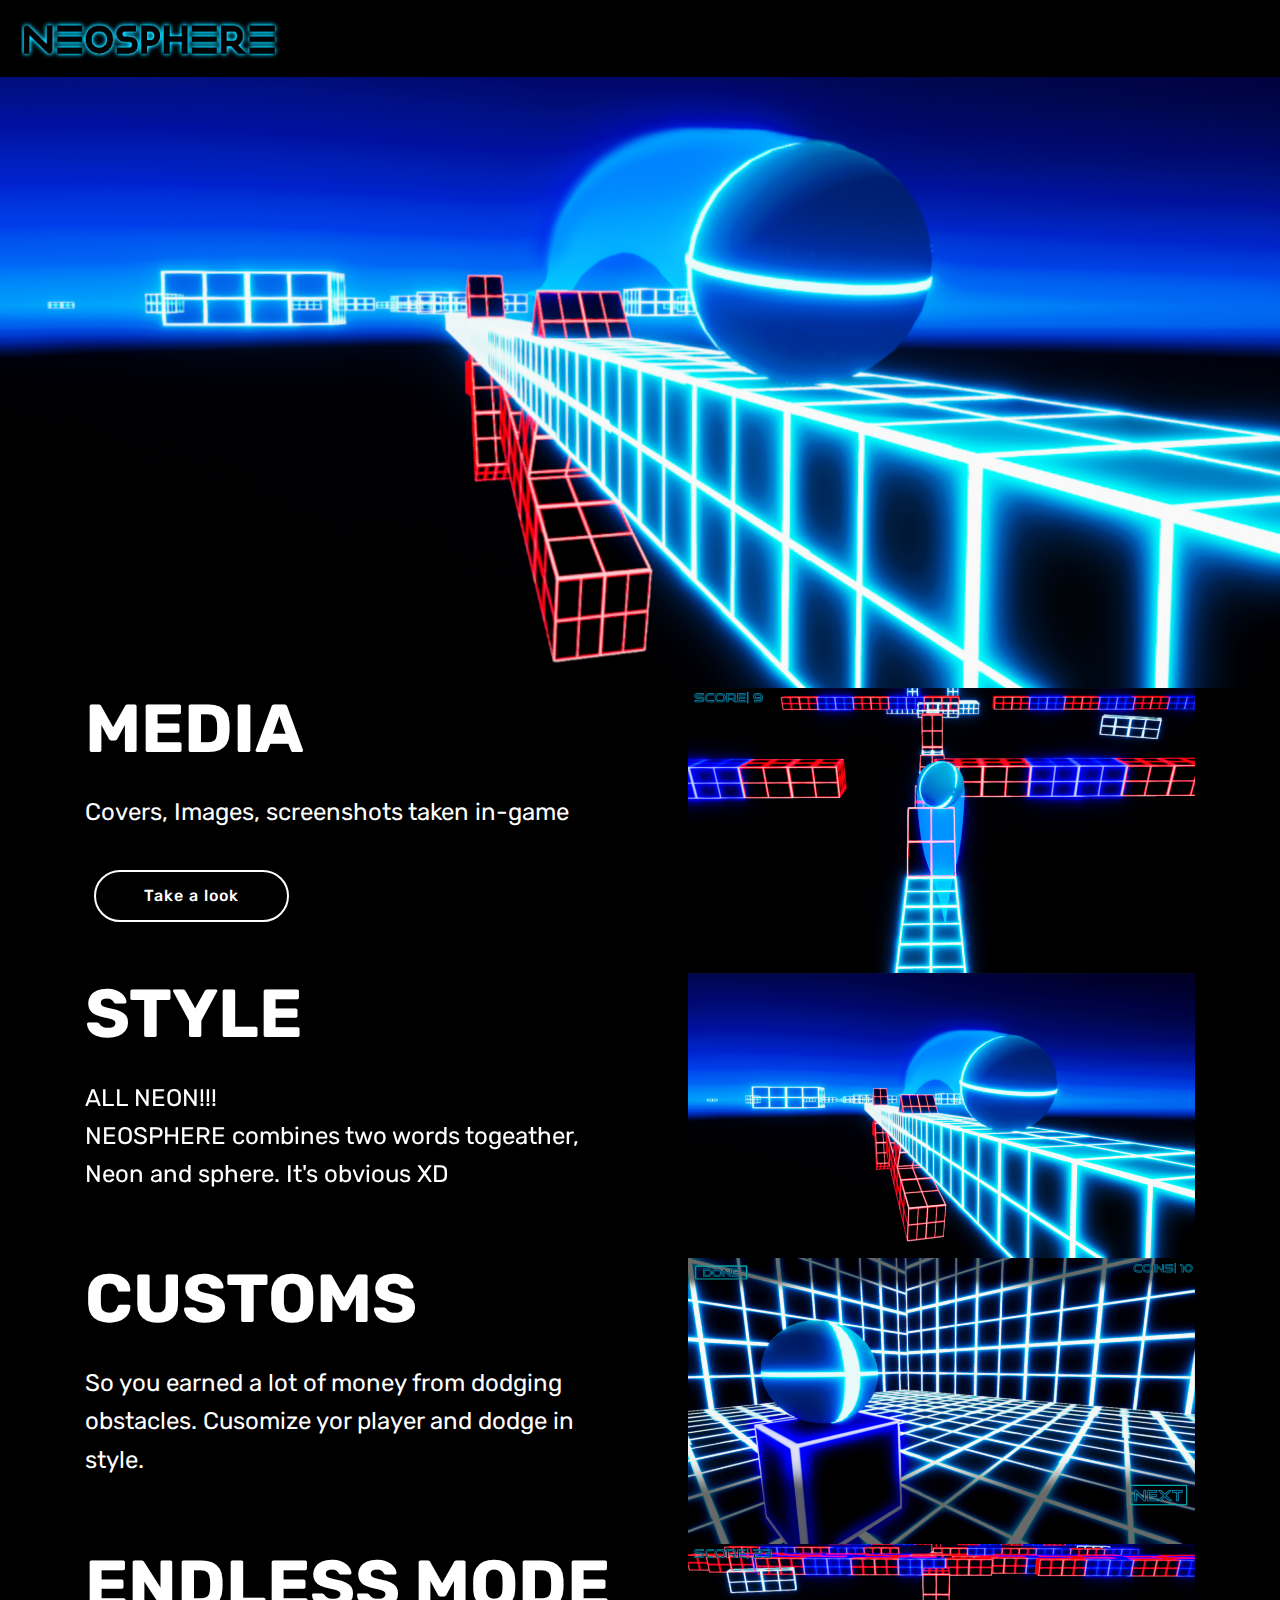
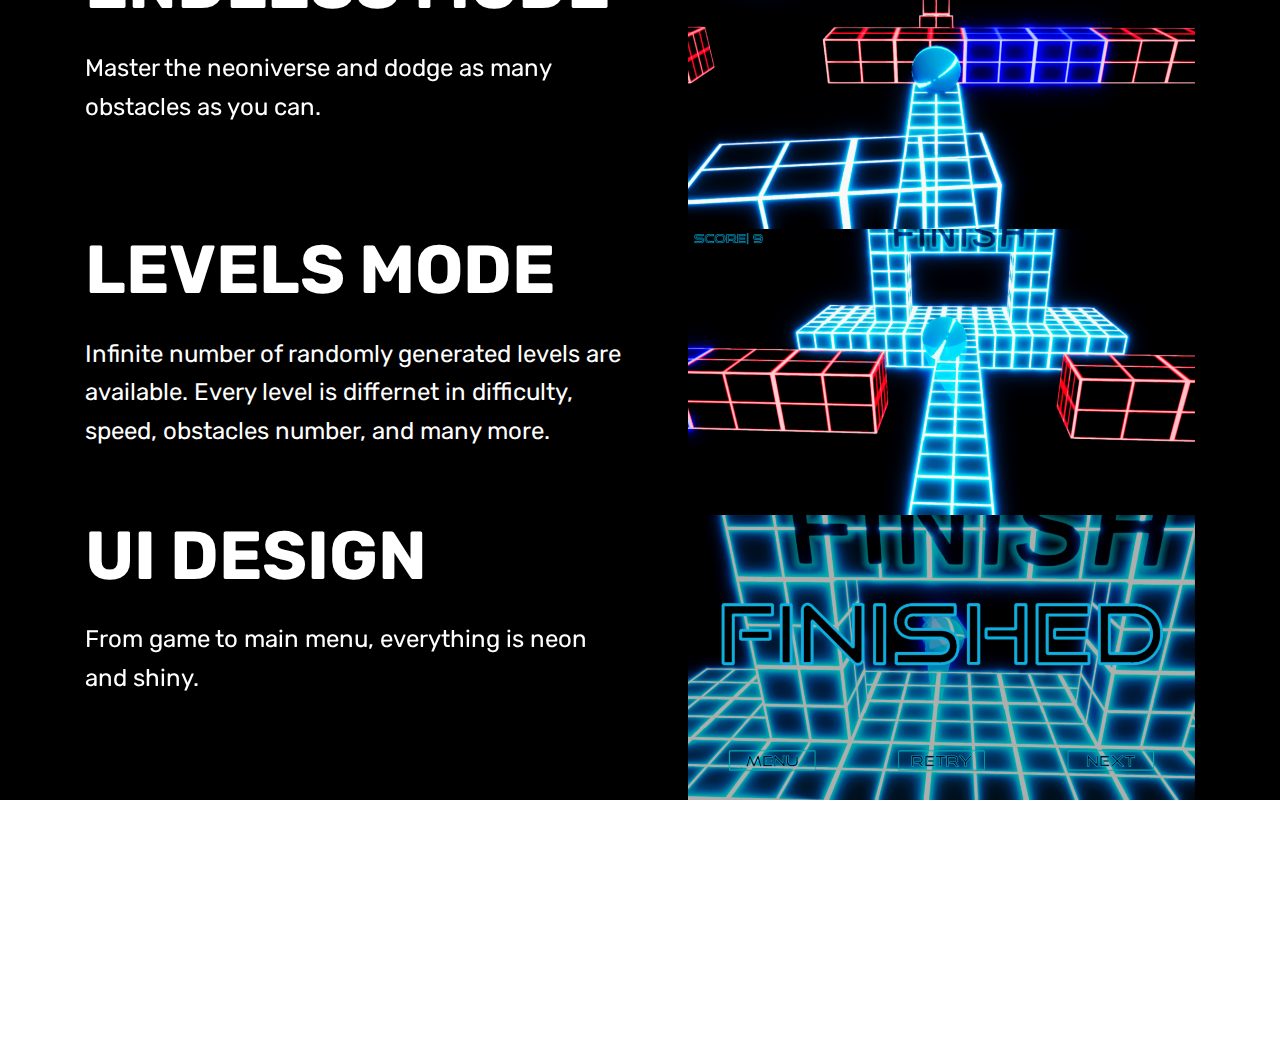
==== commit f1f365b8: "First Upload" ====
--- a/index.html
+++ b/index.html
@@ -55,7 +55,7 @@
     </nav>
 </section>
 
-<section class="engine"><a href="https://mobirise.info/q">free responsive site templates</a></section><section class="cid-rv4hCb0ZAj" id="header2-1">
+<section class="engine"><a href="https://mobirise.info/f">easy website creator</a></section><section class="cid-rv4hCb0ZAj" id="header2-1">
 
     
 
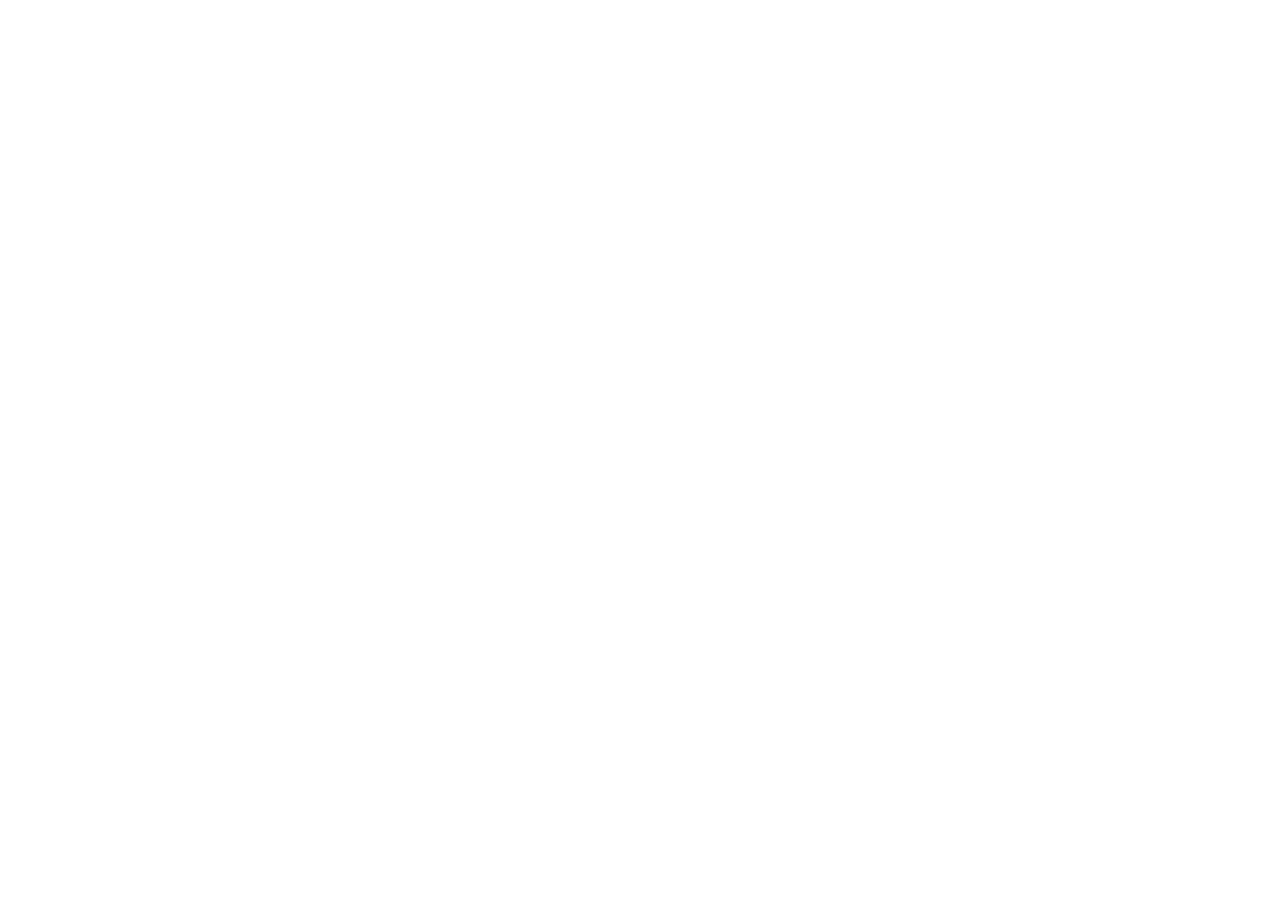
==== commit 1172827c: "Redirect" ====
--- a/index.html
+++ b/index.html
@@ -1,286 +1 @@
-<!DOCTYPE html>
-<html  >
-<head>
-  <!-- Site made with Mobirise Website Builder v4.12.3, https://mobirise.com -->
-  <meta charset="UTF-8">
-  <meta http-equiv="X-UA-Compatible" content="IE=edge">
-  <meta name="generator" content="Mobirise v4.12.3, mobirise.com">
-  <meta name="viewport" content="width=device-width, initial-scale=1, minimum-scale=1">
-  <link rel="shortcut icon" href="assets/images/icon.png" type="image/x-icon">
-  <meta name="description" content="">
-  
-  
-  <title>Home</title>
-  <link rel="stylesheet" href="assets/web/assets/mobirise-icons/mobirise-icons.css">
-  <link rel="stylesheet" href="assets/bootstrap/css/bootstrap.min.css">
-  <link rel="stylesheet" href="assets/bootstrap/css/bootstrap-grid.min.css">
-  <link rel="stylesheet" href="assets/bootstrap/css/bootstrap-reboot.min.css">
-  <link rel="stylesheet" href="assets/tether/tether.min.css">
-  <link rel="stylesheet" href="assets/dropdown/css/style.css">
-  <link rel="stylesheet" href="assets/socicon/css/styles.css">
-  <link rel="stylesheet" href="assets/theme/css/style.css">
-  <link rel="preload" as="style" href="assets/mobirise/css/mbr-additional.css"><link rel="stylesheet" href="assets/mobirise/css/mbr-additional.css" type="text/css">
-  
-  
-  
-</head>
-<body>
-  <section class="menu cid-rv4hzcJgWl" once="menu" id="menu1-0">
-
-    
-
-    <nav class="navbar navbar-expand beta-menu navbar-dropdown align-items-center navbar-fixed-top collapsed">
-        <button class="navbar-toggler navbar-toggler-right" type="button" data-toggle="collapse" data-target="#navbarSupportedContent" aria-controls="navbarSupportedContent" aria-expanded="false" aria-label="Toggle navigation">
-            <div class="hamburger">
-                <span></span>
-                <span></span>
-                <span></span>
-                <span></span>
-            </div>
-        </button>
-        <div class="menu-logo">
-            <div class="navbar-brand">
-                <span class="navbar-logo">
-                    
-                         <a href="index.html"><img src="assets/images/logo-black-2.png" alt="" title="" style="height: 3.8rem;"></a>
-                    
-                </span>
-                
-            </div>
-        </div>
-        <div class="collapse navbar-collapse" id="navbarSupportedContent">
-            
-            
-        </div>
-    </nav>
-</section>
-
-<section class="engine"><a href="https://mobirise.info/f">easy website creator</a></section><section class="cid-rv4hCb0ZAj" id="header2-1">
-
-    
-
-    
-
-    <div class="container align-center">
-        <div class="row justify-content-md-center">
-            <div class="mbr-white col-md-10">
-                <h1 class="mbr-section-title mbr-bold pb-3 mbr-fonts-style display-1"><br><br><br></h1>
-                <h3 class="mbr-section-subtitle align-center mbr-light pb-3 mbr-fonts-style display-2"><br><br></h3>
-                
-                
-            </div>
-        </div>
-    </div>
-    
-</section>
-
-<section class="header3 cid-rwAGPTjHZg" id="header3-w">
-
-    
-
-    
-
-    <div class="container">
-        <div class="media-container-row">
-            <div class="mbr-figure" style="width: 100%;">
-                <img src="assets/images/0.png" alt="" title="">
-            </div>
-
-            <div class="media-content">
-                <h1 class="mbr-section-title mbr-white pb-3 mbr-fonts-style display-1"><strong>
-                    MEDIA</strong></h1>
-                
-                <div class="mbr-section-text mbr-white pb-3 ">
-                    <p class="mbr-text mbr-fonts-style display-5">Covers, Images, screenshots taken in-game</p>
-                </div>
-                <div class="mbr-section-btn"><a class="btn btn-md btn-white-outline display-4" href="media.html">Take a look</a></div>
-            </div>
-        </div>
-    </div>
-
-</section>
-
-<section class="header3 cid-rwAHjD47vp" id="header3-x">
-
-    
-
-    
-
-    <div class="container">
-        <div class="media-container-row">
-            <div class="mbr-figure" style="width: 100%;">
-                <img src="assets/images/9.png" alt="" title="">
-            </div>
-
-            <div class="media-content">
-                <h1 class="mbr-section-title mbr-white pb-3 mbr-fonts-style display-1"><strong>
-                    STYLE</strong></h1>
-                
-                <div class="mbr-section-text mbr-white pb-3 ">
-                    <p class="mbr-text mbr-fonts-style display-5">ALL NEON!!!<br>NEOSPHERE combines two words togeather, Neon and sphere. It's obvious XD</p>
-                </div>
-                
-            </div>
-        </div>
-    </div>
-
-</section>
-
-<section class="header3 cid-rXhtzGMz0X" id="header3-13">
-
-    
-
-    
-
-    <div class="container">
-        <div class="media-container-row">
-            <div class="mbr-figure" style="width: 100%;">
-                <img src="assets/images/4.png" alt="" title="">
-            </div>
-
-            <div class="media-content">
-                <h1 class="mbr-section-title mbr-white pb-3 mbr-fonts-style display-1"><strong>
-                    CUSTOMS</strong></h1>
-                
-                <div class="mbr-section-text mbr-white pb-3 ">
-                    <p class="mbr-text mbr-fonts-style display-5">So you earned a lot of money from dodging obstacles. Cusomize yor player and dodge in style.</p>
-                </div>
-                
-            </div>
-        </div>
-    </div>
-
-</section>
-
-<section class="header3 cid-rwAIuv0WbH" id="header3-z">
-
-    
-
-    
-
-    <div class="container">
-        <div class="media-container-row">
-            <div class="mbr-figure" style="width: 100%;">
-                <img src="assets/images/3.png" alt="" title="">
-            </div>
-
-            <div class="media-content">
-                <h1 class="mbr-section-title mbr-white pb-3 mbr-fonts-style display-1"><strong>
-                    ENDLESS MODE</strong></h1>
-                
-                <div class="mbr-section-text mbr-white pb-3 ">
-                    <p class="mbr-text mbr-fonts-style display-5">
-                        Master the neoniverse and dodge as many obstacles as you can.</p>
-                </div>
-                
-            </div>
-        </div>
-    </div>
-
-</section>
-
-<section class="header3 cid-rwAKcYjCxi" id="header3-12">
-
-    
-
-    
-
-    <div class="container">
-        <div class="media-container-row">
-            <div class="mbr-figure" style="width: 100%;">
-                <img src="assets/images/2.png" alt="" title="">
-            </div>
-
-            <div class="media-content">
-                <h1 class="mbr-section-title mbr-white pb-3 mbr-fonts-style display-1"><strong>
-                    LEVELS MODE</strong></h1>
-                
-                <div class="mbr-section-text mbr-white pb-3 ">
-                    <p class="mbr-text mbr-fonts-style display-5">Infinite number of randomly generated levels are available. Every level is differnet in difficulty, speed, obstacles number, and many more.</p>
-                </div>
-                
-            </div>
-        </div>
-    </div>
-
-</section>
-
-<section class="header3 cid-rwAHXWSaeE" id="header3-y">
-
-    
-
-    
-
-    <div class="container">
-        <div class="media-container-row">
-            <div class="mbr-figure" style="width: 100%;">
-                <img src="assets/images/1.png" alt="" title="">
-            </div>
-
-            <div class="media-content">
-                <h1 class="mbr-section-title mbr-white pb-3 mbr-fonts-style display-1"><strong>
-                    UI DESIGN</strong></h1>
-                
-                <div class="mbr-section-text mbr-white pb-3 ">
-                    <p class="mbr-text mbr-fonts-style display-5">
-                        From game to main menu, everything is neon and shiny.</p>
-                </div>
-                
-            </div>
-        </div>
-    </div>
-
-</section>
-
-<section class="cid-rXhwix6qCW mbr-reveal" id="footer5-16">
-
-    
-
-    
-
-    <div class="container">
-        <div class="media-container-row">
-            <div class="col-md-3">
-                <div class="media-wrap">
-                    <a href="https://gamerpirate.github.io/" target="_blank">
-                       <img src="assets/images/gamer-pirate-jpg-white-192x192.png" alt="" title="">
-                    </a>
-                </div>
-            </div>
-            <div class="col-md-9">
-                <p class="mbr-text align-right links mbr-fonts-style display-7"><a href="index.html">Home</a>&nbsp; &nbsp;<a href="media.html">Media</a>&nbsp; &nbsp;<a href="privacypolicy.html">Privacy Policy</a> &nbsp;&nbsp;<br><br>NEOSPHERE is a trademark by Gamer Pirate Games</p>
-            </div>
-        </div>
-        <div class="footer-lower">
-            <div class="media-container-row">
-                <div class="col-md-12">
-                    <hr>
-                </div>
-            </div>
-            <div class="media-container-row mbr-white">
-                <div class="col-md-6 copyright">
-                    <p class="mbr-text mbr-fonts-style display-7">
-                        Gamer Pirate Games - 2020</p>
-                </div>
-                <div class="col-md-6">
-                    
-                </div>
-            </div>
-        </div>
-    </div>
-</section>
-
-
-  <script src="assets/web/assets/jquery/jquery.min.js"></script>
-  <script src="assets/popper/popper.min.js"></script>
-  <script src="assets/bootstrap/js/bootstrap.min.js"></script>
-  <script src="assets/tether/tether.min.js"></script>
-  <script src="assets/smoothscroll/smooth-scroll.js"></script>
-  <script src="assets/dropdown/js/nav-dropdown.js"></script>
-  <script src="assets/dropdown/js/navbar-dropdown.js"></script>
-  <script src="assets/touchswipe/jquery.touch-swipe.min.js"></script>
-  <script src="assets/theme/js/script.js"></script>
-  
-  
-</body>
-</html>+<!doctype html><html lang="en"><head><meta charset="utf-8"/><link rel="icon" href="/favicon.ico"/><meta name="viewport" content="width=device-width,initial-scale=1"/><meta name="theme-color" content="#000000"/><meta name="IntenseNation" content="Website it under construction"/><link rel="apple-touch-icon" href="/logo192.png"/><link rel="manifest" href="/manifest.json"/><title>IntenseNation</title><script defer="defer" src="/static/js/main.d800cc4f.js"></script><link href="/static/css/main.99546be3.css" rel="stylesheet"></head><body><div id="root"></div></body></html>--- a/static/css/main.99546be3.css
+++ b/static/css/main.99546be3.css
@@ -0,0 +1,2 @@
+body{-webkit-font-smoothing:antialiased;-moz-osx-font-smoothing:grayscale;font-family:-apple-system,BlinkMacSystemFont,Segoe UI,Roboto,Oxygen,Ubuntu,Cantarell,Fira Sans,Droid Sans,Helvetica Neue,sans-serif;margin:0}code{font-family:source-code-pro,Menlo,Monaco,Consolas,Courier New,monospace}.App{text-align:center}.App-logo{height:33vmin;pointer-events:none}@media (prefers-reduced-motion:no-preference){.App-logo{-webkit-animation:App-logo-spin 8s infinite alternate;animation:App-logo-spin 8s infinite alternate}}.App-header{align-items:center;background-color:#000;color:#fff;display:flex;flex-direction:column;font-size:calc(10px + 2vmin);justify-content:center;min-height:100vh}.App-link{color:#c00000}@-webkit-keyframes App-logo-spin{0%{-webkit-transform:translate(-20px);transform:translate(-20px)}to{-webkit-transform:translate(20px);transform:translate(20px)}}@keyframes App-logo-spin{0%{-webkit-transform:translate(-20px);transform:translate(-20px)}to{-webkit-transform:translate(20px);transform:translate(20px)}}
+/*# sourceMappingURL=main.99546be3.css.map*/